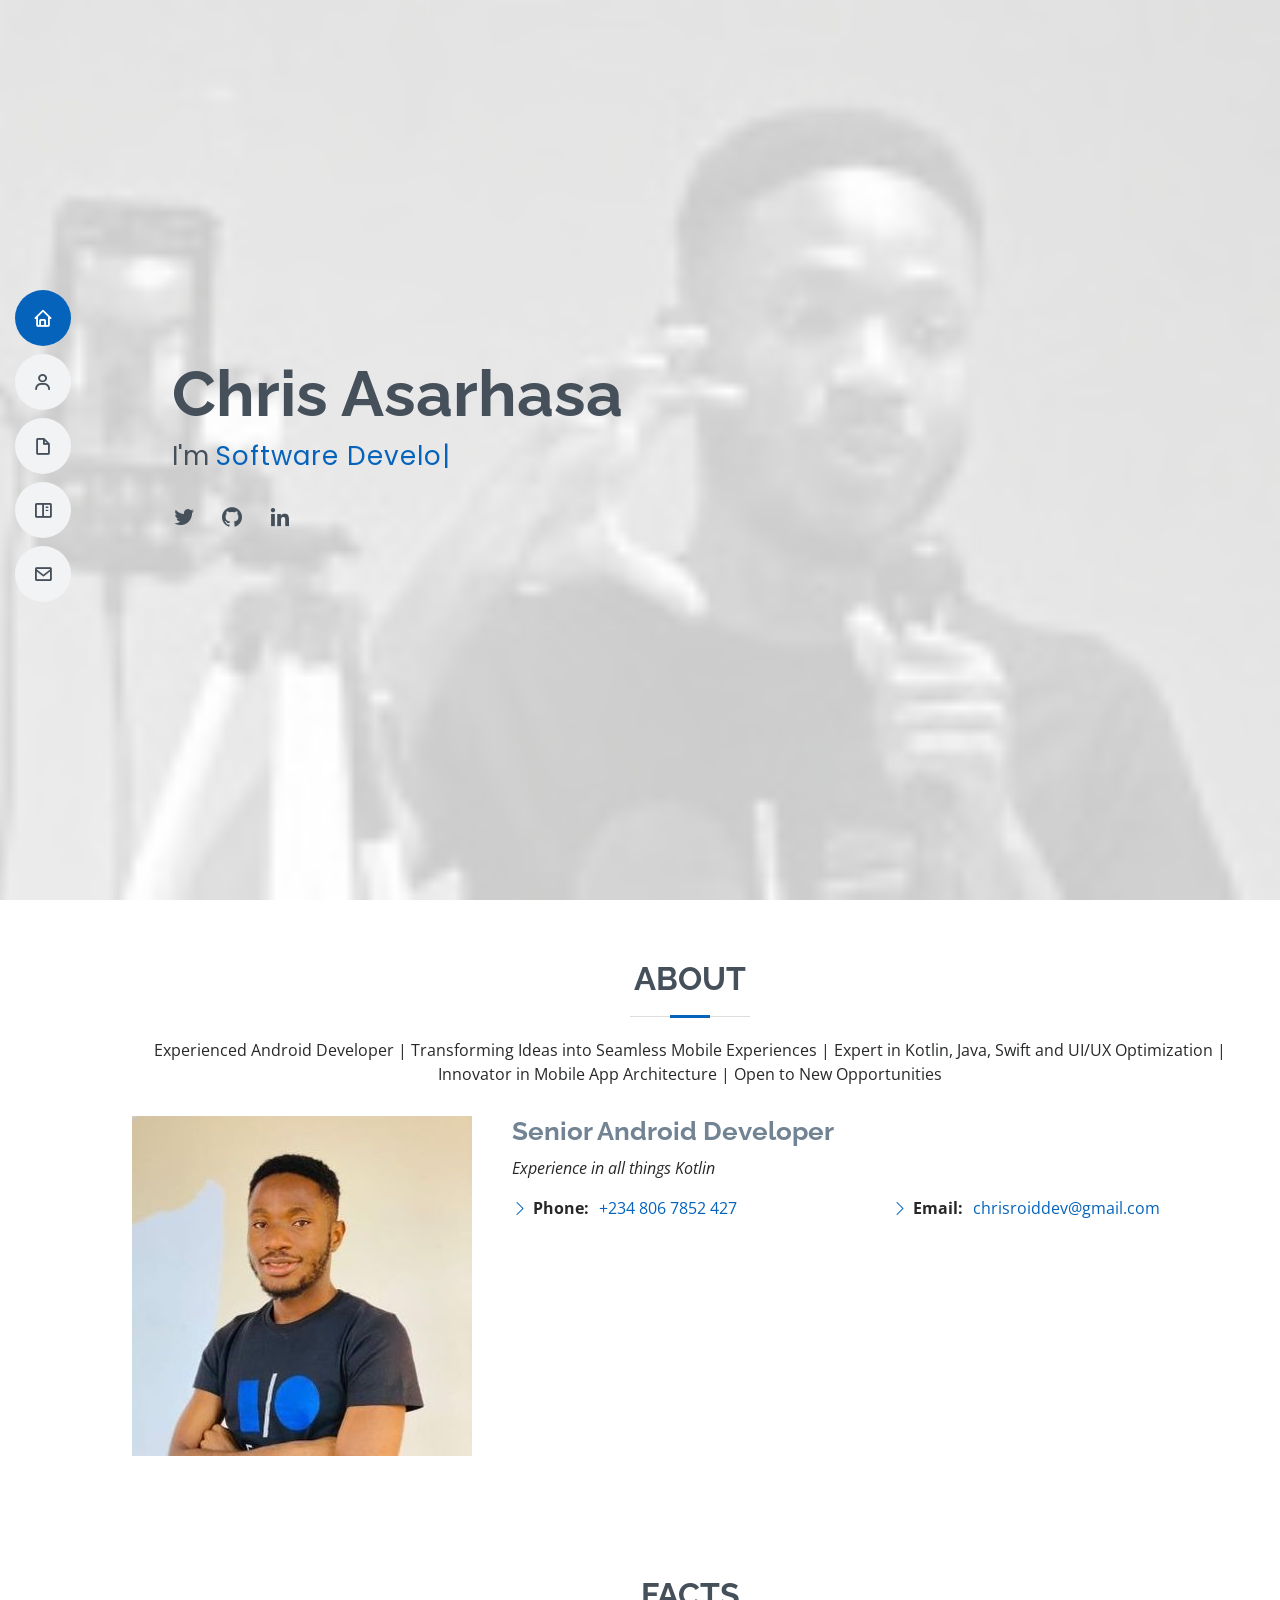
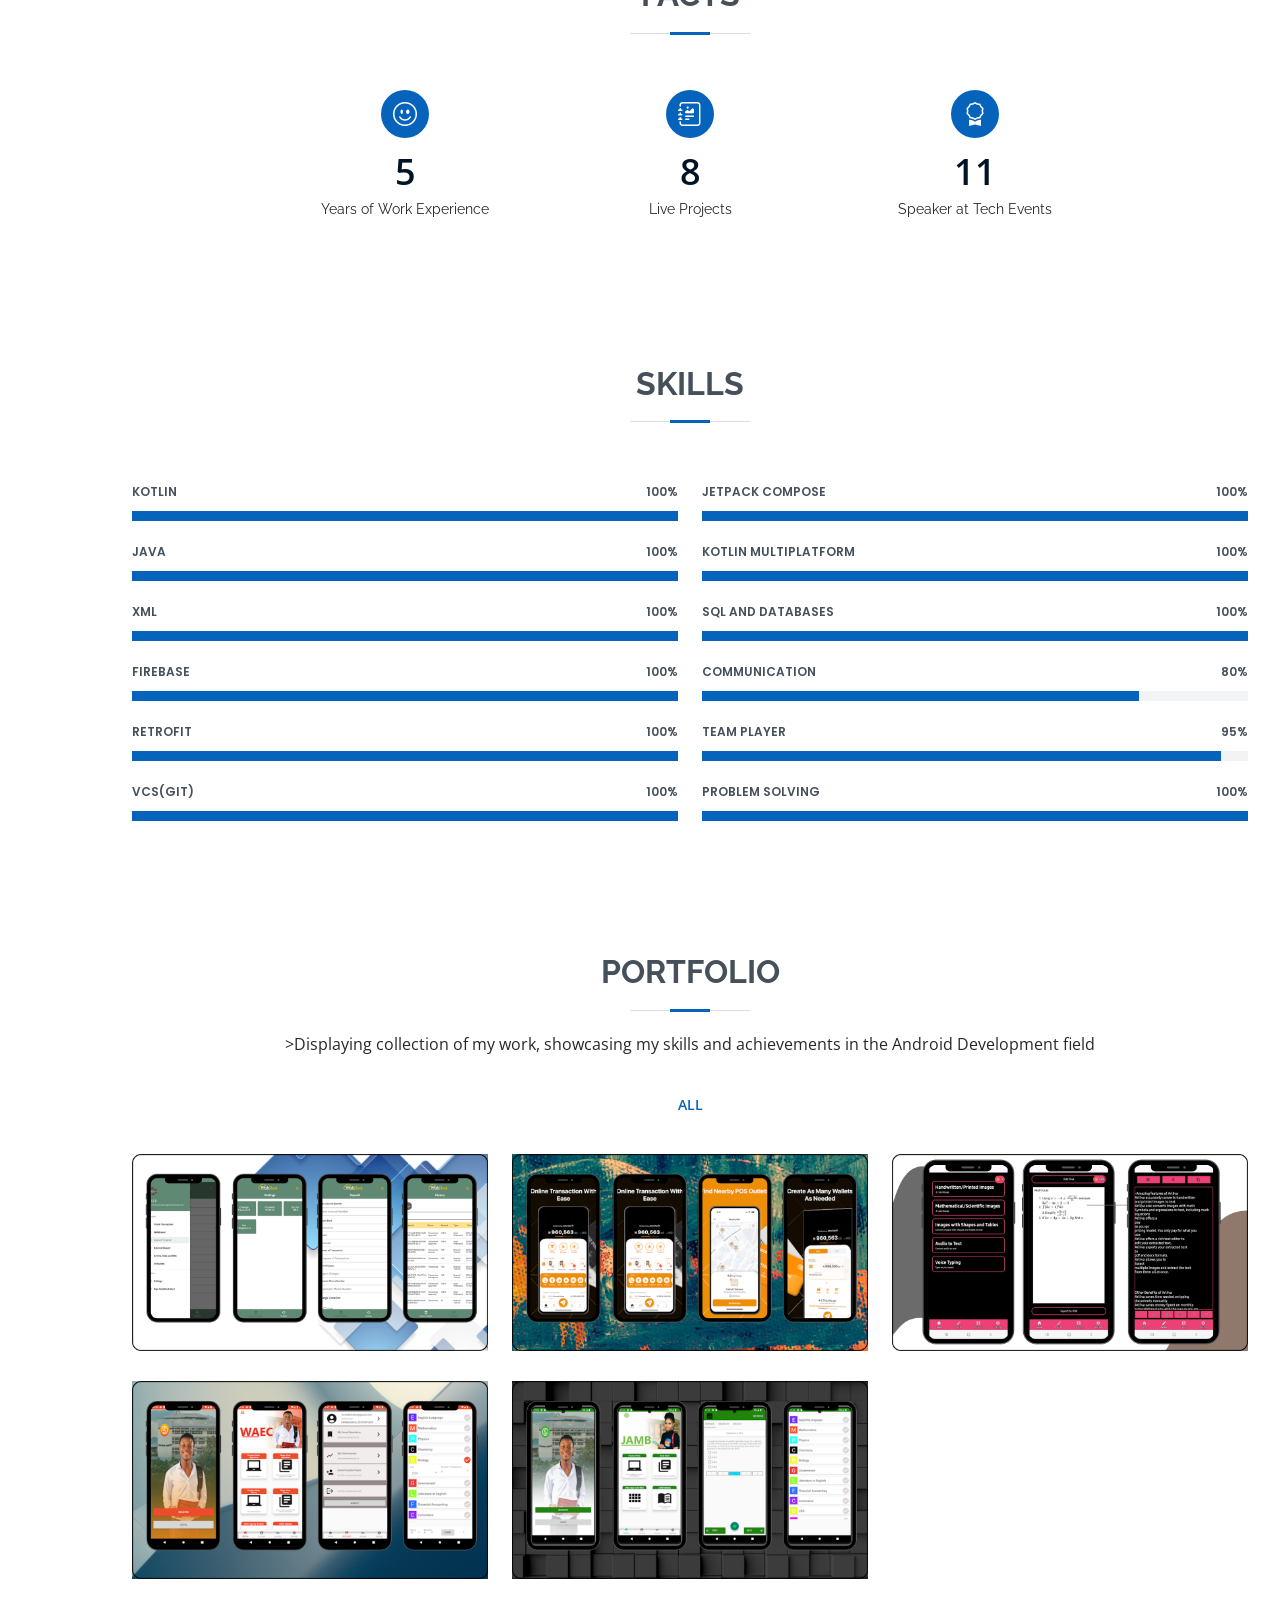
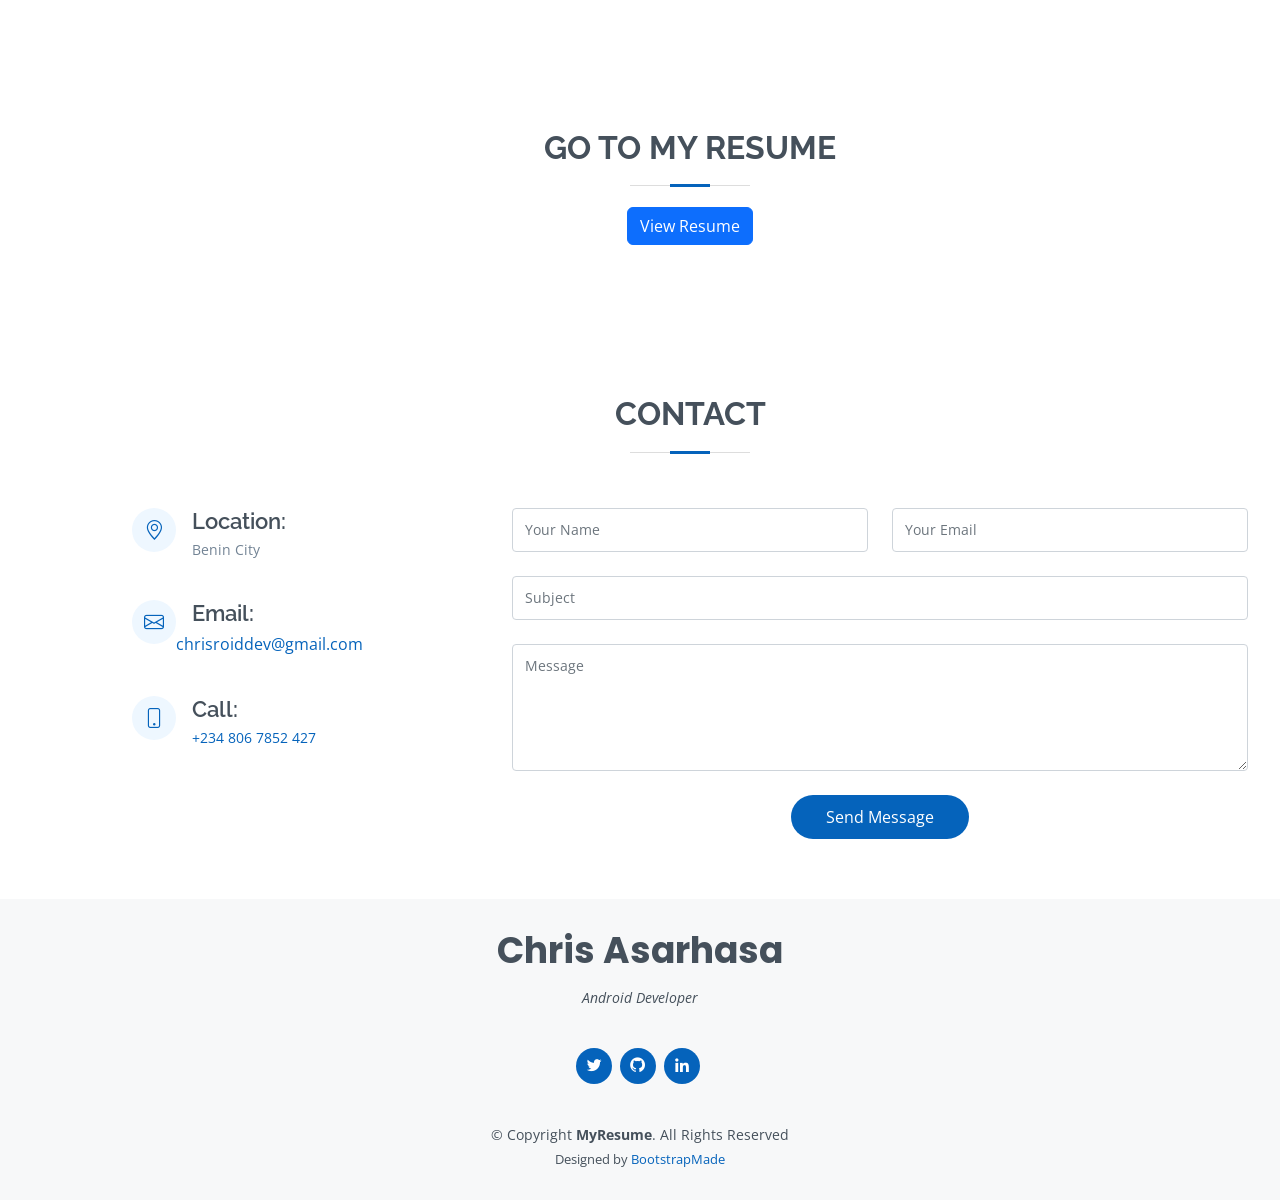
==== index.html @ 40c3d2c3 "more changes" ====
<!DOCTYPE html>
<html lang="en">

<head>
  <meta charset="utf-8">
  <meta content="width=device-width, initial-scale=1.0" name="viewport">

  <title>Chris Asarhasa Portfolio</title>
  <meta content="" name="description">
  <meta content="" name="keywords">

  <!-- Favicons -->
  <link href="assets/img/favicon-32x32.png" rel="icon">
  <link href="assets/img/apple-touch-icon.png" rel="apple-touch-icon">

  <!-- Google Fonts -->
  <link href="https://fonts.googleapis.com/css?family=Open+Sans:300,300i,400,400i,600,600i,700,700i|Raleway:300,300i,400,400i,500,500i,600,600i,700,700i|Poppins:300,300i,400,400i,500,500i,600,600i,700,700i" rel="stylesheet">

  <!-- Vendor CSS Files -->
  <link href="assets/vendor/aos/aos.css" rel="stylesheet">
  <link href="assets/vendor/bootstrap/css/bootstrap.min.css" rel="stylesheet">
  <link href="assets/vendor/bootstrap-icons/bootstrap-icons.css" rel="stylesheet">
  <link href="assets/vendor/boxicons/css/boxicons.min.css" rel="stylesheet">
  <link href="assets/vendor/glightbox/css/glightbox.min.css" rel="stylesheet">
  <link href="assets/vendor/swiper/swiper-bundle.min.css" rel="stylesheet">

  <!-- Template Main CSS File -->
  <link href="assets/css/style.css" rel="stylesheet">

  <!-- =======================================================
  * Template Name: MyResume - v4.10.0
  * Template URL: https://bootstrapmade.com/free-html-bootstrap-template-my-resume/
  * Author: BootstrapMade.com
  * License: https://bootstrapmade.com/license/
  ======================================================== -->
</head>

<body>

  <!-- ======= Mobile nav toggle button ======= -->
  <!-- <button type="button" class="mobile-nav-toggle d-xl-none"><i class="bi bi-list mobile-nav-toggle"></i></button> -->
  <i class="bi bi-list mobile-nav-toggle d-lg-none"></i>
  <!-- ======= Header ======= -->
  <header id="header" class="d-flex flex-column justify-content-center">

    <nav id="navbar" class="navbar nav-menu">
      <ul>
        <li><a href="#hero" class="nav-link scrollto active"><i class="bx bx-home"></i> <span>Home</span></a></li>
        <li><a href="#about" class="nav-link scrollto"><i class="bx bx-user"></i> <span>About</span></a></li>
        <li><a href="#resume" class="nav-link scrollto"><i class="bx bx-file-blank"></i> <span>Resume</span></a></li>
        <li><a href="#portfolio" class="nav-link scrollto"><i class="bx bx-book-content"></i> <span>Portfolio</span></a></li>
        <li><a href="#contact" class="nav-link scrollto"><i class="bx bx-envelope"></i> <span>Contact</span></a></li>
      </ul>
    </nav><!-- .nav-menu -->

  </header><!-- End Header -->

  <!-- ======= Hero Section ======= -->
  <section id="hero" class="d-flex flex-column justify-content-center">
    <div class="container" data-aos="zoom-in" data-aos-delay="100">
      <h1>Chris Asarhasa</h1>
      <p>I'm <span class="typed" data-typed-items="Software Developer, Android Engineer, Android Developer, Software Engineer, Mobile Developer, Mobile Engineer"></span></p>
      <div class="social-links">
        <a href="https://twitter.com/chrisroid" target="_blank" class="twitter"><i class="bx bxl-twitter"></i></a>
        <a href="https://github.com/chrisroid" target="_blank" class="github"><i class="bx bxl-github"></i></a>
        <a href="https://www.linkedin.com/in/christianasarhasa2019" target="_blank" class="linkedin"><i class="bx bxl-linkedin"></i></a>
      </div>
    </div>
  </section><!-- End Hero -->

  <main id="main">

    <!-- ======= About Section ======= -->
    <section id="about" class="about">
      <div class="container" data-aos="fade-up">

        <div class="section-title">
          <h2>About</h2>
          <p>Experienced Android Developer | Transforming Ideas into Seamless Mobile Experiences | Expert in Kotlin, Java, Swift and UI/UX Optimization | Innovator in Mobile App Architecture | Open to New Opportunities</p>
        </div>

        <div class="row">
          <div class="col-lg-4">
            <img src="assets/img/profile-img.jpg" class="img-fluid" alt="">
          </div>
          <div class="col-lg-8 pt-4 pt-lg-0 content">
            <h3>Senior Android Developer</h3>
            <p class="fst-italic">
              Experience in all things Kotlin
            </p>
            <div class="row">
              <div class="col-lg-6">
                <ul>
                  <li><i class="bi bi-chevron-right"></i> <strong>Phone:</strong> <span><a href="tel:+2348067852427">+234 806 7852 427</a></span></li>
                </ul>
              </div>
              <div class="col-lg-6">
                <ul>
                  <li><i class="bi bi-chevron-right"></i> <strong>Email:</strong> <span><a href="mailto:chrisroiddev@gmail.com">chrisroiddev@gmail.com</a></span></li>
                </ul>
              </div>
            </div>
          </div>
        </div>

      </div>
    </section><!-- End About Section -->

    <!-- ======= Facts Section ======= -->
    <section id="facts" class="facts">
      <div class="container" data-aos="fade-up">
        <div class="section-title">
          <h2>Facts</h2>
        </div>
    
        <div class="row justify-content-center">
          <div class="col-lg-3 col-md-6">
            <div class="count-box">
              <i class="bi bi-emoji-smile"></i>
              <span data-purecounter-start="0" data-purecounter-end="5" data-purecounter-duration="1" class="purecounter"></span>
              <p>Years of Work Experience</p>
            </div>
          </div>
    
          <div class="col-lg-3 col-md-6 mt-5 mt-md-0">
            <div class="count-box">
              <i class="bi bi-journal-richtext"></i>
              <span data-purecounter-start="0" data-purecounter-end="9" data-purecounter-duration="1" class="purecounter"></span>
              <p>Live Projects</p>
            </div>
          </div>
    
          <div class="col-lg-3 col-md-6 mt-5 mt-lg-0">
            <div class="count-box">
              <i class="bi bi-award"></i>
              <span data-purecounter-start="0" data-purecounter-end="12" data-purecounter-duration="1" class="purecounter"></span>
              <p>Speaker at Tech Events</p>
            </div>
          </div>
        </div>
      </div>
    </section>
    

    <!-- ======= Skills Section ======= -->
    <section id="skills" class="skills section-bg">
      <div class="container" data-aos="fade-up">

        <div class="section-title">
          <h2>Skills</h2>
        </div>

        <div class="row skills-content">

          <div class="col-lg-6">

            <div class="progress">
              <span class="skill">Kotlin <i class="val">100%</i></span>
              <div class="progress-bar-wrap">
                <div class="progress-bar" role="progressbar" aria-valuenow="100" aria-valuemin="0" aria-valuemax="100"></div>
              </div>
            </div>

            <div class="progress">
              <span class="skill">Java <i class="val">100%</i></span>
              <div class="progress-bar-wrap">
                <div class="progress-bar" role="progressbar" aria-valuenow="100" aria-valuemin="0" aria-valuemax="100"></div>
              </div>
            </div>

            <div class="progress">
              <span class="skill">XML <i class="val">100%</i></span>
              <div class="progress-bar-wrap">
                <div class="progress-bar" role="progressbar" aria-valuenow="100" aria-valuemin="0" aria-valuemax="100"></div>
              </div>
            </div>

          </div>

          <div class="col-lg-6">

            <div class="progress">
              <span class="skill">Jetpack Compose <i class="val">100%</i></span>
              <div class="progress-bar-wrap">
                <div class="progress-bar" role="progressbar" aria-valuenow="100" aria-valuemin="0" aria-valuemax="100"></div>
              </div>
            </div>

            <div class="progress">
              <span class="skill">Kotlin Multiplatform <i class="val">100%</i></span>
              <div class="progress-bar-wrap">
                <div class="progress-bar" role="progressbar" aria-valuenow="100" aria-valuemin="0" aria-valuemax="100"></div>
              </div>
            </div>

            <div class="progress">
              <span class="skill">SQL and Databases <i class="val">100%</i></span>
              <div class="progress-bar-wrap">
                <div class="progress-bar" role="progressbar" aria-valuenow="100" aria-valuemin="0" aria-valuemax="100"></div>
              </div>
            </div>

          </div>

          <div class="col-lg-6">

            <div class="progress">
              <span class="skill">Firebase <i class="val">100%</i></span>
              <div class="progress-bar-wrap">
                <div class="progress-bar" role="progressbar" aria-valuenow="100" aria-valuemin="0" aria-valuemax="100"></div>
              </div>
            </div>

            <div class="progress">
              <span class="skill">Retrofit <i class="val">100%</i></span>
              <div class="progress-bar-wrap">
                <div class="progress-bar" role="progressbar" aria-valuenow="100" aria-valuemin="0" aria-valuemax="100"></div>
              </div>
            </div>

            <div class="progress">
              <span class="skill">VCS(Git)<i class="val">100%</i></span>
              <div class="progress-bar-wrap">
                <div class="progress-bar" role="progressbar" aria-valuenow="100" aria-valuemin="0" aria-valuemax="100"></div>
              </div>
            </div>

          </div>

          <div class="col-lg-6">

            <div class="progress">
              <span class="skill">Communication <i class="val">80%</i></span>
              <div class="progress-bar-wrap">
                <div class="progress-bar" role="progressbar" aria-valuenow="80" aria-valuemin="0" aria-valuemax="100"></div>
              </div>
            </div>

            <div class="progress">
              <span class="skill">Team Player <i class="val">95%</i></span>
              <div class="progress-bar-wrap">
                <div class="progress-bar" role="progressbar" aria-valuenow="95" aria-valuemin="0" aria-valuemax="100"></div>
              </div>
            </div>

            <div class="progress">
              <span class="skill">Problem Solving<i class="val">100%</i></span>
              <div class="progress-bar-wrap">
                <div class="progress-bar" role="progressbar" aria-valuenow="100" aria-valuemin="0" aria-valuemax="100"></div>
              </div>
            </div>

          </div>

        </div>

      </div>
    </section><!-- End Skills Section -->

    <!-- ======= Portfolio Section ======= -->
    <section id="portfolio" class="portfolio section-bg">
      <div class="container" data-aos="fade-up">

        <div class="section-title">
          <h2>Portfolio</h2>
          <p>>Displaying collection of my work, showcasing my skills and achievements in the Android Development field</p>
        </div>

        <div class="row">
          <div class="col-lg-12 d-flex justify-content-center" data-aos="fade-up" data-aos-delay="100">
            <ul id="portfolio-flters">
              <li data-filter="*" class="filter-active">All</li>
          </div>
        </div>

        <div class="row portfolio-container" data-aos="fade-up" data-aos-delay="200">

          <div class="col-lg-4 col-md-6 portfolio-item filter-app">
            <div class="portfolio-wrap">
              <img src="assets/img/portfolio/niishpay.png" class="img-fluid" alt="">
              <div class="portfolio-info">
                <a href="niish-pay.html" class="portfolio-details-lightbox" data-glightbox="type: external" title="Portfolio Details">
                <h4>Niish Pay</h4>
                <div class="portfolio-links">
                  <i class="bx bx-link"></i>
                </div>
              </a>
              </div>
            </div>
          </div>
          
          <div class="col-lg-4 col-md-6 portfolio-item filter-app">
            <div class="portfolio-wrap">
              <img src="assets/img/portfolio/ascompay.png" class="img-fluid" alt="">
              <div class="portfolio-info">
                <h4>Ascom Pay</h4>
                <div class="portfolio-links">
                  <a href="ascom-pay.html" class="portfolio-details-lightbox" data-glightbox="type: external" title="Recipe Diary Details"><i class="bx bx-link"></i></a>
                </div>
              </div>
            </div>
          </div>

          <div class="col-lg-4 col-md-6 portfolio-item filter-app">
            <div class="portfolio-wrap">
              <img src="assets/img/portfolio/arliiva.png" class="img-fluid" alt="">
              <div class="portfolio-info">
                <h4>Arliiva</h4>
                <div class="portfolio-links">
                  <a href="arliiva.html" class="portfolio-details-lightbox" data-glightbox="type: external" title="Arliiva - Image to Text"><i class="bx bx-link"></i></a>
                </div>
              </div>
            </div>
          </div>

          <div class="col-lg-4 col-md-6 portfolio-item filter-app">
            <div class="portfolio-wrap">
              <img src="assets/img/portfolio/waec.png" class="img-fluid" alt="">
              <div class="portfolio-info">
                <h4>Waec Past Questions App</h4>
                <div class="portfolio-links">
                  <a href="waec.html" class="portfolio-details-lightbox" data-glightbox="type: external" title="Music Player Details"><i class="bx bx-link"></i></a>
                </div>
              </div>
            </div>
          </div>

          <div class="col-lg-4 col-md-6 portfolio-item filter-app">
            <div class="portfolio-wrap">
              <img src="assets/img/portfolio/jamb.png" class="img-fluid" alt="">
              <div class="portfolio-info">
                <h4>Jamb Past Questions App</h4>
                <div class="portfolio-links">
                  <a href="jamb.html" class="portfolio-details-lightbox" data-glightbox="type: external" title="Music Player Details"><i class="bx bx-link"></i></a>
                </div>
              </div>
            </div>
          </div>

        </div>

      </div>
    </section><!-- End Portfolio Section -->

        <!-- ======= Resume Section ======= -->
    <section id="resume" class="resume">
      <div class="container" data-aos="fade-up">

        <div class="section-title">
          <h2>GO To My Resume</h2>
          <a href="https://docs.google.com/document/d/1fJHStqVphMJLh0NL9ZAJEpFYcxeUUPPk/edit?usp=sharing&ouid=105181272458191234917&rtpof=true&sd=true" class="btn btn-primary" target="_blank">View Resume</a>
        </div>

      </div>
    </section><!-- End Resume Section -->



    <!-- ======= Contact Section ======= -->
    <section id="contact" class="contact">
      <div class="container" data-aos="fade-up">

        <div class="section-title">
          <h2>Contact</h2>
        </div>

        <div class="row mt-1">

          <div class="col-lg-4">
            <div class="info">
              <div class="address">
                <i class="bi bi-geo-alt"></i>
                <h4>Location:</h4>
                <p>Benin City</p>
              </div>

              <div class="email">
                <i class="bi bi-envelope"></i>
                <h4>Email:</h4>
                <a href="mailto:chrisroiddev@gmail.com">chrisroiddev@gmail.com</a>
              </div>

              <div class="phone">
                <i class="bi bi-phone"></i>
                <h4>Call:</h4>
                <p><a href="tel:+2348067852427">+234 806 7852 427</a></p>
              </div>

            </div>

          </div>

          <div class="col-lg-8 mt-5 mt-lg-0">

            <form action="forms/contact.php" method="post" role="form" class="php-email-form">
              <div class="row">
                <div class="col-md-6 form-group">
                  <input type="text" name="name" class="form-control" id="name" placeholder="Your Name" required>
                </div>
                <div class="col-md-6 form-group mt-3 mt-md-0">
                  <input type="email" class="form-control" name="email" id="email" placeholder="Your Email" required>
                </div>
              </div>
              <div class="form-group mt-3">
                <input type="text" class="form-control" name="subject" id="subject" placeholder="Subject" required>
              </div>
              <div class="form-group mt-3">
                <textarea class="form-control" name="message" rows="5" placeholder="Message" required></textarea>
              </div>
              <div class="my-3">
                <div class="loading">Loading</div>
                <div class="error-message"></div>
                <div class="sent-message">Your message has been sent. Thank you!</div>
              </div>
              <div class="text-center"><button type="submit">Send Message</button></div>
            </form>

          </div>

        </div>

      </div>
    </section><!-- End Contact Section -->

  </main><!-- End #main -->

  <!-- ======= Footer ======= -->
  <footer id="footer">
    <div class="container">
      <h3>Chris Asarhasa</h3>
      <p>Android Developer</p>
      <div class="social-links">
        <a href="https://twitter.com/chrisroid" target="_blank" class="twitter"><i class="bx bxl-twitter"></i></a>
        <a href="https://github.com/chrisroid" target="_blank" class="github"><i class="bx bxl-github"></i></a>
        <a href="https://www.linkedin.com/in/christianasarhasa2019" target="_blank" class="linkedin"><i class="bx bxl-linkedin"></i></a>
      </div>
      <div class="copyright">
        &copy; Copyright <strong><span>MyResume</span></strong>. All Rights Reserved
      </div>
      <div class="credits">
        <!-- All the links in the footer should remain intact. -->
        <!-- You can delete the links only if you purchased the pro version. -->
        <!-- Licensing information: [license-url] -->
        <!-- Purchase the pro version with working PHP/AJAX contact form: https://bootstrapmade.com/free-html-bootstrap-template-my-resume/ -->
        Designed by <a href="https://bootstrapmade.com/">BootstrapMade</a>
      </div>
    </div>
  </footer><!-- End Footer -->

  <div id="preloader"></div>
  <a href="#" class="back-to-top d-flex align-items-center justify-content-center"><i class="bi bi-arrow-up-short"></i></a>

  <!-- Vendor JS Files -->
  <script src="assets/vendor/purecounter/purecounter_vanilla.js"></script>
  <script src="assets/vendor/aos/aos.js"></script>
  <script src="assets/vendor/bootstrap/js/bootstrap.bundle.min.js"></script>
  <script src="assets/vendor/glightbox/js/glightbox.min.js"></script>
  <script src="assets/vendor/isotope-layout/isotope.pkgd.min.js"></script>
  <script src="assets/vendor/swiper/swiper-bundle.min.js"></script>
  <script src="assets/vendor/typed.js/typed.min.js"></script>
  <script src="assets/vendor/waypoints/noframework.waypoints.js"></script>
  <script src="assets/vendor/php-email-form/validate.js"></script>

  <!-- Template Main JS File -->
  <script src="assets/js/main.js"></script>

</body>

</html>
---- assets/css/style.css ----
/**
* Template Name: MyResume - v4.10.0
* Template URL: https://bootstrapmade.com/free-html-bootstrap-template-my-resume/
* Author: BootstrapMade.com
* License: https://bootstrapmade.com/license/
*/

/*--------------------------------------------------------------
# General
--------------------------------------------------------------*/
body {
  font-family: "Open Sans", sans-serif;
  color: #272829;
}

a {
  color: #0563bb;
  text-decoration: none;
}

a:hover {
  color: #067ded;
  text-decoration: none;
}

h1,
h2,
h3,
h4,
h5,
h6 {
  font-family: "Raleway", sans-serif;
}

/*--------------------------------------------------------------
# Back to top button
--------------------------------------------------------------*/
.back-to-top {
  position: fixed;
  visibility: hidden;
  opacity: 0;
  right: 15px;
  bottom: 15px;
  z-index: 996;
  background: #0563bb;
  width: 40px;
  height: 40px;
  border-radius: 50px;
  transition: all 0.4s;
}

.back-to-top i {
  font-size: 28px;
  color: #fff;
  line-height: 0;
}

.back-to-top:hover {
  background: #0678e3;
  color: #fff;
}

.back-to-top.active {
  visibility: visible;
  opacity: 1;
}

/*--------------------------------------------------------------
# Preloader
--------------------------------------------------------------*/
#preloader {
  position: fixed;
  top: 0;
  left: 0;
  right: 0;
  bottom: 0;
  z-index: 9999;
  overflow: hidden;
  background: #fff;
}

#preloader:before {
  content: "";
  position: fixed;
  top: calc(50% - 30px);
  left: calc(50% - 30px);
  border: 6px solid #0563bb;
  border-top-color: #fff;
  border-bottom-color: #fff;
  border-radius: 50%;
  width: 60px;
  height: 60px;
  -webkit-animation: animate-preloader 1s linear infinite;
  animation: animate-preloader 1s linear infinite;
}

@-webkit-keyframes animate-preloader {
  0% {
    transform: rotate(0deg);
  }

  100% {
    transform: rotate(360deg);
  }
}

@keyframes animate-preloader {
  0% {
    transform: rotate(0deg);
  }

  100% {
    transform: rotate(360deg);
  }
}

/*--------------------------------------------------------------
# Disable aos animation delay on mobile devices
--------------------------------------------------------------*/
@media screen and (max-width: 768px) {
  [data-aos-delay] {
    transition-delay: 0 !important;
  }
}

/*--------------------------------------------------------------
# Header
--------------------------------------------------------------*/
#header {
  position: fixed;
  top: 0;
  left: 0;
  bottom: 0;
  z-index: 9997;
  transition: all 0.5s;
  padding: 15px;
  overflow-y: auto;
}

@media (max-width: 991px) {
  #header {
    width: 300px;
    background: #fff;
    border-right: 1px solid #e6e9ec;
    left: -300px;
  }
}

@media (min-width: 991px) {
  #main {
    margin-left: 100px;
  }
}

/*--------------------------------------------------------------
# Navigation Menu
--------------------------------------------------------------*/
/**
* Desktop Navigation 
*/
.nav-menu {
  padding: 0;
  display: block;
}

.nav-menu * {
  margin: 0;
  padding: 0;
  list-style: none;
}

.nav-menu>ul>li {
  position: relative;
  white-space: nowrap;
}

.nav-menu a,
.nav-menu a:focus {
  display: flex;
  align-items: center;
  color: #45505b;
  padding: 10px 18px;
  margin-bottom: 8px;
  transition: 0.3s;
  font-size: 15px;
  border-radius: 50px;
  background: #f2f3f5;
  height: 56px;
  width: 100%;
  overflow: hidden;
  transition: 0.3s;
}

.nav-menu a i,
.nav-menu a:focus i {
  font-size: 20px;
}

.nav-menu a span,
.nav-menu a:focus span {
  padding: 0 5px 0 7px;
  color: #45505b;
}

@media (min-width: 992px) {

  .nav-menu a,
  .nav-menu a:focus {
    width: 56px;
  }

  .nav-menu a span,
  .nav-menu a:focus span {
    display: none;
    color: #fff;
  }
}

.nav-menu a:hover,
.nav-menu .active,
.nav-menu .active:focus,
.nav-menu li:hover>a {
  color: #fff;
  background: #0563bb;
}

.nav-menu a:hover span,
.nav-menu .active span,
.nav-menu .active:focus span,
.nav-menu li:hover>a span {
  color: #fff;
}

.nav-menu a:hover,
.nav-menu li:hover>a {
  width: 100%;
  color: #fff;
}

.nav-menu a:hover span,
.nav-menu li:hover>a span {
  display: block;
}

/**
* Mobile Navigation 
*/
.mobile-nav-toggle {
  position: fixed;
  right: 10px;
  top: 10px;
  z-index: 9998;
  border: 0;
  background: none;
  font-size: 28px;
  transition: all 0.4s;
  outline: none !important;
  line-height: 0;
  cursor: pointer;
  border-radius: 50px;
  padding: 5px;
}

.mobile-nav-toggle i {
  color: #45505b;
}

.mobile-nav-active {
  overflow: hidden;
}

.mobile-nav-active #header {
  left: 0;
}

.mobile-nav-active .mobile-nav-toggle {
  color: #fff;
  background-color: #0563bb;
}

/*--------------------------------------------------------------
# Hero Section
--------------------------------------------------------------*/
#hero {
  width: 100%;
  height: 100vh;
  background: url("../img/hero-bg.jpg") top right no-repeat;
  background-size: cover;
  position: relative;
}

@media (min-width: 992px) {
  #hero {
    padding-left: 160px;
  }
}

#hero:before {
  content: "";
  background: rgba(255, 255, 255, 0.8);
  position: absolute;
  bottom: 0;
  top: 0;
  left: 0;
  right: 0;
}

#hero h1 {
  margin: 0;
  font-size: 64px;
  font-weight: 700;
  line-height: 56px;
  color: #45505b;
}

#hero p {
  color: #45505b;
  margin: 15px 0 0 0;
  font-size: 26px;
  font-family: "Poppins", sans-serif;
}

#hero p span {
  color: #0563bb;
  letter-spacing: 1px;
}

#hero .social-links {
  margin-top: 30px;
}

#hero .social-links a {
  font-size: 24px;
  display: inline-block;
  color: #45505b;
  line-height: 1;
  margin-right: 20px;
  transition: 0.3s;
}

#hero .social-links a:hover {
  color: #0563bb;
}

@media (max-width: 992px) {
  #hero {
    text-align: center;
  }

  #hero h1 {
    font-size: 32px;
    line-height: 36px;
  }

  #hero p {
    margin-top: 10px;
    font-size: 20px;
    line-height: 24px;
  }
}

/*--------------------------------------------------------------
# Sections General
--------------------------------------------------------------*/
section {
  padding: 60px 0;
  overflow: hidden;
}

.section-title {
  text-align: center;
  padding-bottom: 30px;
}

.section-title h2 {
  font-size: 32px;
  font-weight: bold;
  text-transform: uppercase;
  margin-bottom: 20px;
  padding-bottom: 20px;
  position: relative;
  color: #45505b;
}

.section-title h2::before {
  content: "";
  position: absolute;
  display: block;
  width: 120px;
  height: 1px;
  background: #ddd;
  bottom: 1px;
  left: calc(50% - 60px);
}

.section-title h2::after {
  content: "";
  position: absolute;
  display: block;
  width: 40px;
  height: 3px;
  background: #0563bb;
  bottom: 0;
  left: calc(50% - 20px);
}

.section-title p {
  margin-bottom: 0;
}

/*--------------------------------------------------------------
# About
--------------------------------------------------------------*/
.about .content h3 {
  font-weight: 700;
  font-size: 26px;
  color: #728394;
}

.about .content ul {
  list-style: none;
  padding: 0;
}

.about .content ul li {
  margin-bottom: 20px;
  display: flex;
  align-items: center;
}

.about .content ul strong {
  margin-right: 10px;
}

.about .content ul i {
  font-size: 16px;
  margin-right: 5px;
  color: #0563bb;
  line-height: 0;
}

.about .content p:last-child {
  margin-bottom: 0;
}

/*--------------------------------------------------------------
# Facts
--------------------------------------------------------------*/
.facts .count-box {
  padding: 30px 30px 25px 30px;
  margin-top: 30px;
  width: 100%;
  position: relative;
  text-align: center;
  background: #fff;
}

.facts .count-box i {
  position: absolute;
  top: -25px;
  left: 50%;
  transform: translateX(-50%);
  font-size: 24px;
  background: #0563bb;
  color: #fff;
  border-radius: 50px;
  display: inline-flex;
  align-items: center;
  justify-content: center;
  width: 48px;
  height: 48px;
}

.facts .count-box span {
  font-size: 36px;
  display: block;
  font-weight: 600;
  color: #011426;
}

.facts .count-box p {
  padding: 0;
  margin: 0;
  font-family: "Raleway", sans-serif;
  font-size: 14px;
}

/*--------------------------------------------------------------
# Akills
--------------------------------------------------------------*/
.skills .progress {
  height: 60px;
  display: block;
  background: none;
  border-radius: 0;
}

.skills .progress .skill {
  padding: 10px 0;
  margin: 0;
  text-transform: uppercase;
  display: block;
  font-weight: 600;
  font-family: "Poppins", sans-serif;
  color: #45505b;
}

.skills .progress .skill .val {
  float: right;
  font-style: normal;
}

.skills .progress-bar-wrap {
  background: #f2f3f5;
}

.skills .progress-bar {
  width: 1px;
  height: 10px;
  transition: 0.9s;
  background-color: #0563bb;
}

/*--------------------------------------------------------------
# Resume
--------------------------------------------------------------*/
.resume .resume-title {
  font-size: 26px;
  font-weight: 700;
  margin-top: 20px;
  margin-bottom: 20px;
  color: #45505b;
}

.resume .resume-item {
  padding: 0 0 20px 20px;
  margin-top: -2px;
  border-left: 2px solid #0563bb;
  position: relative;
}

.resume .resume-item h4 {
  line-height: 18px;
  font-size: 18px;
  font-weight: 600;
  text-transform: uppercase;
  font-family: "Poppins", sans-serif;
  color: #0563bb;
  margin-bottom: 10px;
}

.resume .resume-item h5 {
  font-size: 16px;
  background: #f7f8f9;
  padding: 5px 15px;
  display: inline-block;
  font-weight: 600;
  margin-bottom: 10px;
}

.resume .resume-item ul {
  padding-left: 20px;
}

.resume .resume-item ul li {
  padding-bottom: 10px;
}

.resume .resume-item:last-child {
  padding-bottom: 0;
}

.resume .resume-item::before {
  content: "";
  position: absolute;
  width: 16px;
  height: 16px;
  border-radius: 50px;
  left: -9px;
  top: 0;
  background: #fff;
  border: 2px solid #0563bb;
}

/*--------------------------------------------------------------
# Portfolio
--------------------------------------------------------------*/
.portfolio .portfolio-item {
  margin-bottom: 30px;
}

.portfolio #portfolio-flters {
  padding: 0;
  margin: 0 auto 25px auto;
  list-style: none;
  text-align: center;
  background: #fff;
  border-radius: 50px;
  padding: 2px 15px;
}

.portfolio #portfolio-flters li {
  cursor: pointer;
  display: inline-block;
  padding: 10px 15px;
  font-size: 14px;
  font-weight: 600;
  line-height: 1;
  text-transform: uppercase;
  color: #272829;
  margin-bottom: 5px;
  transition: all 0.3s ease-in-out;
}

.portfolio #portfolio-flters li:hover,
.portfolio #portfolio-flters li.filter-active {
  color: #0563bb;
}

.portfolio #portfolio-flters li:last-child {
  margin-right: 0;
}

.portfolio .portfolio-wrap {
  transition: 0.3s;
  position: relative;
  overflow: hidden;
  z-index: 1;
  background: rgba(69, 80, 91, 0.8);
}

.portfolio .portfolio-wrap::before {
  content: "";
  background: rgba(255, 255, 255, 0.7);
  position: absolute;
  left: 30px;
  right: 30px;
  top: 30px;
  bottom: 30px;
  transition: all ease-in-out 0.3s;
  z-index: 2;
  opacity: 0;
}

.portfolio .portfolio-wrap .portfolio-info {
  opacity: 0;
  position: absolute;
  top: 0;
  left: 0;
  right: 0;
  bottom: 0;
  text-align: center;
  z-index: 3;
  transition: all ease-in-out 0.3s;
  display: flex;
  flex-direction: column;
  justify-content: center;
  align-items: center;
}

.portfolio .portfolio-wrap .portfolio-info::before {
  display: block;
  content: "";
  width: 48px;
  height: 48px;
  position: absolute;
  top: 35px;
  left: 35px;
  border-top: 3px solid #d7dce1;
  border-left: 3px solid #d7dce1;
  transition: all 0.5s ease 0s;
  z-index: 9994;
}

.portfolio .portfolio-wrap .portfolio-info::after {
  display: block;
  content: "";
  width: 48px;
  height: 48px;
  position: absolute;
  bottom: 35px;
  right: 35px;
  border-bottom: 3px solid #d7dce1;
  border-right: 3px solid #d7dce1;
  transition: all 0.5s ease 0s;
  z-index: 9994;
}

.portfolio .portfolio-wrap .portfolio-info h4 {
  font-size: 20px;
  color: #45505b;
  font-weight: 600;
}

.portfolio .portfolio-wrap .portfolio-info p {
  color: #45505b;
  font-size: 14px;
  text-transform: uppercase;
  padding: 0;
  margin: 0;
}

.portfolio .portfolio-wrap .portfolio-links {
  text-align: center;
  z-index: 4;
}

.portfolio .portfolio-wrap .portfolio-links a {
  color: #45505b;
  margin: 0 2px;
  font-size: 28px;
  display: inline-block;
  transition: 0.3s;
}

.portfolio .portfolio-wrap .portfolio-links a:hover {
  color: #148af9;
}

.portfolio .portfolio-wrap:hover::before {
  top: 0;
  left: 0;
  right: 0;
  bottom: 0;
  opacity: 1;
}

.portfolio .portfolio-wrap:hover .portfolio-info {
  opacity: 1;
}

.portfolio .portfolio-wrap:hover .portfolio-info::before {
  top: 15px;
  left: 15px;
}

.portfolio .portfolio-wrap:hover .portfolio-info::after {
  bottom: 15px;
  right: 15px;
}

/*--------------------------------------------------------------
# Portfolio Details
--------------------------------------------------------------*/
.portfolio-details {
  padding-top: 40px;
}

.portfolio-details .portfolio-details-slider img {
  width: 100%;
}

.portfolio-details .portfolio-details-slider .swiper-pagination {
  margin-top: 20px;
  position: relative;
}

.portfolio-details .portfolio-details-slider .swiper-pagination .swiper-pagination-bullet {
  width: 12px;
  height: 12px;
  background-color: #fff;
  opacity: 1;
  border: 1px solid #0563bb;
}

.portfolio-details .portfolio-details-slider .swiper-pagination .swiper-pagination-bullet-active {
  background-color: #0563bb;
}

.portfolio-details .portfolio-info {
  padding: 30px;
  box-shadow: 0px 0 30px rgba(69, 80, 91, 0.08);
}

.portfolio-details .portfolio-info h3 {
  font-size: 22px;
  font-weight: 700;
  margin-bottom: 20px;
  padding-bottom: 20px;
  border-bottom: 1px solid #eee;
}

.portfolio-details .portfolio-info ul {
  list-style: none;
  padding: 0;
  font-size: 15px;
}

.portfolio-details .portfolio-info ul li+li {
  margin-top: 10px;
}

.portfolio-details .portfolio-description {
  padding-top: 30px;
}

.portfolio-details .portfolio-description h2 {
  font-size: 26px;
  font-weight: 700;
  margin-bottom: 20px;
}

.portfolio-details .portfolio-description p {
  padding: 0;
}

/*--------------------------------------------------------------
# Services
--------------------------------------------------------------*/
.services .icon-box {
  text-align: center;
  padding: 70px 20px 80px 20px;
  transition: all ease-in-out 0.3s;
  background: #fff;
  box-shadow: 0px 5px 90px 0px rgba(110, 123, 131, 0.05);
}

.services .icon-box .icon {
  margin: 0 auto;
  width: 100px;
  height: 100px;
  display: flex;
  align-items: center;
  justify-content: center;
  transition: ease-in-out 0.3s;
  position: relative;
}

.services .icon-box .icon i {
  font-size: 36px;
  transition: 0.5s;
  position: relative;
}

.services .icon-box .icon svg {
  position: absolute;
  top: 0;
  left: 0;
}

.services .icon-box .icon svg path {
  transition: 0.5s;
  fill: #f5f5f5;
}

.services .icon-box h4 {
  font-weight: 600;
  margin: 10px 0 15px 0;
  font-size: 22px;
}

.services .icon-box h4 a {
  color: #45505b;
  transition: ease-in-out 0.3s;
}

.services .icon-box p {
  line-height: 24px;
  font-size: 14px;
  margin-bottom: 0;
}

.services .icon-box:hover {
  border-color: #fff;
  box-shadow: 0px 0 35px 0 rgba(0, 0, 0, 0.08);
}

.services .iconbox-blue i {
  color: #47aeff;
}

.services .iconbox-blue:hover .icon i {
  color: #fff;
}

.services .iconbox-blue:hover .icon path {
  fill: #47aeff;
}

.services .iconbox-orange i {
  color: #ffa76e;
}

.services .iconbox-orange:hover .icon i {
  color: #fff;
}

.services .iconbox-orange:hover .icon path {
  fill: #ffa76e;
}

.services .iconbox-pink i {
  color: #e80368;
}

.services .iconbox-pink:hover .icon i {
  color: #fff;
}

.services .iconbox-pink:hover .icon path {
  fill: #e80368;
}

.services .iconbox-yellow i {
  color: #ffbb2c;
}

.services .iconbox-yellow:hover .icon i {
  color: #fff;
}

.services .iconbox-yellow:hover .icon path {
  fill: #ffbb2c;
}

.services .iconbox-red i {
  color: #ff5828;
}

.services .iconbox-red:hover .icon i {
  color: #fff;
}

.services .iconbox-red:hover .icon path {
  fill: #ff5828;
}

.services .iconbox-teal i {
  color: #11dbcf;
}

.services .iconbox-teal:hover .icon i {
  color: #fff;
}

.services .iconbox-teal:hover .icon path {
  fill: #11dbcf;
}

/*--------------------------------------------------------------
# Testimonials
--------------------------------------------------------------*/
.testimonials .section-header {
  margin-bottom: 40px;
}

.testimonials .testimonials-carousel,
.testimonials .testimonials-slider {
  overflow: hidden;
}

.testimonials .testimonial-item {
  text-align: center;
}

.testimonials .testimonial-item .testimonial-img {
  width: 120px;
  border-radius: 50%;
  border: 4px solid #fff;
  margin: 0 auto;
}

.testimonials .testimonial-item h3 {
  font-size: 20px;
  font-weight: bold;
  margin: 10px 0 5px 0;
  color: #111;
}

.testimonials .testimonial-item h4 {
  font-size: 14px;
  color: #999;
  margin: 0 0 15px 0;
}

.testimonials .testimonial-item .quote-icon-left,
.testimonials .testimonial-item .quote-icon-right {
  color: #90c8fc;
  font-size: 26px;
}

.testimonials .testimonial-item .quote-icon-left {
  display: inline-block;
  left: -5px;
  position: relative;
}

.testimonials .testimonial-item .quote-icon-right {
  display: inline-block;
  right: -5px;
  position: relative;
  top: 10px;
}

.testimonials .testimonial-item p {
  font-style: italic;
  margin: 0 auto 15px auto;
}

.testimonials .swiper-pagination {
  margin-top: 20px;
  position: relative;
}

.testimonials .swiper-pagination .swiper-pagination-bullet {
  width: 12px;
  height: 12px;
  background-color: #fff;
  opacity: 1;
  border: 1px solid #0563bb;
}

.testimonials .swiper-pagination .swiper-pagination-bullet-active {
  background-color: #0563bb;
}

@media (min-width: 992px) {
  .testimonials .testimonial-item p {
    width: 80%;
  }
}

/*--------------------------------------------------------------
# Contact
--------------------------------------------------------------*/
.contact .info {
  width: 100%;
  background: #fff;
}

.contact .info i {
  font-size: 20px;
  color: #0563bb;
  float: left;
  width: 44px;
  height: 44px;
  background: #eef7ff;
  display: flex;
  justify-content: center;
  align-items: center;
  border-radius: 50px;
  transition: all 0.3s ease-in-out;
}

.contact .info h4 {
  padding: 0 0 0 60px;
  font-size: 22px;
  font-weight: 600;
  margin-bottom: 5px;
  color: #45505b;
}

.contact .info p {
  padding: 0 0 0 60px;
  margin-bottom: 0;
  font-size: 14px;
  color: #728394;
}

.contact .info .email,
.contact .info .phone {
  margin-top: 40px;
}

.contact .info .email:hover i,
.contact .info .address:hover i,
.contact .info .phone:hover i {
  background: #0563bb;
  color: #fff;
}

.contact .php-email-form {
  width: 100%;
  background: #fff;
}

.contact .php-email-form .form-group {
  padding-bottom: 8px;
}

.contact .php-email-form .error-message {
  display: none;
  color: #fff;
  background: #ed3c0d;
  text-align: left;
  padding: 15px;
  font-weight: 600;
}

.contact .php-email-form .error-message br+br {
  margin-top: 25px;
}

.contact .php-email-form .sent-message {
  display: none;
  color: #fff;
  background: #18d26e;
  text-align: center;
  padding: 15px;
  font-weight: 600;
}

.contact .php-email-form .loading {
  display: none;
  background: #fff;
  text-align: center;
  padding: 15px;
}

.contact .php-email-form .loading:before {
  content: "";
  display: inline-block;
  border-radius: 50%;
  width: 24px;
  height: 24px;
  margin: 0 10px -6px 0;
  border: 3px solid #18d26e;
  border-top-color: #eee;
  -webkit-animation: animate-loading 1s linear infinite;
  animation: animate-loading 1s linear infinite;
}

.contact .php-email-form input,
.contact .php-email-form textarea {
  border-radius: 4px;
  box-shadow: none;
  font-size: 14px;
}

.contact .php-email-form input {
  height: 44px;
}

.contact .php-email-form textarea {
  padding: 10px 12px;
}

.contact .php-email-form button[type=submit] {
  background: #0563bb;
  border: 0;
  padding: 10px 35px;
  color: #fff;
  transition: 0.4s;
  border-radius: 50px;
}

.contact .php-email-form button[type=submit]:hover {
  background: #0678e3;
}

@-webkit-keyframes animate-loading {
  0% {
    transform: rotate(0deg);
  }

  100% {
    transform: rotate(360deg);
  }
}

@keyframes animate-loading {
  0% {
    transform: rotate(0deg);
  }

  100% {
    transform: rotate(360deg);
  }
}

/*--------------------------------------------------------------
# Footer
--------------------------------------------------------------*/
#footer {
  background: #f7f8f9;
  color: #45505b;
  font-size: 14px;
  text-align: center;
  padding: 30px 0;
}

#footer h3 {
  font-size: 36px;
  font-weight: 700;
  position: relative;
  font-family: "Poppins", sans-serif;
  padding: 0;
  margin: 0 0 15px 0;
}

#footer p {
  font-size: 15;
  font-style: italic;
  padding: 0;
  margin: 0 0 40px 0;
}

#footer .social-links {
  margin: 0 0 40px 0;
}

#footer .social-links a {
  font-size: 18px;
  display: inline-block;
  background: #0563bb;
  color: #fff;
  line-height: 1;
  padding: 8px 0;
  margin-right: 4px;
  border-radius: 50%;
  text-align: center;
  width: 36px;
  height: 36px;
  transition: 0.3s;
}

#footer .social-links a:hover {
  background: #0678e3;
  color: #fff;
  text-decoration: none;
}

#footer .copyright {
  margin: 0 0 5px 0;
}

#footer .credits {
  font-size: 13px;
}
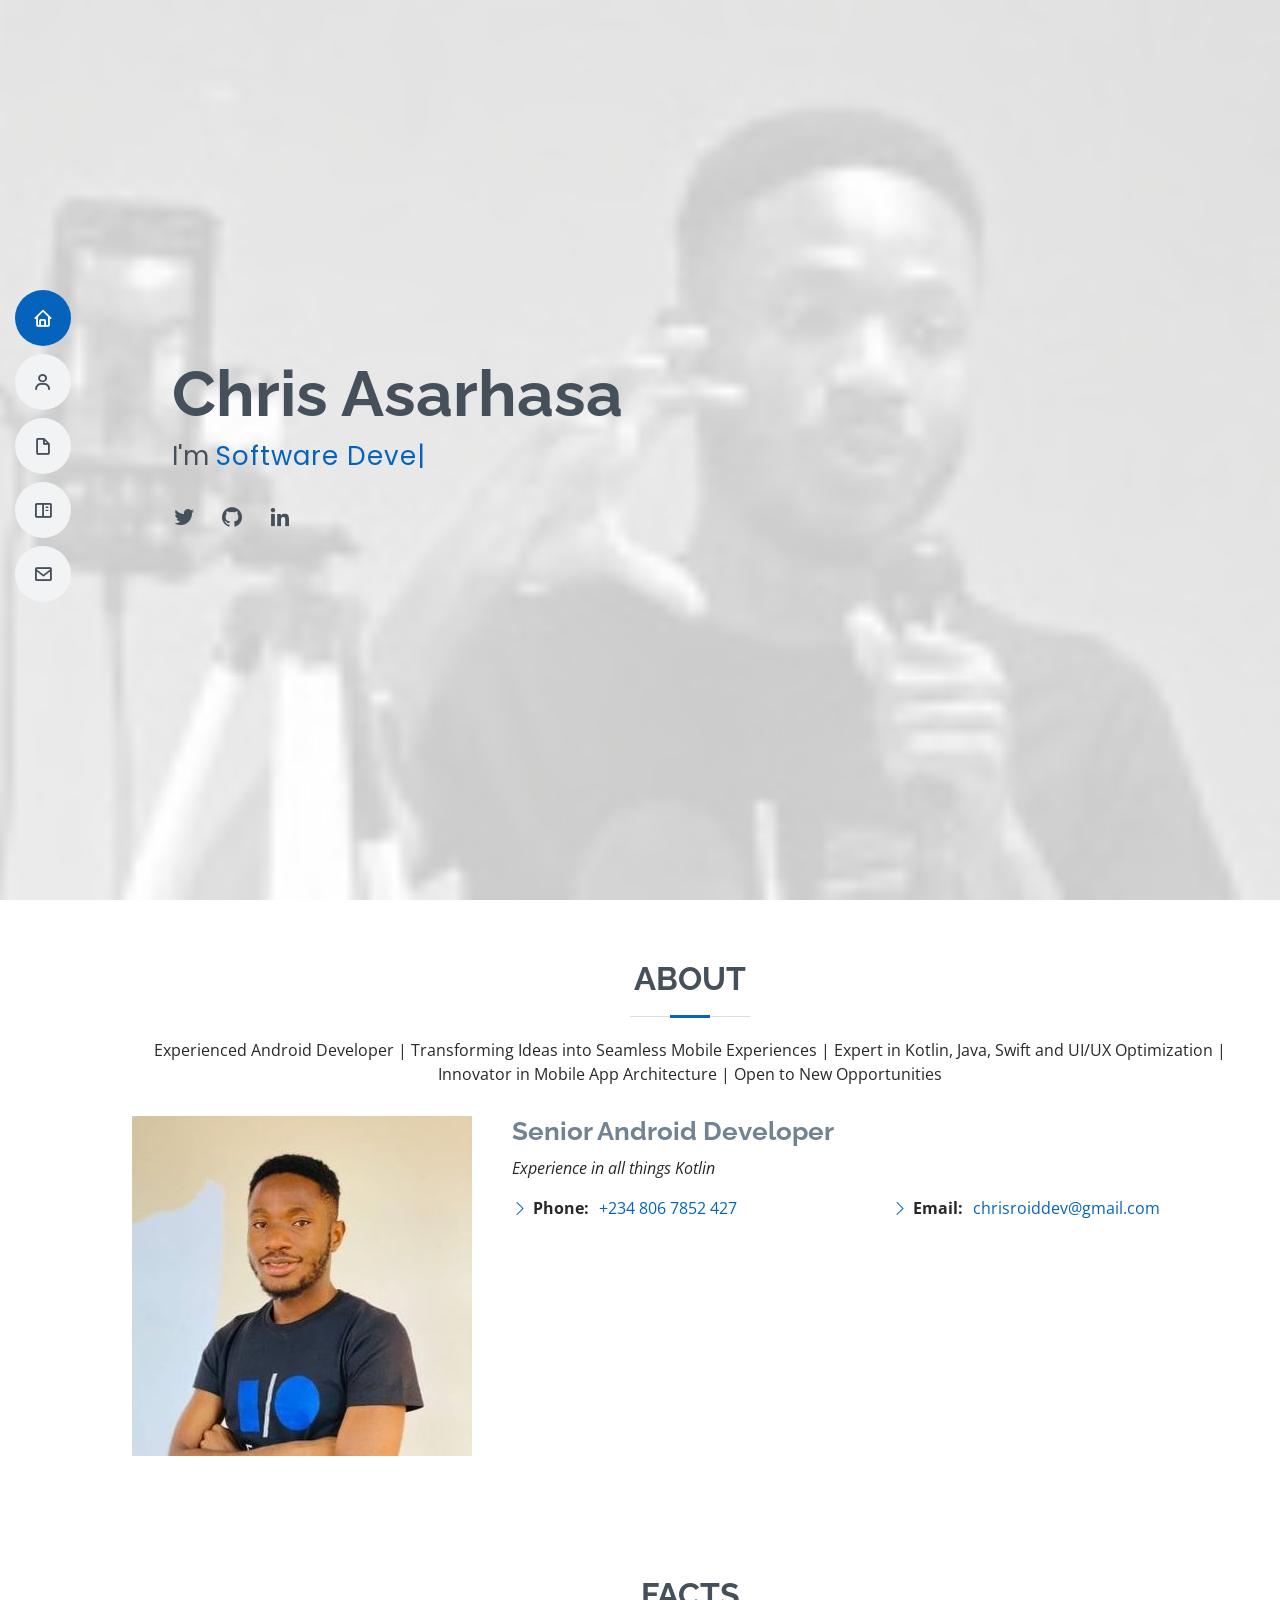
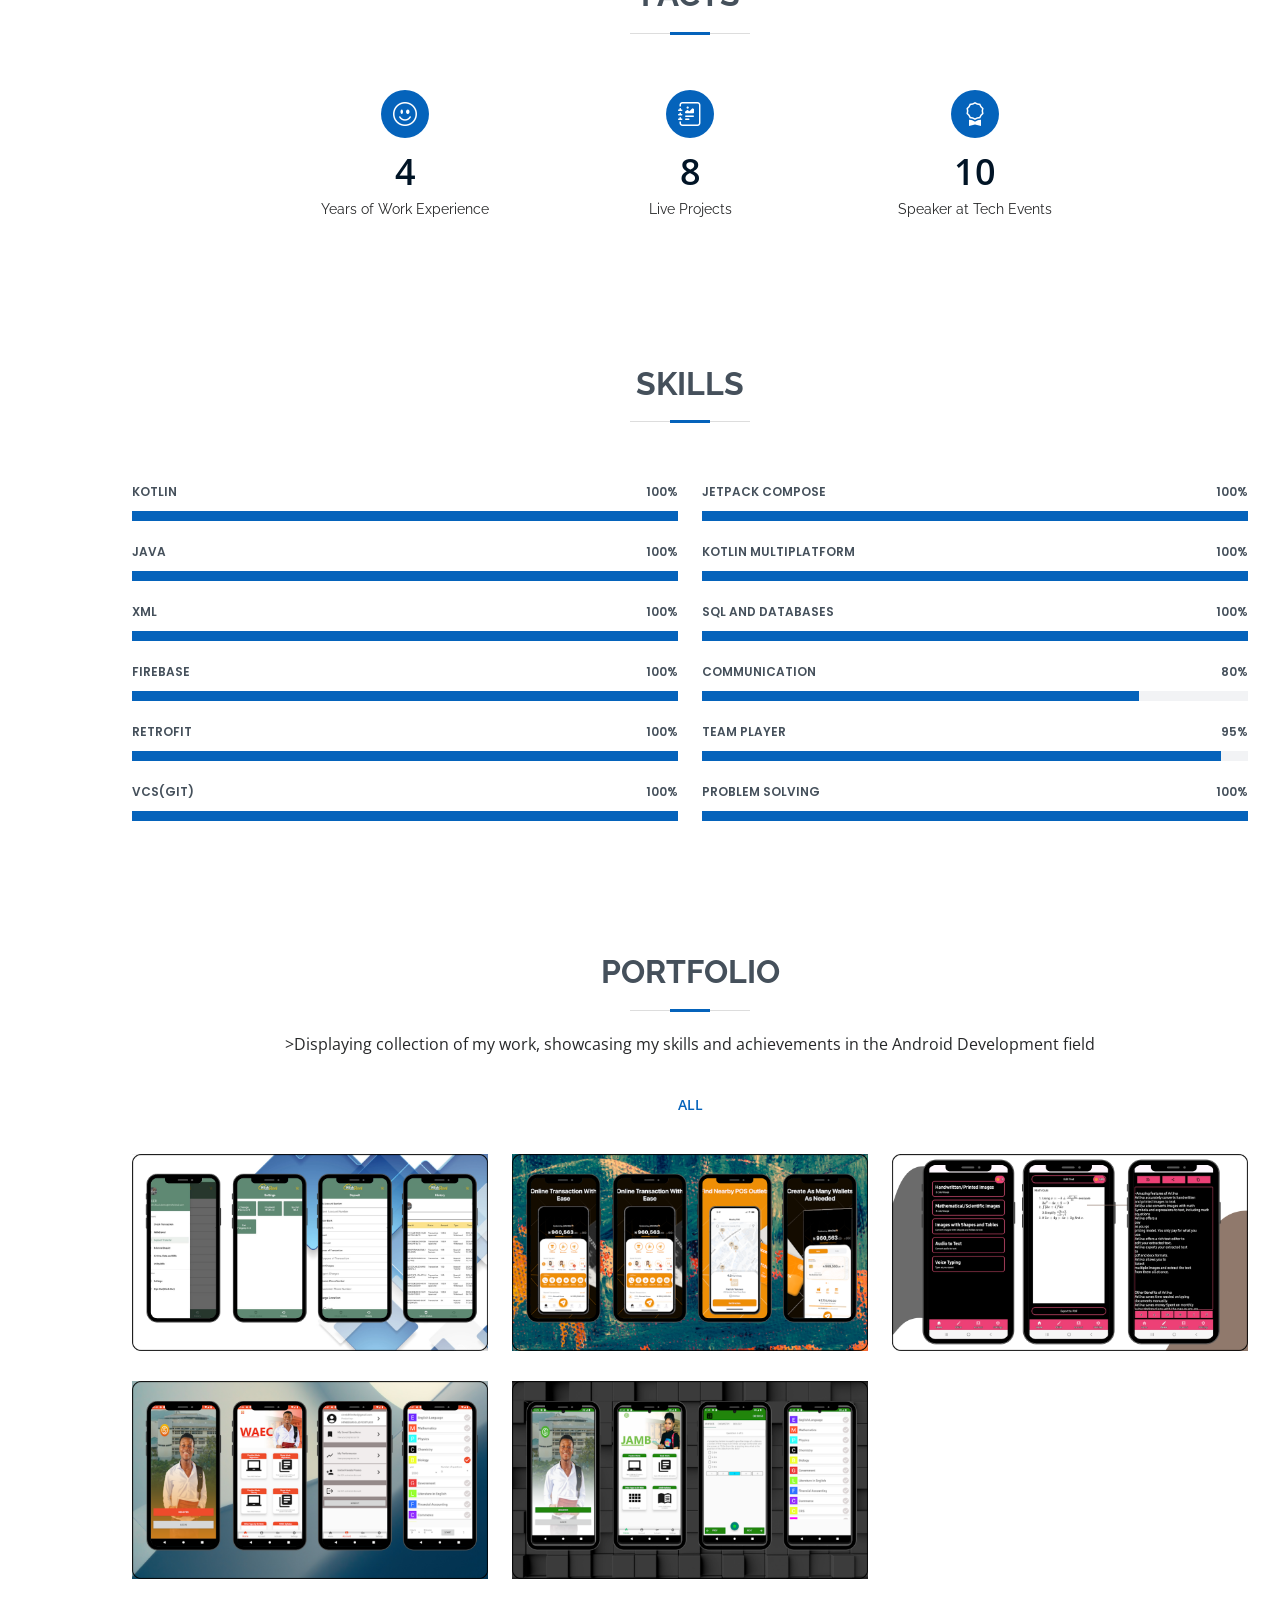
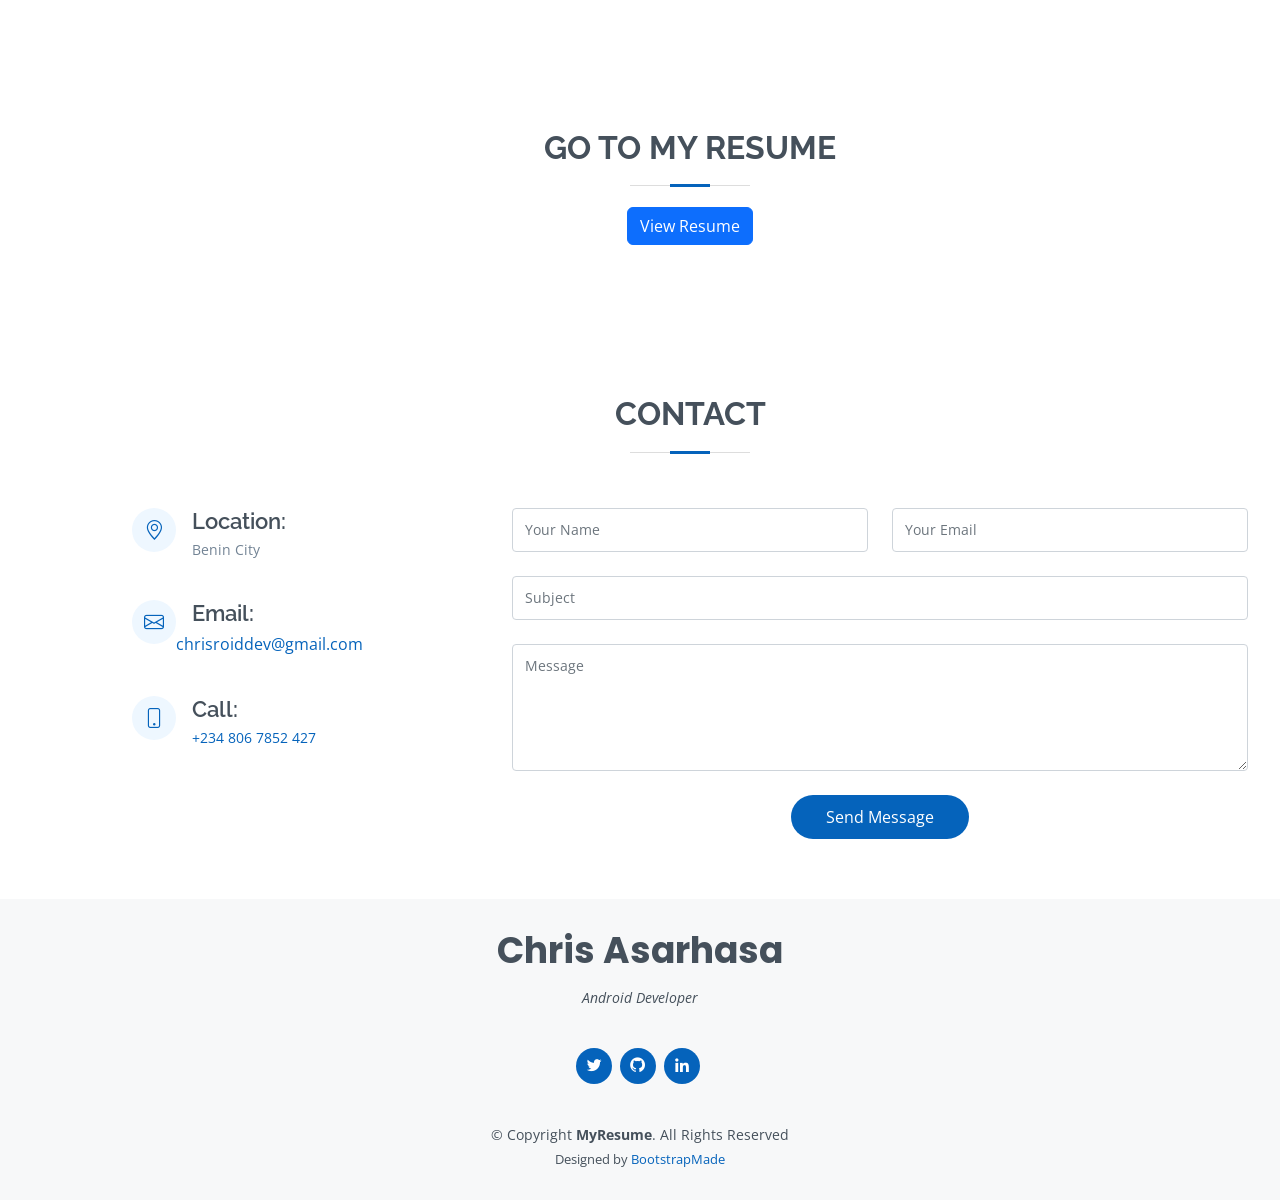
==== commit 286945e0: "more ch" ====
--- a/index.html
+++ b/index.html
@@ -293,10 +293,12 @@
             <div class="portfolio-wrap">
               <img src="assets/img/portfolio/ascompay.png" class="img-fluid" alt="">
               <div class="portfolio-info">
+                <a href="ascom-pay.html" class="portfolio-details-lightbox" data-glightbox="type: external" title="Recipe Diary Details">
                 <h4>Ascom Pay</h4>
                 <div class="portfolio-links">
-                  <a href="ascom-pay.html" class="portfolio-details-lightbox" data-glightbox="type: external" title="Recipe Diary Details"><i class="bx bx-link"></i></a>
-                </div>
+                  <i class="bx bx-link"></i>
+                </div>
+              </a>
               </div>
             </div>
           </div>
@@ -305,10 +307,12 @@
             <div class="portfolio-wrap">
               <img src="assets/img/portfolio/arliiva.png" class="img-fluid" alt="">
               <div class="portfolio-info">
+                <a href="arliiva.html" class="portfolio-details-lightbox" data-glightbox="type: external" title="Arliiva - Image to Text">
                 <h4>Arliiva</h4>
                 <div class="portfolio-links">
-                  <a href="arliiva.html" class="portfolio-details-lightbox" data-glightbox="type: external" title="Arliiva - Image to Text"><i class="bx bx-link"></i></a>
-                </div>
+                  <i class="bx bx-link"></i>
+                </div>
+                </a>
               </div>
             </div>
           </div>
@@ -317,10 +321,12 @@
             <div class="portfolio-wrap">
               <img src="assets/img/portfolio/waec.png" class="img-fluid" alt="">
               <div class="portfolio-info">
+                <a href="waec.html" class="portfolio-details-lightbox" data-glightbox="type: external" title="Music Player Details">
                 <h4>Waec Past Questions App</h4>
                 <div class="portfolio-links">
-                  <a href="waec.html" class="portfolio-details-lightbox" data-glightbox="type: external" title="Music Player Details"><i class="bx bx-link"></i></a>
-                </div>
+                  <i class="bx bx-link"></i>
+                </div>
+              </a>
               </div>
             </div>
           </div>
@@ -329,10 +335,12 @@
             <div class="portfolio-wrap">
               <img src="assets/img/portfolio/jamb.png" class="img-fluid" alt="">
               <div class="portfolio-info">
+                <a href="jamb.html" class="portfolio-details-lightbox" data-glightbox="type: external" title="Music Player Details"></a>
                 <h4>Jamb Past Questions App</h4>
                 <div class="portfolio-links">
-                  <a href="jamb.html" class="portfolio-details-lightbox" data-glightbox="type: external" title="Music Player Details"><i class="bx bx-link"></i></a>
-                </div>
+                  <i class="bx bx-link"></i>
+                </div>
+              </a>
               </div>
             </div>
           </div>
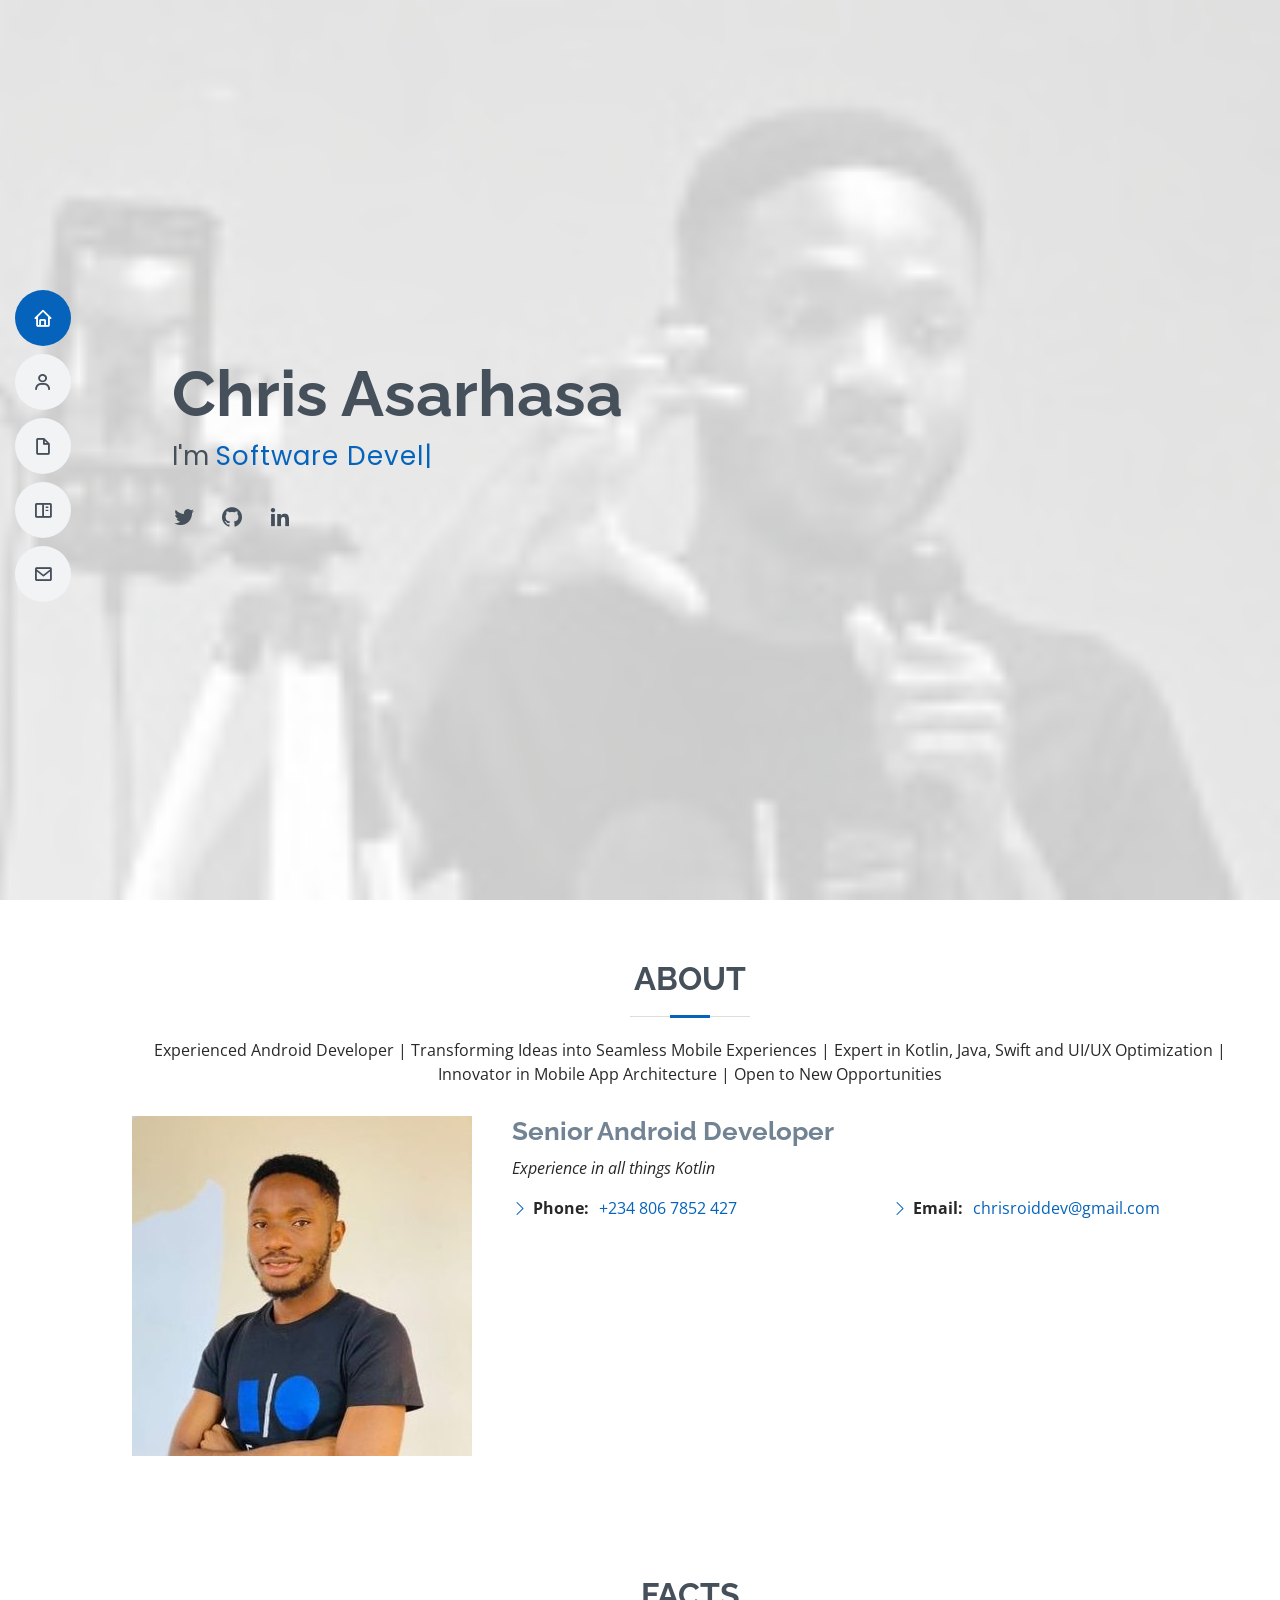
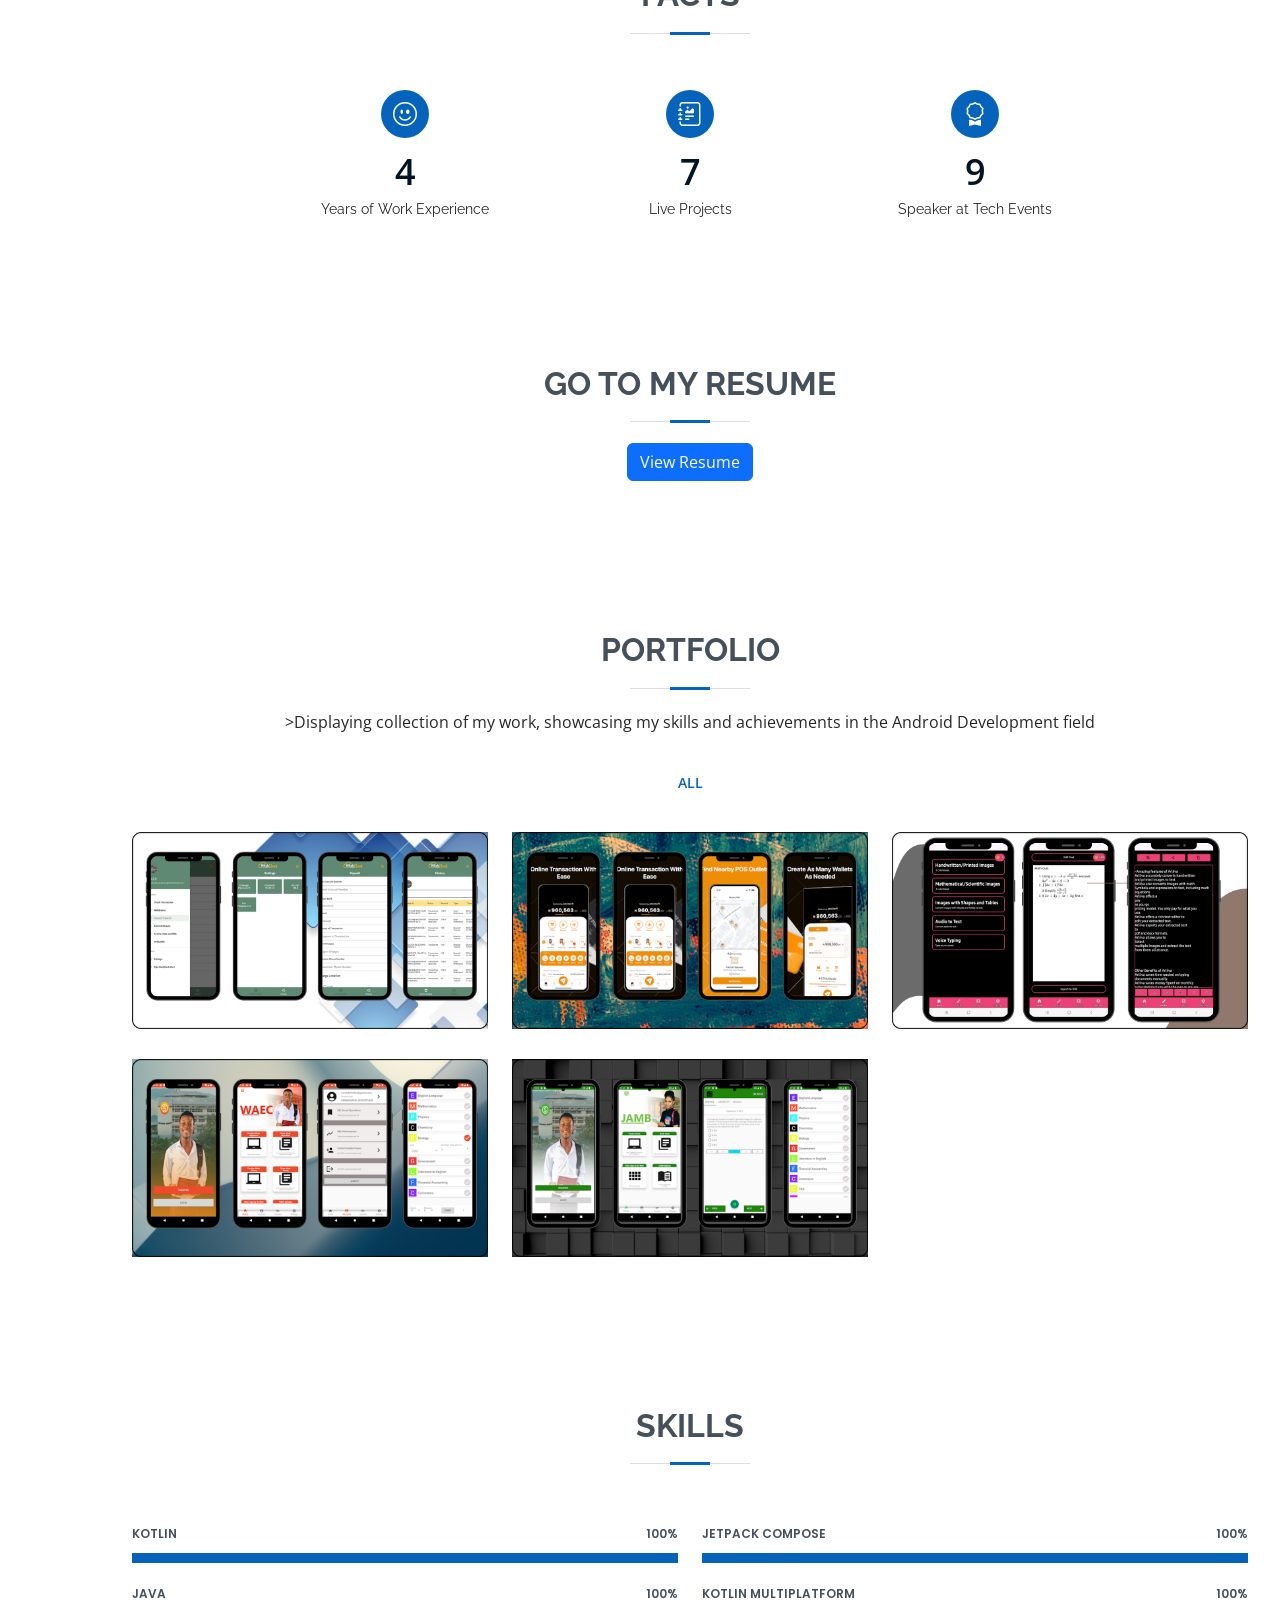
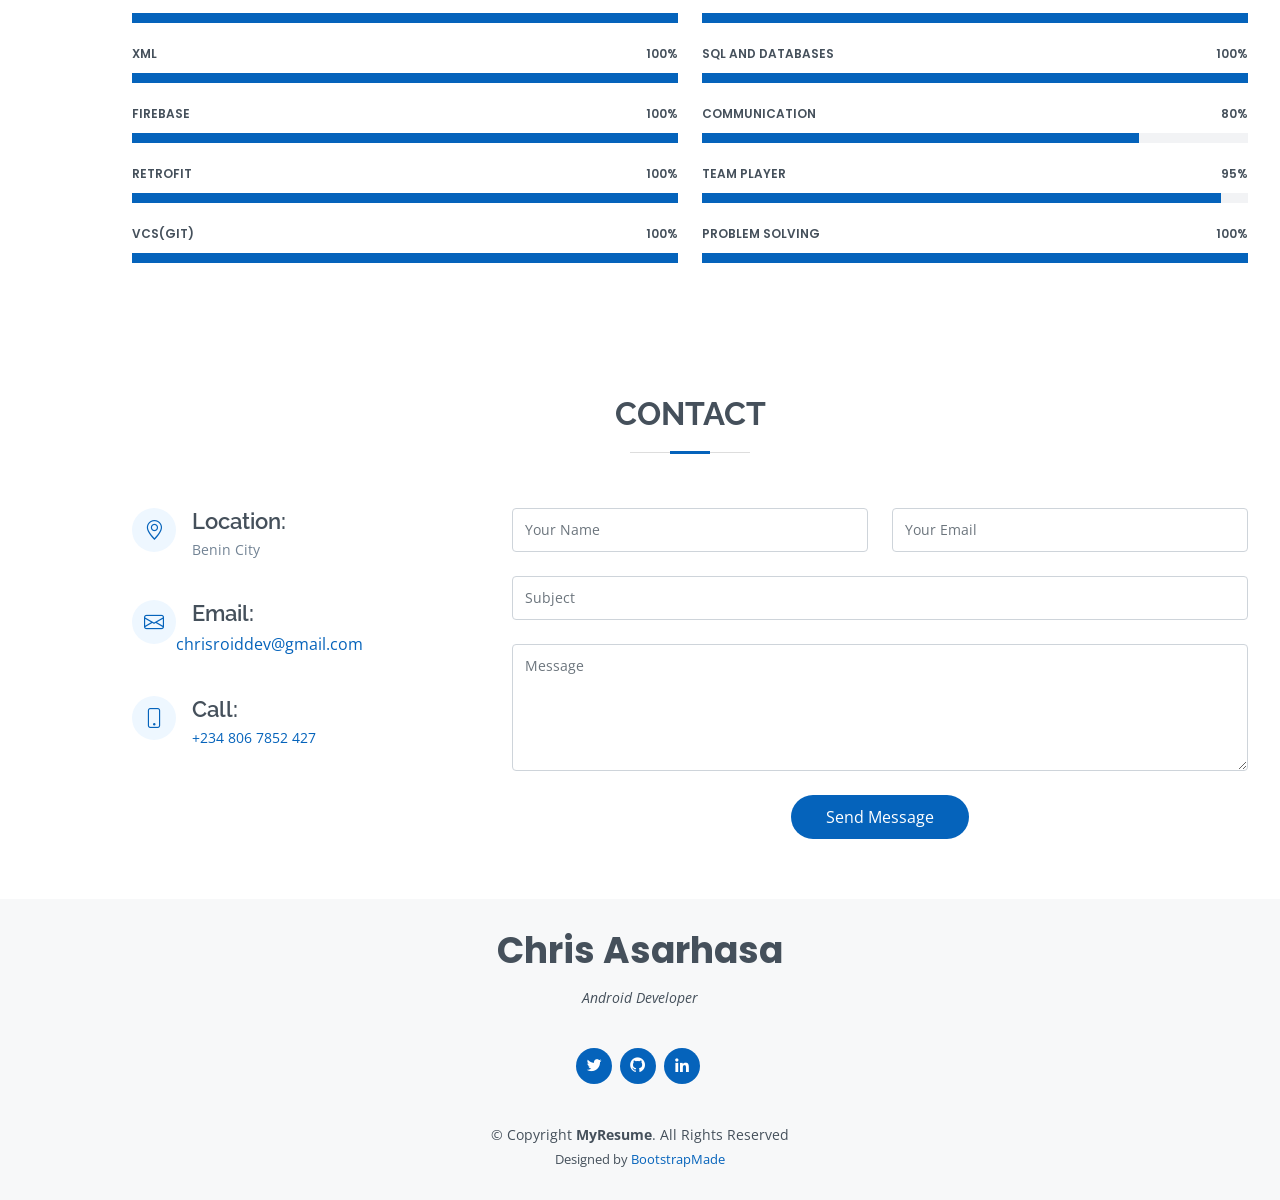
==== commit 318a9f04: "more changes" ====
--- a/index.html
+++ b/index.html
@@ -140,122 +140,19 @@
         </div>
       </div>
     </section>
-    
-
-    <!-- ======= Skills Section ======= -->
-    <section id="skills" class="skills section-bg">
-      <div class="container" data-aos="fade-up">
-
-        <div class="section-title">
-          <h2>Skills</h2>
-        </div>
-
-        <div class="row skills-content">
-
-          <div class="col-lg-6">
-
-            <div class="progress">
-              <span class="skill">Kotlin <i class="val">100%</i></span>
-              <div class="progress-bar-wrap">
-                <div class="progress-bar" role="progressbar" aria-valuenow="100" aria-valuemin="0" aria-valuemax="100"></div>
-              </div>
-            </div>
-
-            <div class="progress">
-              <span class="skill">Java <i class="val">100%</i></span>
-              <div class="progress-bar-wrap">
-                <div class="progress-bar" role="progressbar" aria-valuenow="100" aria-valuemin="0" aria-valuemax="100"></div>
-              </div>
-            </div>
-
-            <div class="progress">
-              <span class="skill">XML <i class="val">100%</i></span>
-              <div class="progress-bar-wrap">
-                <div class="progress-bar" role="progressbar" aria-valuenow="100" aria-valuemin="0" aria-valuemax="100"></div>
-              </div>
-            </div>
-
-          </div>
-
-          <div class="col-lg-6">
-
-            <div class="progress">
-              <span class="skill">Jetpack Compose <i class="val">100%</i></span>
-              <div class="progress-bar-wrap">
-                <div class="progress-bar" role="progressbar" aria-valuenow="100" aria-valuemin="0" aria-valuemax="100"></div>
-              </div>
-            </div>
-
-            <div class="progress">
-              <span class="skill">Kotlin Multiplatform <i class="val">100%</i></span>
-              <div class="progress-bar-wrap">
-                <div class="progress-bar" role="progressbar" aria-valuenow="100" aria-valuemin="0" aria-valuemax="100"></div>
-              </div>
-            </div>
-
-            <div class="progress">
-              <span class="skill">SQL and Databases <i class="val">100%</i></span>
-              <div class="progress-bar-wrap">
-                <div class="progress-bar" role="progressbar" aria-valuenow="100" aria-valuemin="0" aria-valuemax="100"></div>
-              </div>
-            </div>
-
-          </div>
-
-          <div class="col-lg-6">
-
-            <div class="progress">
-              <span class="skill">Firebase <i class="val">100%</i></span>
-              <div class="progress-bar-wrap">
-                <div class="progress-bar" role="progressbar" aria-valuenow="100" aria-valuemin="0" aria-valuemax="100"></div>
-              </div>
-            </div>
-
-            <div class="progress">
-              <span class="skill">Retrofit <i class="val">100%</i></span>
-              <div class="progress-bar-wrap">
-                <div class="progress-bar" role="progressbar" aria-valuenow="100" aria-valuemin="0" aria-valuemax="100"></div>
-              </div>
-            </div>
-
-            <div class="progress">
-              <span class="skill">VCS(Git)<i class="val">100%</i></span>
-              <div class="progress-bar-wrap">
-                <div class="progress-bar" role="progressbar" aria-valuenow="100" aria-valuemin="0" aria-valuemax="100"></div>
-              </div>
-            </div>
-
-          </div>
-
-          <div class="col-lg-6">
-
-            <div class="progress">
-              <span class="skill">Communication <i class="val">80%</i></span>
-              <div class="progress-bar-wrap">
-                <div class="progress-bar" role="progressbar" aria-valuenow="80" aria-valuemin="0" aria-valuemax="100"></div>
-              </div>
-            </div>
-
-            <div class="progress">
-              <span class="skill">Team Player <i class="val">95%</i></span>
-              <div class="progress-bar-wrap">
-                <div class="progress-bar" role="progressbar" aria-valuenow="95" aria-valuemin="0" aria-valuemax="100"></div>
-              </div>
-            </div>
-
-            <div class="progress">
-              <span class="skill">Problem Solving<i class="val">100%</i></span>
-              <div class="progress-bar-wrap">
-                <div class="progress-bar" role="progressbar" aria-valuenow="100" aria-valuemin="0" aria-valuemax="100"></div>
-              </div>
-            </div>
-
-          </div>
-
-        </div>
-
-      </div>
-    </section><!-- End Skills Section -->
+
+         <!-- ======= Resume Section ======= -->
+         <section id="resume" class="resume">
+          <div class="container" data-aos="fade-up">
+    
+            <div class="section-title">
+              <h2>GO To My Resume</h2>
+              <a href="https://docs.google.com/document/d/1fJHStqVphMJLh0NL9ZAJEpFYcxeUUPPk/edit?usp=sharing&ouid=105181272458191234917&rtpof=true&sd=true" class="btn btn-primary" target="_blank">View Resume</a>
+            </div>
+    
+          </div>
+        </section><!-- End Resume Section -->
+    
 
     <!-- ======= Portfolio Section ======= -->
     <section id="portfolio" class="portfolio section-bg">
@@ -350,17 +247,120 @@
       </div>
     </section><!-- End Portfolio Section -->
 
-        <!-- ======= Resume Section ======= -->
-    <section id="resume" class="resume">
-      <div class="container" data-aos="fade-up">
-
-        <div class="section-title">
-          <h2>GO To My Resume</h2>
-          <a href="https://docs.google.com/document/d/1fJHStqVphMJLh0NL9ZAJEpFYcxeUUPPk/edit?usp=sharing&ouid=105181272458191234917&rtpof=true&sd=true" class="btn btn-primary" target="_blank">View Resume</a>
-        </div>
-
-      </div>
-    </section><!-- End Resume Section -->
+        <!-- ======= Skills Section ======= -->
+        <section id="skills" class="skills section-bg">
+          <div class="container" data-aos="fade-up">
+    
+            <div class="section-title">
+              <h2>Skills</h2>
+            </div>
+    
+            <div class="row skills-content">
+    
+              <div class="col-lg-6">
+    
+                <div class="progress">
+                  <span class="skill">Kotlin <i class="val">100%</i></span>
+                  <div class="progress-bar-wrap">
+                    <div class="progress-bar" role="progressbar" aria-valuenow="100" aria-valuemin="0" aria-valuemax="100"></div>
+                  </div>
+                </div>
+    
+                <div class="progress">
+                  <span class="skill">Java <i class="val">100%</i></span>
+                  <div class="progress-bar-wrap">
+                    <div class="progress-bar" role="progressbar" aria-valuenow="100" aria-valuemin="0" aria-valuemax="100"></div>
+                  </div>
+                </div>
+    
+                <div class="progress">
+                  <span class="skill">XML <i class="val">100%</i></span>
+                  <div class="progress-bar-wrap">
+                    <div class="progress-bar" role="progressbar" aria-valuenow="100" aria-valuemin="0" aria-valuemax="100"></div>
+                  </div>
+                </div>
+    
+              </div>
+    
+              <div class="col-lg-6">
+    
+                <div class="progress">
+                  <span class="skill">Jetpack Compose <i class="val">100%</i></span>
+                  <div class="progress-bar-wrap">
+                    <div class="progress-bar" role="progressbar" aria-valuenow="100" aria-valuemin="0" aria-valuemax="100"></div>
+                  </div>
+                </div>
+    
+                <div class="progress">
+                  <span class="skill">Kotlin Multiplatform <i class="val">100%</i></span>
+                  <div class="progress-bar-wrap">
+                    <div class="progress-bar" role="progressbar" aria-valuenow="100" aria-valuemin="0" aria-valuemax="100"></div>
+                  </div>
+                </div>
+    
+                <div class="progress">
+                  <span class="skill">SQL and Databases <i class="val">100%</i></span>
+                  <div class="progress-bar-wrap">
+                    <div class="progress-bar" role="progressbar" aria-valuenow="100" aria-valuemin="0" aria-valuemax="100"></div>
+                  </div>
+                </div>
+    
+              </div>
+    
+              <div class="col-lg-6">
+    
+                <div class="progress">
+                  <span class="skill">Firebase <i class="val">100%</i></span>
+                  <div class="progress-bar-wrap">
+                    <div class="progress-bar" role="progressbar" aria-valuenow="100" aria-valuemin="0" aria-valuemax="100"></div>
+                  </div>
+                </div>
+    
+                <div class="progress">
+                  <span class="skill">Retrofit <i class="val">100%</i></span>
+                  <div class="progress-bar-wrap">
+                    <div class="progress-bar" role="progressbar" aria-valuenow="100" aria-valuemin="0" aria-valuemax="100"></div>
+                  </div>
+                </div>
+    
+                <div class="progress">
+                  <span class="skill">VCS(Git)<i class="val">100%</i></span>
+                  <div class="progress-bar-wrap">
+                    <div class="progress-bar" role="progressbar" aria-valuenow="100" aria-valuemin="0" aria-valuemax="100"></div>
+                  </div>
+                </div>
+    
+              </div>
+    
+              <div class="col-lg-6">
+    
+                <div class="progress">
+                  <span class="skill">Communication <i class="val">80%</i></span>
+                  <div class="progress-bar-wrap">
+                    <div class="progress-bar" role="progressbar" aria-valuenow="80" aria-valuemin="0" aria-valuemax="100"></div>
+                  </div>
+                </div>
+    
+                <div class="progress">
+                  <span class="skill">Team Player <i class="val">95%</i></span>
+                  <div class="progress-bar-wrap">
+                    <div class="progress-bar" role="progressbar" aria-valuenow="95" aria-valuemin="0" aria-valuemax="100"></div>
+                  </div>
+                </div>
+    
+                <div class="progress">
+                  <span class="skill">Problem Solving<i class="val">100%</i></span>
+                  <div class="progress-bar-wrap">
+                    <div class="progress-bar" role="progressbar" aria-valuenow="100" aria-valuemin="0" aria-valuemax="100"></div>
+                  </div>
+                </div>
+    
+              </div>
+    
+            </div>
+    
+          </div>
+        </section><!-- End Skills Section -->
 
 
 
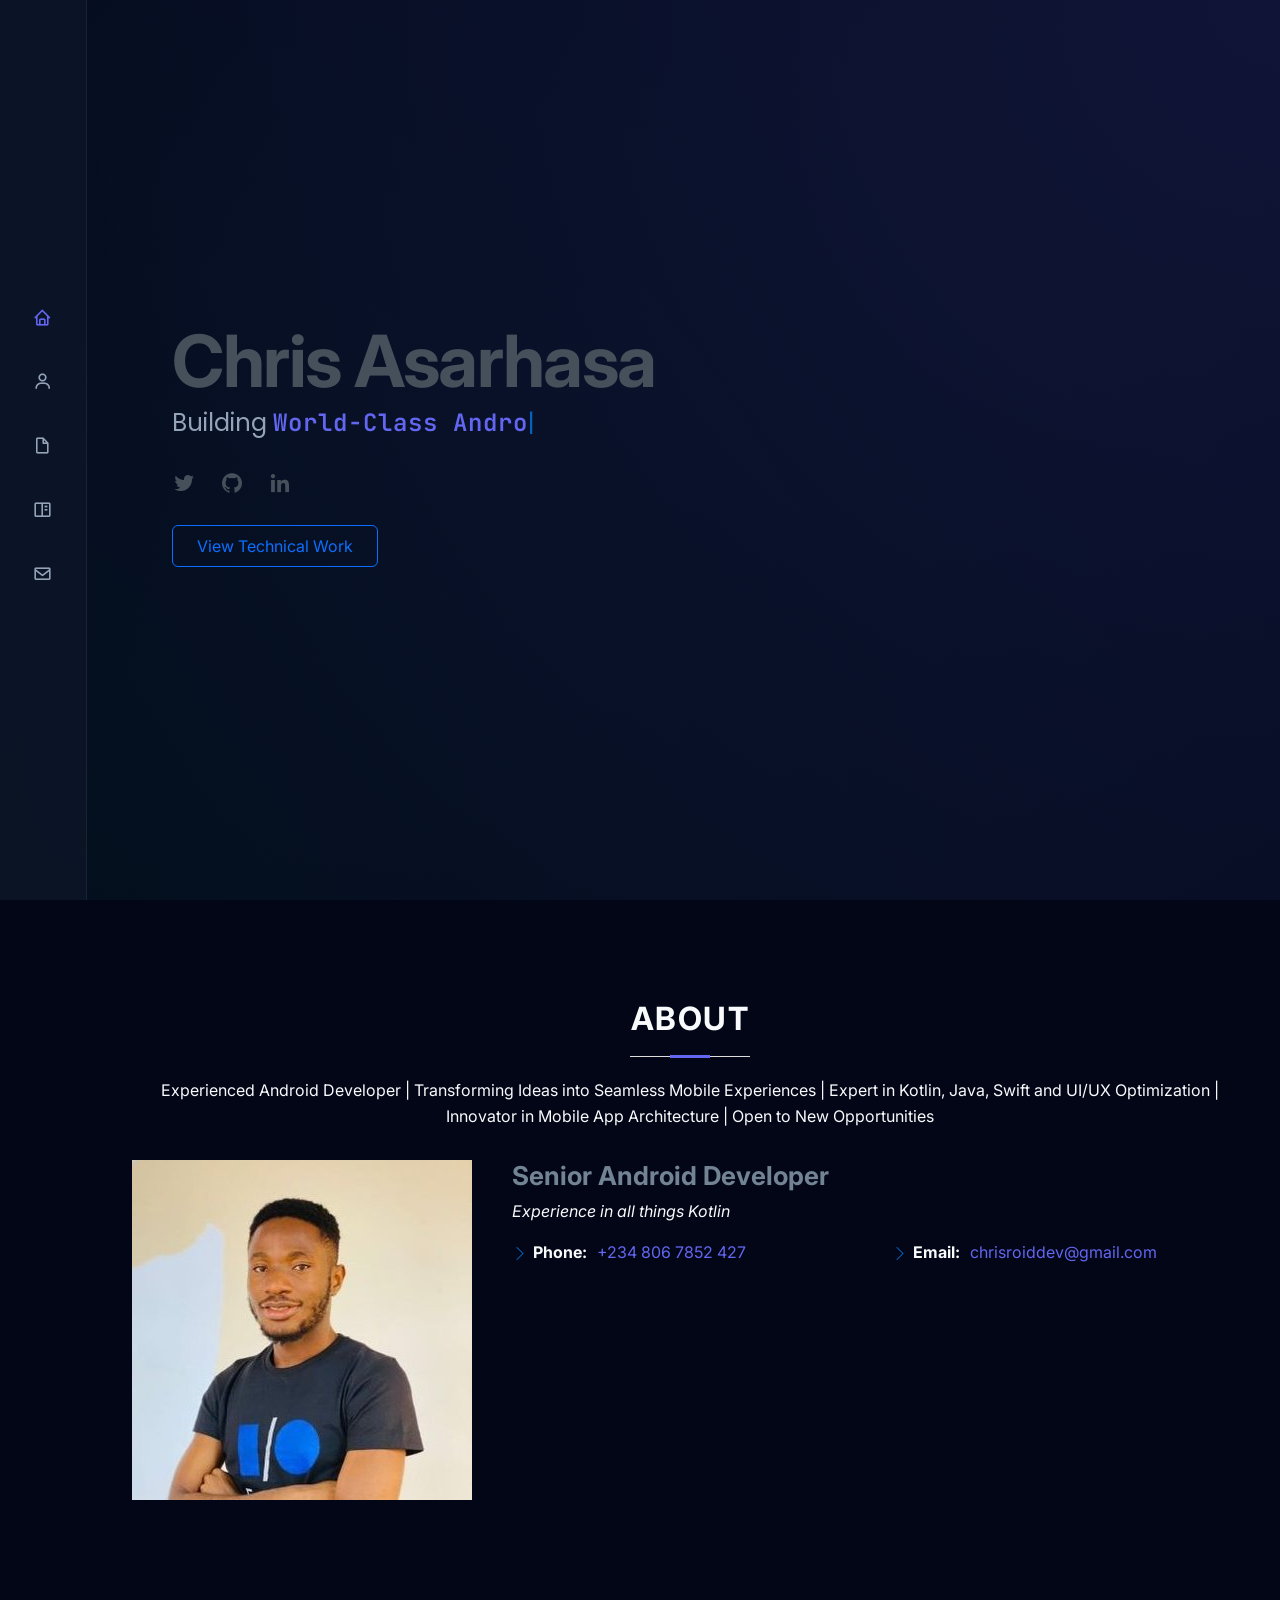
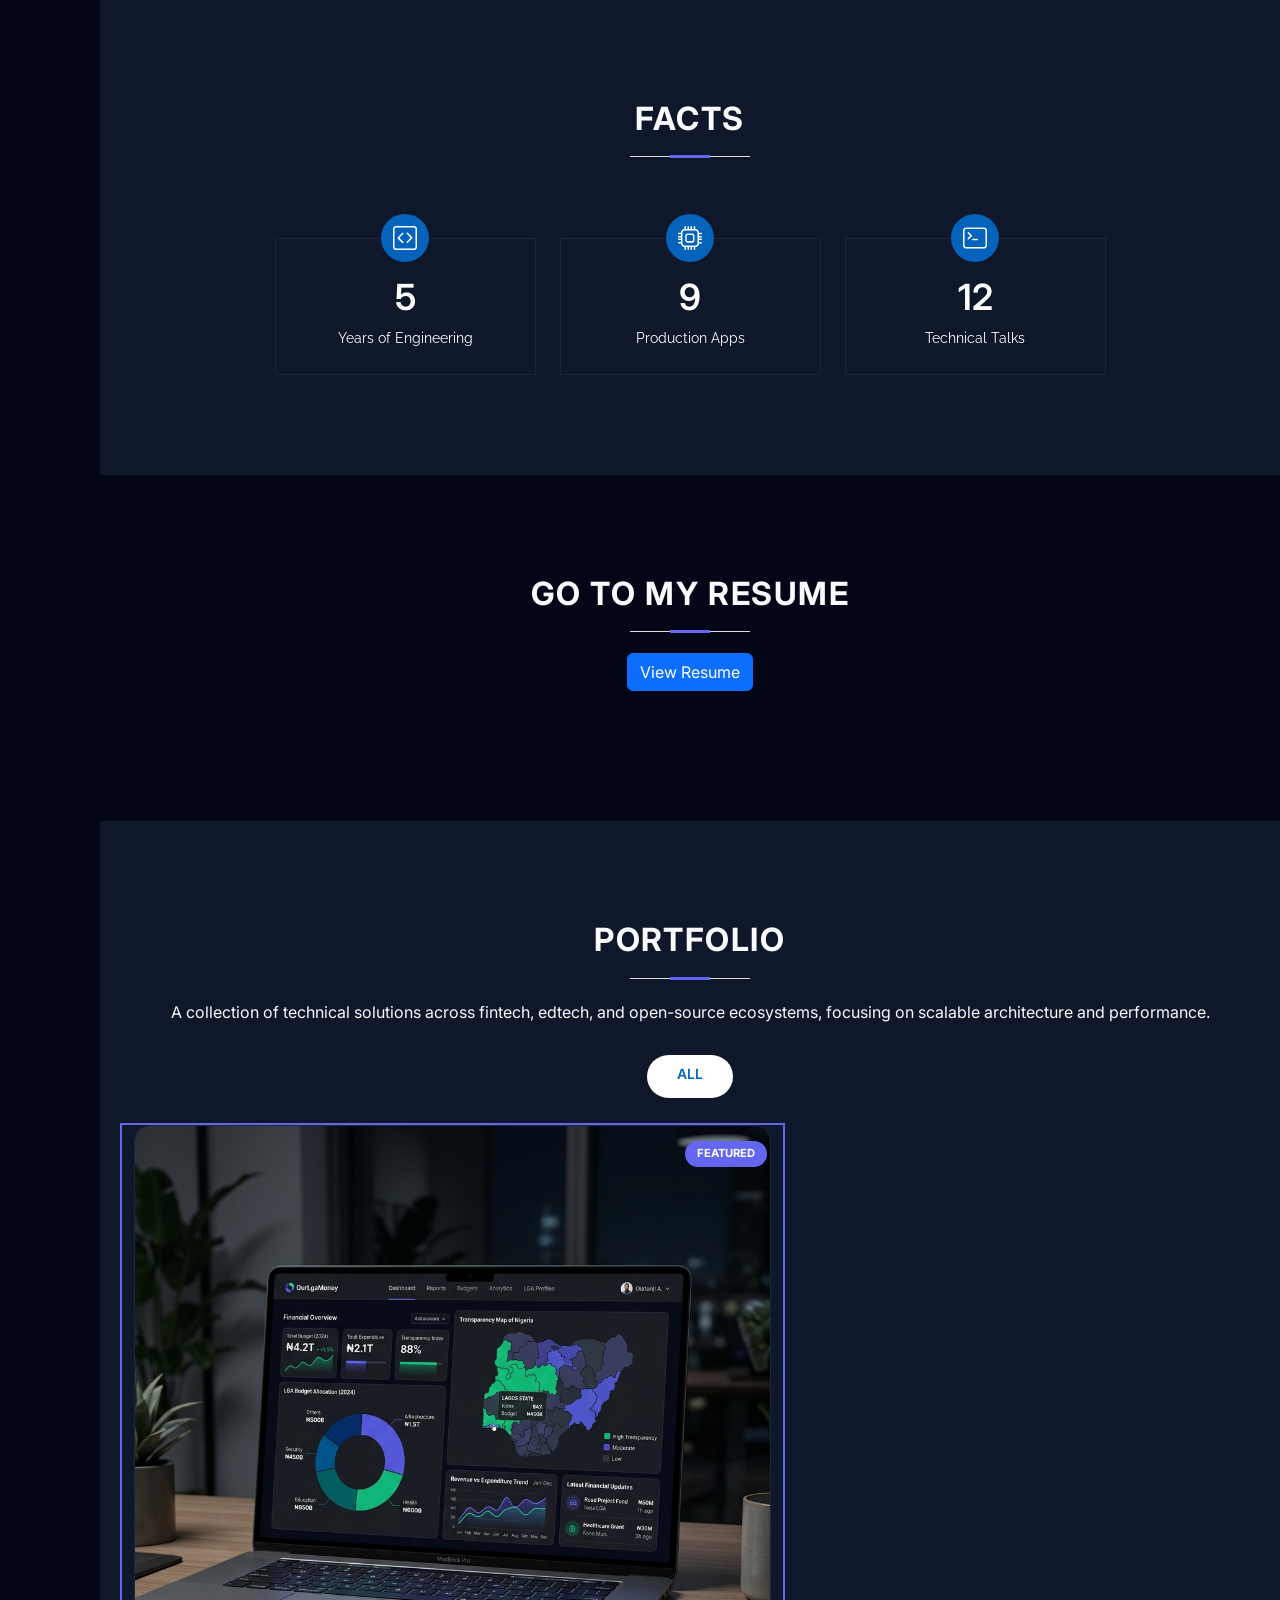
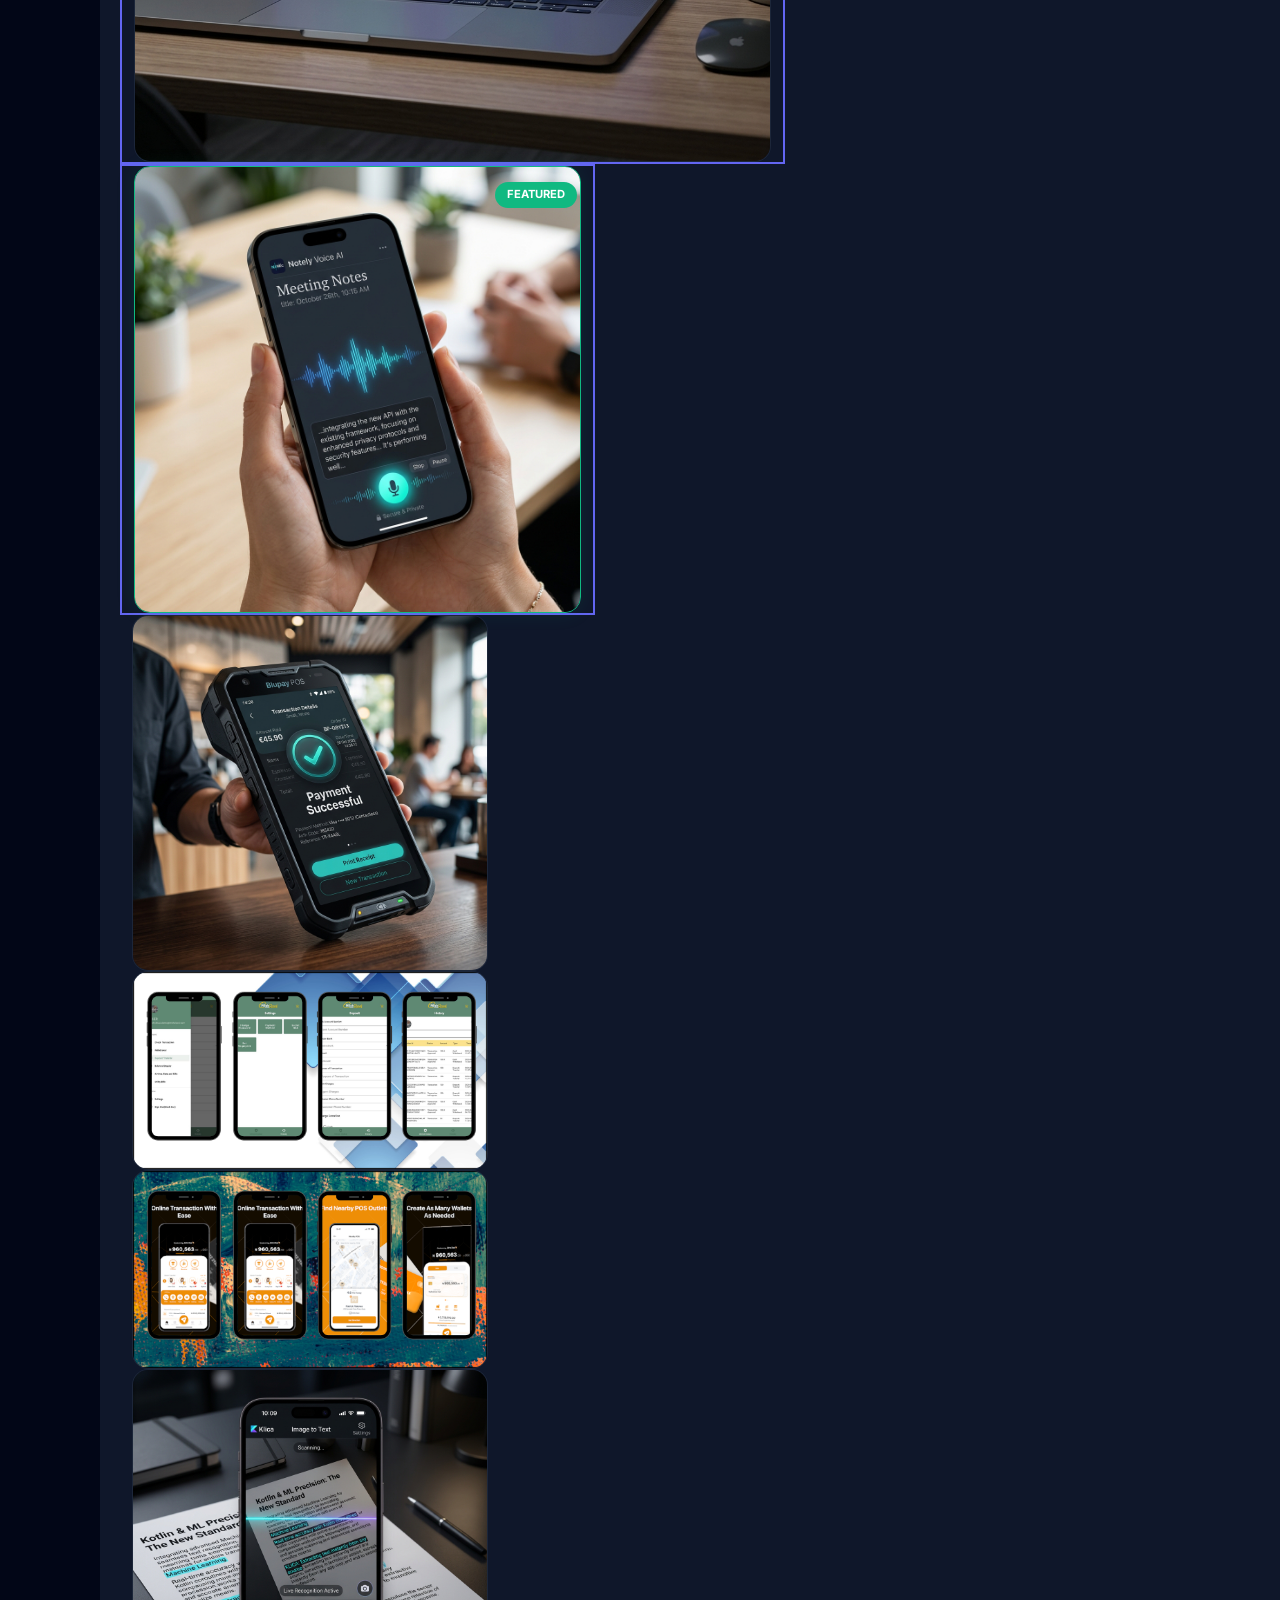
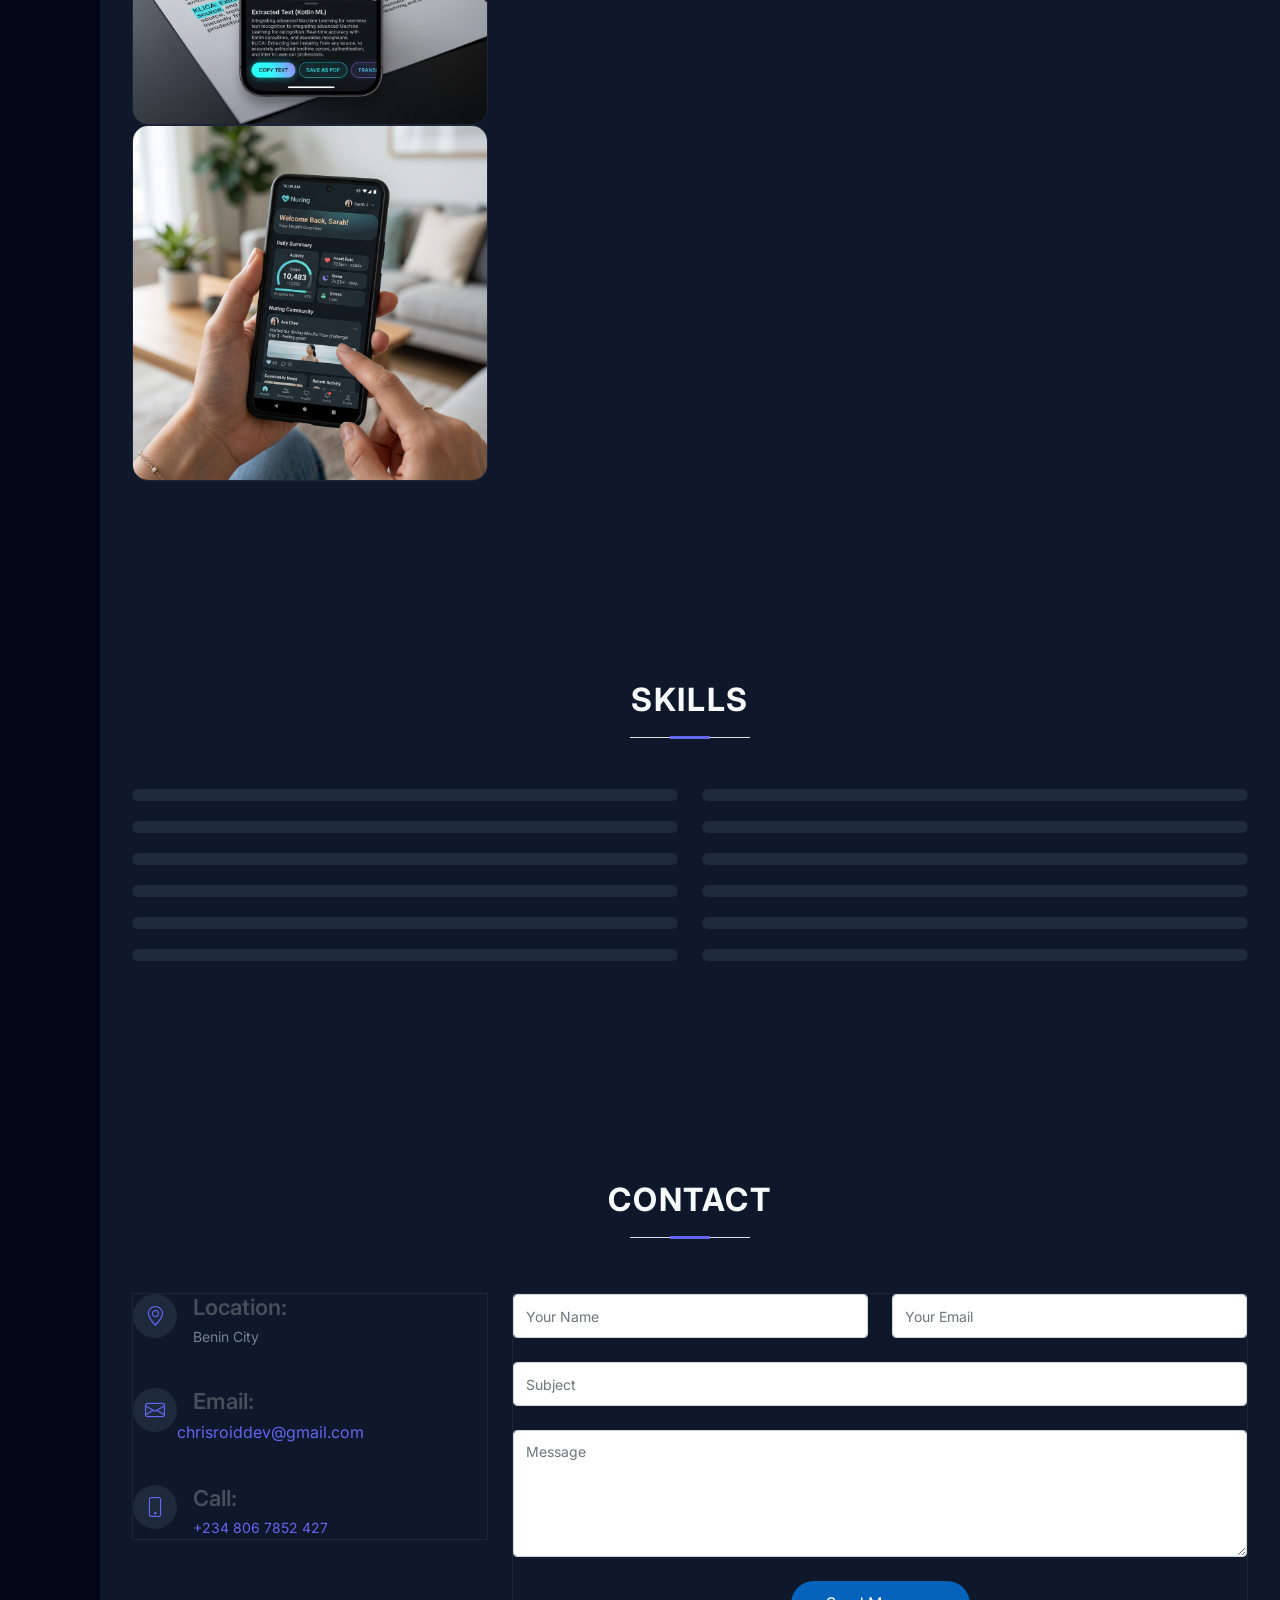
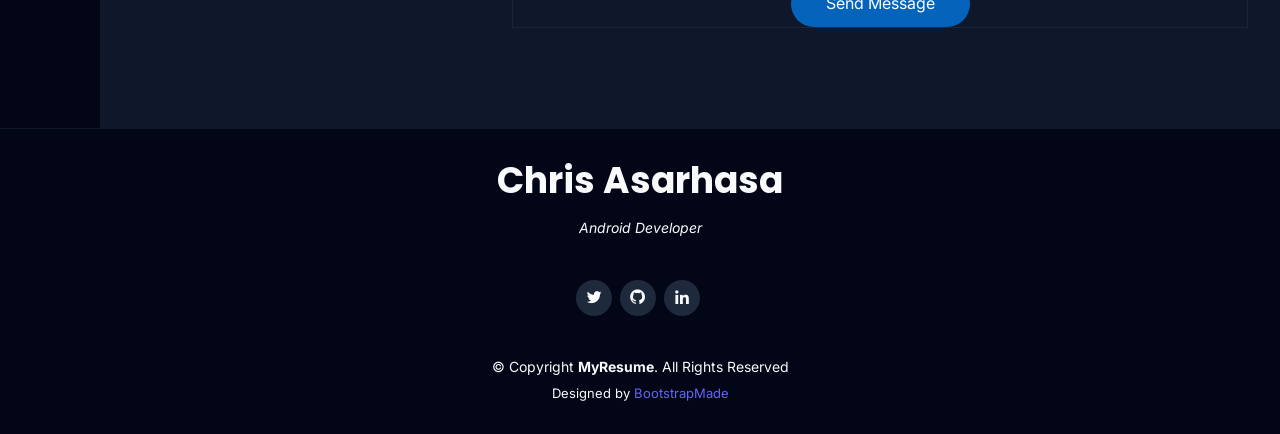
==== commit 3efaa8c6: "feat: complete "Elite Engineer" rebranding and portfolio overhaul - Implemented "Elite" dark theme d" ====
--- a/index.html
+++ b/index.html
@@ -26,6 +26,7 @@
 
   <!-- Template Main CSS File -->
   <link href="assets/css/style.css" rel="stylesheet">
+  <link href="assets/css/elite.css" rel="stylesheet">
 
   <!-- =======================================================
   * Template Name: MyResume - v4.10.0
@@ -33,6 +34,25 @@
   * Author: BootstrapMade.com
   * License: https://bootstrapmade.com/license/
   ======================================================== -->
+  <style>
+    /* Critical Dark Theme Overrides - Nuclear Option */
+    body, section, .section-bg, .portfolio, .about, .resume, .services, .testimonials, #facts, #contact, #footer, footer {
+      background-color: #020617 !important;
+      color: #f8fafc !important;
+    }
+    section:nth-child(even), .section-bg, #facts, #contact, .facts .count-box, .contact .info, .contact .php-email-form {
+      background-color: #0f172a !important;
+    }
+    .facts .count-box, .contact .info, .contact .php-email-form {
+      border: 1px solid rgba(148, 163, 184, 0.1) !important;
+    }
+    #facts .count-box p, .facts .count-box p, .skills .skill {
+      color: #ffffff !important; /* Set to white for high contrast */
+    }
+    #footer, footer {
+      border-top: 1px solid rgba(148, 163, 184, 0.1) !important;
+    }
+  </style>
 </head>
 
 <body>
@@ -59,11 +79,14 @@
   <section id="hero" class="d-flex flex-column justify-content-center">
     <div class="container" data-aos="zoom-in" data-aos-delay="100">
       <h1>Chris Asarhasa</h1>
-      <p>I'm <span class="typed" data-typed-items="Software Developer, Android Engineer, Android Developer, Software Engineer, Mobile Developer, Mobile Engineer"></span></p>
+      <p>Building <span class="typed" data-typed-items="World-Class Android Apps, Scalable Mobile Architecture, High-Performance Kotlin Apps, Data-Driven Solutions, Open-Source Tools"></span></p>
       <div class="social-links">
         <a href="https://twitter.com/chrisroid" target="_blank" class="twitter"><i class="bx bxl-twitter"></i></a>
         <a href="https://github.com/chrisroid" target="_blank" class="github"><i class="bx bxl-github"></i></a>
         <a href="https://www.linkedin.com/in/christianasarhasa2019" target="_blank" class="linkedin"><i class="bx bxl-linkedin"></i></a>
+      </div>
+      <div class="mt-4">
+        <a href="#portfolio" class="btn btn-outline-primary px-4 py-2">View Technical Work</a>
       </div>
     </div>
   </section><!-- End Hero -->
@@ -116,25 +139,25 @@
         <div class="row justify-content-center">
           <div class="col-lg-3 col-md-6">
             <div class="count-box">
-              <i class="bi bi-emoji-smile"></i>
-              <span data-purecounter-start="0" data-purecounter-end="5" data-purecounter-duration="1" class="purecounter"></span>
-              <p>Years of Work Experience</p>
+              <i class="bi bi-code-square"></i>
+              <span data-purecounter-start="0" data-purecounter-end="5" data-purecounter-duration="1" class="purecounter" style="color: #ffffff !important;"></span>
+              <p style="color: #ffffff !important;">Years of Engineering</p>
             </div>
           </div>
     
           <div class="col-lg-3 col-md-6 mt-5 mt-md-0">
             <div class="count-box">
-              <i class="bi bi-journal-richtext"></i>
-              <span data-purecounter-start="0" data-purecounter-end="9" data-purecounter-duration="1" class="purecounter"></span>
-              <p>Live Projects</p>
+              <i class="bi bi-cpu"></i>
+              <span data-purecounter-start="0" data-purecounter-end="9" data-purecounter-duration="1" class="purecounter" style="color: #ffffff !important;"></span>
+              <p style="color: #ffffff !important;">Production Apps</p>
             </div>
           </div>
     
           <div class="col-lg-3 col-md-6 mt-5 mt-lg-0">
             <div class="count-box">
-              <i class="bi bi-award"></i>
-              <span data-purecounter-start="0" data-purecounter-end="12" data-purecounter-duration="1" class="purecounter"></span>
-              <p>Speaker at Tech Events</p>
+              <i class="bi bi-terminal"></i>
+              <span data-purecounter-start="0" data-purecounter-end="12" data-purecounter-duration="1" class="purecounter" style="color: #ffffff !important;"></span>
+              <p style="color: #ffffff !important;">Technical Talks</p>
             </div>
           </div>
         </div>
@@ -160,7 +183,7 @@
 
         <div class="section-title">
           <h2>Portfolio</h2>
-          <p>>Displaying collection of my work, showcasing my skills and achievements in the Android Development field</p>
+          <p>A collection of technical solutions across fintech, edtech, and open-source ecosystems, focusing on scalable architecture and performance.</p>
         </div>
 
         <div class="row">
@@ -172,14 +195,54 @@
 
         <div class="row portfolio-container" data-aos="fade-up" data-aos-delay="200">
 
+          <div class="col-lg-7 col-md-12 portfolio-item filter-app featured-project">
+            <div class="portfolio-wrap">
+              <img src="assets/img/portfolio/ourlgamoney.png" class="img-fluid" alt="OurLgaMoney Dashboard">
+              <div class="portfolio-info">
+                <h4>OurLgaMoney.com</h4>
+                <p>Next.js | Supabase | Python | Pandas</p>
+                <div class="portfolio-links">
+                  <a href="https://ourlgamoney.com" target="_blank" title="Live Site"><i class="bx bx-link-external"></i></a>
+                </div>
+              </div>
+            </div>
+          </div>
+
+          <div class="col-lg-5 col-md-12 portfolio-item filter-app featured-project notely-card">
+            <div class="portfolio-wrap">
+              <img src="assets/img/portfolio/notely.png" class="img-fluid" alt="Notely Voice AI">
+              <div class="portfolio-info">
+                <h4>Notely Voice AI</h4>
+                <p>Kotlin Multiplatform | On-Device ML</p>
+                <div class="portfolio-links">
+                  <a href="https://notelyvoice.ai" target="_blank" title="Website"><i class="bx bx-link-external"></i></a>
+                </div>
+              </div>
+            </div>
+          </div>
+
+          <div class="col-lg-4 col-md-6 portfolio-item filter-app">
+            <div class="portfolio-wrap">
+              <img src="assets/img/portfolio/blupay.png" class="img-fluid" alt="Blupay POS">
+              <div class="portfolio-info">
+                <h4>Blupay POS</h4>
+                <p>Flutter | POS SDK | Fintech</p>
+                <div class="portfolio-links">
+                  <a href="https://play.google.com/store/apps/details?id=com.blupenguin.blupay" target="_blank" title="Play Store"><i class="bx bx-link-external"></i></a>
+                </div>
+              </div>
+            </div>
+          </div>
+
           <div class="col-lg-4 col-md-6 portfolio-item filter-app">
             <div class="portfolio-wrap">
               <img src="assets/img/portfolio/niishpay.png" class="img-fluid" alt="">
               <div class="portfolio-info">
                 <a href="niish-pay.html" class="portfolio-details-lightbox" data-glightbox="type: external" title="Portfolio Details">
                 <h4>Niish Pay</h4>
-                <div class="portfolio-links">
-                  <i class="bx bx-link"></i>
+                <p>Kotlin | Fintech | Wallet SDK</p>
+                <div class="portfolio-links">
+                  <a href="niish-pay.html" class="portfolio-details-lightbox" data-glightbox="type: external" title="Portfolio Details"><i class="bx bx-link"></i></a>
                 </div>
               </a>
               </div>
@@ -192,8 +255,9 @@
               <div class="portfolio-info">
                 <a href="ascom-pay.html" class="portfolio-details-lightbox" data-glightbox="type: external" title="Recipe Diary Details">
                 <h4>Ascom Pay</h4>
-                <div class="portfolio-links">
-                  <i class="bx bx-link"></i>
+                <p>React Native | Payment Gateway</p>
+                <div class="portfolio-links">
+                  <a href="ascom-pay.html" class="portfolio-details-lightbox" data-glightbox="type: external" title="Ascom Pay Details"><i class="bx bx-link"></i></a>
                 </div>
               </a>
               </div>
@@ -202,45 +266,30 @@
 
           <div class="col-lg-4 col-md-6 portfolio-item filter-app">
             <div class="portfolio-wrap">
-              <img src="assets/img/portfolio/arliiva.png" class="img-fluid" alt="">
-              <div class="portfolio-info">
-                <a href="arliiva.html" class="portfolio-details-lightbox" data-glightbox="type: external" title="Arliiva - Image to Text">
-                <h4>Arliiva</h4>
-                <div class="portfolio-links">
-                  <i class="bx bx-link"></i>
-                </div>
-                </a>
+              <img src="assets/img/portfolio/klica_ocr.png" class="img-fluid" alt="Klica Image to Text">
+              <div class="portfolio-info">
+                <h4>Klica Image to Text</h4>
+                <p>Kotlin | OCR | AI Scanner</p>
+                <div class="portfolio-links">
+                  <a href="https://klica.ng/apps/" target="_blank" title="Website"><i class="bx bx-link-external"></i></a>
+                </div>
               </div>
             </div>
           </div>
 
           <div class="col-lg-4 col-md-6 portfolio-item filter-app">
             <div class="portfolio-wrap">
-              <img src="assets/img/portfolio/waec.png" class="img-fluid" alt="">
-              <div class="portfolio-info">
-                <a href="waec.html" class="portfolio-details-lightbox" data-glightbox="type: external" title="Music Player Details">
-                <h4>Waec Past Questions App</h4>
-                <div class="portfolio-links">
-                  <i class="bx bx-link"></i>
-                </div>
-              </a>
-              </div>
-            </div>
-          </div>
-
-          <div class="col-lg-4 col-md-6 portfolio-item filter-app">
-            <div class="portfolio-wrap">
-              <img src="assets/img/portfolio/jamb.png" class="img-fluid" alt="">
-              <div class="portfolio-info">
-                <a href="jamb.html" class="portfolio-details-lightbox" data-glightbox="type: external" title="Music Player Details"></a>
-                <h4>Jamb Past Questions App</h4>
-                <div class="portfolio-links">
-                  <i class="bx bx-link"></i>
-                </div>
-              </a>
-              </div>
-            </div>
-          </div>
+              <img src="assets/img/portfolio/nuring.png" class="img-fluid" alt="Nuring App">
+              <div class="portfolio-info">
+                <h4>Nuring</h4>
+                <p>React Native | HealthTech | Community</p>
+                <div class="portfolio-links">
+                  <a href="https://play.google.com/store/apps/details?id=com.nuring.app" target="_blank" title="Play Store"><i class="bx bx-link-external"></i></a>
+                </div>
+              </div>
+            </div>
+          </div>
+
 
         </div>
 
@@ -262,21 +311,21 @@
                 <div class="progress">
                   <span class="skill">Kotlin <i class="val">100%</i></span>
                   <div class="progress-bar-wrap">
-                    <div class="progress-bar" role="progressbar" aria-valuenow="100" aria-valuemin="0" aria-valuemax="100"></div>
+                    <div class="progress-bar" role="progressbar" aria-valuenow="100" aria-valuemin="0" aria-valuemax="100" style="width: 100%;"></div>
                   </div>
                 </div>
     
                 <div class="progress">
                   <span class="skill">Java <i class="val">100%</i></span>
                   <div class="progress-bar-wrap">
-                    <div class="progress-bar" role="progressbar" aria-valuenow="100" aria-valuemin="0" aria-valuemax="100"></div>
+                    <div class="progress-bar" role="progressbar" aria-valuenow="100" aria-valuemin="0" aria-valuemax="100" style="width: 100%;"></div>
                   </div>
                 </div>
     
                 <div class="progress">
                   <span class="skill">XML <i class="val">100%</i></span>
                   <div class="progress-bar-wrap">
-                    <div class="progress-bar" role="progressbar" aria-valuenow="100" aria-valuemin="0" aria-valuemax="100"></div>
+                    <div class="progress-bar" role="progressbar" aria-valuenow="100" aria-valuemin="0" aria-valuemax="100" style="width: 100%;"></div>
                   </div>
                 </div>
     
@@ -287,21 +336,21 @@
                 <div class="progress">
                   <span class="skill">Jetpack Compose <i class="val">100%</i></span>
                   <div class="progress-bar-wrap">
-                    <div class="progress-bar" role="progressbar" aria-valuenow="100" aria-valuemin="0" aria-valuemax="100"></div>
+                    <div class="progress-bar" role="progressbar" aria-valuenow="100" aria-valuemin="0" aria-valuemax="100" style="width: 100%;"></div>
                   </div>
                 </div>
     
                 <div class="progress">
                   <span class="skill">Kotlin Multiplatform <i class="val">100%</i></span>
                   <div class="progress-bar-wrap">
-                    <div class="progress-bar" role="progressbar" aria-valuenow="100" aria-valuemin="0" aria-valuemax="100"></div>
+                    <div class="progress-bar" role="progressbar" aria-valuenow="100" aria-valuemin="0" aria-valuemax="100" style="width: 100%;"></div>
                   </div>
                 </div>
     
                 <div class="progress">
                   <span class="skill">SQL and Databases <i class="val">100%</i></span>
                   <div class="progress-bar-wrap">
-                    <div class="progress-bar" role="progressbar" aria-valuenow="100" aria-valuemin="0" aria-valuemax="100"></div>
+                    <div class="progress-bar" role="progressbar" aria-valuenow="100" aria-valuemin="0" aria-valuemax="100" style="width: 100%;"></div>
                   </div>
                 </div>
     
@@ -312,21 +361,21 @@
                 <div class="progress">
                   <span class="skill">Firebase <i class="val">100%</i></span>
                   <div class="progress-bar-wrap">
-                    <div class="progress-bar" role="progressbar" aria-valuenow="100" aria-valuemin="0" aria-valuemax="100"></div>
+                    <div class="progress-bar" role="progressbar" aria-valuenow="100" aria-valuemin="0" aria-valuemax="100" style="width: 100%;"></div>
                   </div>
                 </div>
     
                 <div class="progress">
                   <span class="skill">Retrofit <i class="val">100%</i></span>
                   <div class="progress-bar-wrap">
-                    <div class="progress-bar" role="progressbar" aria-valuenow="100" aria-valuemin="0" aria-valuemax="100"></div>
+                    <div class="progress-bar" role="progressbar" aria-valuenow="100" aria-valuemin="0" aria-valuemax="100" style="width: 100%;"></div>
                   </div>
                 </div>
     
                 <div class="progress">
                   <span class="skill">VCS(Git)<i class="val">100%</i></span>
                   <div class="progress-bar-wrap">
-                    <div class="progress-bar" role="progressbar" aria-valuenow="100" aria-valuemin="0" aria-valuemax="100"></div>
+                    <div class="progress-bar" role="progressbar" aria-valuenow="100" aria-valuemin="0" aria-valuemax="100" style="width: 100%;"></div>
                   </div>
                 </div>
     
--- a/assets/css/elite.css
+++ b/assets/css/elite.css
@@ -0,0 +1,296 @@
+@import url('https://fonts.googleapis.com/css2?family=Inter:wght@300;400;600;700&family=JetBrains+Mono:wght@400;700&display=swap');
+
+:root {
+  --bg-main: #020617;
+  --bg-secondary: #0f172a;
+  --bg-accent: #1e293b;
+  --accent-primary: #6366f1;
+  --accent-secondary: #10b981;
+  --text-primary: #f8fafc;
+  --text-secondary: #94a3b8;
+  --text-muted: #64748b;
+  --glass-bg: rgba(15, 23, 42, 0.7);
+  --glass-border: rgba(148, 163, 184, 0.1);
+  --glow-indigo: rgba(99, 102, 241, 0.15);
+}
+
+/* Base Styles */
+body {
+  background-color: var(--bg-main);
+  color: var(--text-primary);
+  font-family: 'Inter', -apple-system, BlinkMacSystemFont, sans-serif;
+  line-height: 1.6;
+  overflow-x: hidden;
+}
+
+h1, h2, h3, h4, h5, h6 {
+  font-family: 'Inter', sans-serif;
+  font-weight: 700;
+  color: var(--text-primary);
+}
+
+a {
+  color: var(--accent-primary);
+  transition: all 0.3s ease;
+}
+
+a:hover {
+  color: var(--accent-secondary);
+}
+
+/* Hero Section Transformation */
+#hero {
+  background: radial-gradient(circle at top right, var(--glow-indigo), transparent),
+              radial-gradient(circle at bottom left, rgba(16, 185, 129, 0.05), transparent);
+  height: 100vh;
+  display: flex;
+  align-items: center;
+  position: relative;
+  overflow: hidden;
+}
+
+#hero:before {
+  display: none; /* Remove template overlay */
+}
+
+#hero h1 {
+  font-size: clamp(2.5rem, 8vw, 4.5rem);
+  letter-spacing: -0.02em;
+  margin-bottom: 0.5rem;
+}
+
+#hero p {
+  font-size: 1.5rem;
+  color: var(--text-secondary);
+}
+
+#hero .typed {
+  color: var(--accent-primary);
+  font-family: 'JetBrains Mono', monospace;
+  font-weight: 600;
+}
+
+/* Sidebar / Nav Refactor */
+#header {
+  background: var(--glass-bg);
+  backdrop-filter: blur(12px);
+  border-right: 1px solid var(--glass-border);
+}
+
+.nav-menu a {
+  background: transparent !important;
+  color: var(--text-secondary) !important;
+}
+
+.nav-menu a i {
+  font-size: 1.2rem;
+}
+
+.nav-menu a:hover, .nav-menu .active {
+  color: var(--accent-primary) !important;
+}
+
+.nav-menu .active i {
+  color: var(--accent-primary);
+}
+
+/* Sections General */
+section {
+  padding: 100px 0;
+}
+
+.section-bg {
+  background-color: var(--bg-secondary);
+}
+
+.section-title h2 {
+  color: var(--text-primary);
+  letter-spacing: 0.05em;
+}
+
+.section-title h2::after {
+  background: var(--accent-primary) !important;
+}
+
+/* Bento Grid Portfolio */
+.portfolio-container {
+  display: grid;
+  grid-template-columns: repeat(auto-fill, minmax(300px, 1fr));
+  gap: 1.5rem;
+}
+
+.portfolio-item {
+  margin-bottom: 0 !important;
+}
+
+.portfolio-wrap {
+  border-radius: 16px;
+  border: 1px solid var(--glass-border);
+  background: var(--bg-secondary) !important;
+  overflow: hidden;
+  transition: all 0.4s cubic-bezier(0.4, 0, 0.2, 1);
+}
+
+.portfolio-wrap:hover {
+  transform: translateY(-8px);
+  border-color: var(--accent-primary);
+  box-shadow: 0 20px 40px rgba(0, 0, 0, 0.4);
+}
+
+.portfolio-info {
+  background: linear-gradient(to top, rgba(2, 6, 23, 0.9), transparent) !important;
+  padding: 2rem !important;
+}
+
+.portfolio-info h4 {
+  color: var(--text-primary) !important;
+  font-size: 1.25rem !important;
+}
+
+.portfolio-info p {
+  color: var(--text-secondary) !important;
+  font-family: 'JetBrains Mono', monospace;
+  font-size: 0.85rem !important;
+}
+
+/* Featured Project Styling */
+.featured-project {
+  grid-column: span 2;
+  border: 2px solid var(--accent-primary);
+  position: relative;
+}
+
+@media (max-width: 768px) {
+  .featured-project {
+    grid-column: span 1;
+  }
+}
+
+.featured-project::after {
+  content: 'FEATURED';
+  position: absolute;
+  top: 1rem;
+  right: 1rem;
+  background: var(--accent-primary);
+  color: white;
+  padding: 4px 12px;
+  border-radius: 20px;
+  font-size: 0.7rem;
+  font-weight: 700;
+  z-index: 10;
+}
+
+.notely-card::after {
+  background: var(--accent-secondary) !important;
+}
+
+.notely-card .portfolio-wrap {
+  border-color: var(--accent-secondary) !important;
+  box-shadow: 0 0 20px rgba(16, 185, 129, 0.1);
+}
+
+/* Progress Bars (Skills) */
+.skills .progress {
+  background: var(--bg-accent) !important;
+  border-radius: 8px !important;
+  height: 12px !important;
+  margin-bottom: 20px;
+}
+
+.skills .progress-bar {
+  background: linear-gradient(90deg, var(--accent-primary), var(--accent-secondary)) !important;
+}
+
+.skills .skill {
+  color: var(--text-secondary) !important;
+}
+
+/* Resume Styling */
+.resume .resume-item {
+  border-left-color: var(--accent-primary) !important;
+}
+
+.resume .resume-item::before {
+  background: var(--bg-main) !important;
+  border-color: var(--accent-primary) !important;
+}
+
+.resume .resume-item h4 {
+  color: var(--accent-primary) !important;
+}
+
+.resume .resume-item h5 {
+  background: var(--bg-accent) !important;
+  color: var(--text-primary) !important;
+}
+
+/* Facts Section Fixes */
+#facts, .facts, #facts .count-box, .facts .count-box {
+  background-color: #0f172a !important;
+  background: #0f172a !important;
+  color: #f8fafc !important;
+}
+
+#facts .count-box, .facts .count-box {
+  border: 1px solid rgba(148, 163, 184, 0.1) !important;
+  box-shadow: none !important;
+}
+
+#facts .count-box span, .facts .count-box span {
+  color: #f8fafc !important;
+}
+
+#facts .count-box p, .facts .count-box p {
+  color: #ffffff !important;
+}
+
+/* Contact Section Fixes */
+#contact, .contact,
+#contact .info, .contact .info, 
+#contact .php-email-form, .contact .php-email-form,
+#contact .info .address, .contact .info .address,
+#contact .info .email, .contact .info .email,
+#contact .info .phone, .contact .info .phone {
+  background-color: #0f172a !important;
+  background: #0f172a !important;
+  color: #f8fafc !important;
+}
+
+#contact .info i, .contact .info i {
+  background-color: #1e293b !important;
+  color: #6366f1 !important;
+}
+
+#contact .info i:hover, .contact .info i:hover {
+  background-color: #6366f1 !important;
+  color: #ffffff !important;
+}
+
+/* Footer Section Fixes */
+#footer, footer, section#footer {
+  background-color: #020617 !important;
+  background: #020617 !important;
+  border-top: 1px solid rgba(148, 163, 184, 0.1) !important;
+}
+
+#footer h3, #footer p, #footer .social-links a i,
+footer h3, footer p, footer .social-links a i {
+  color: #f8fafc !important;
+}
+
+#footer .social-links a, footer .social-links a {
+  background-color: #1e293b !important;
+}
+
+#footer .social-links a:hover, footer .social-links a:hover {
+  background-color: #6366f1 !important;
+}
+
+/* General Section Background Reset */
+section, .section-bg, .portfolio, .about, .resume, .services, .testimonials {
+  background-color: var(--bg-main) !important;
+}
+
+section:nth-child(even), .section-bg {
+  background-color: var(--bg-secondary) !important;
+}
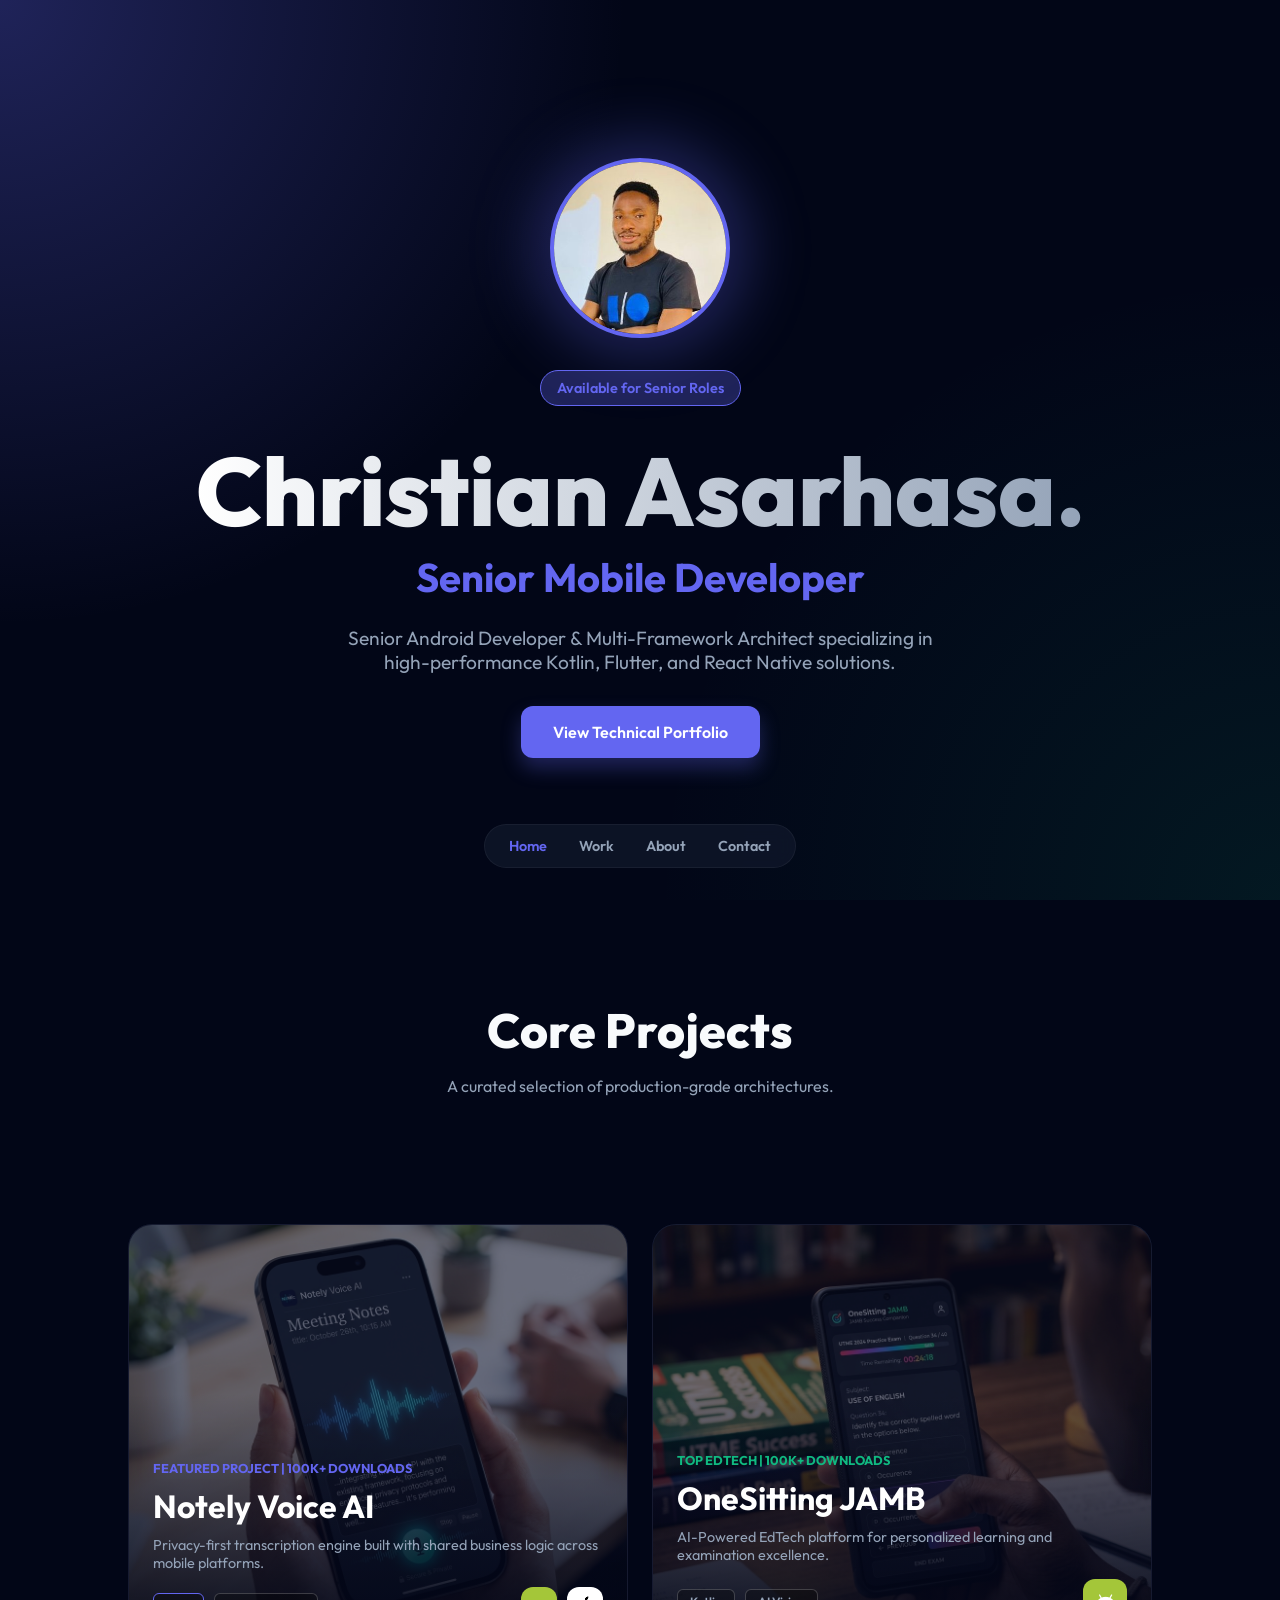
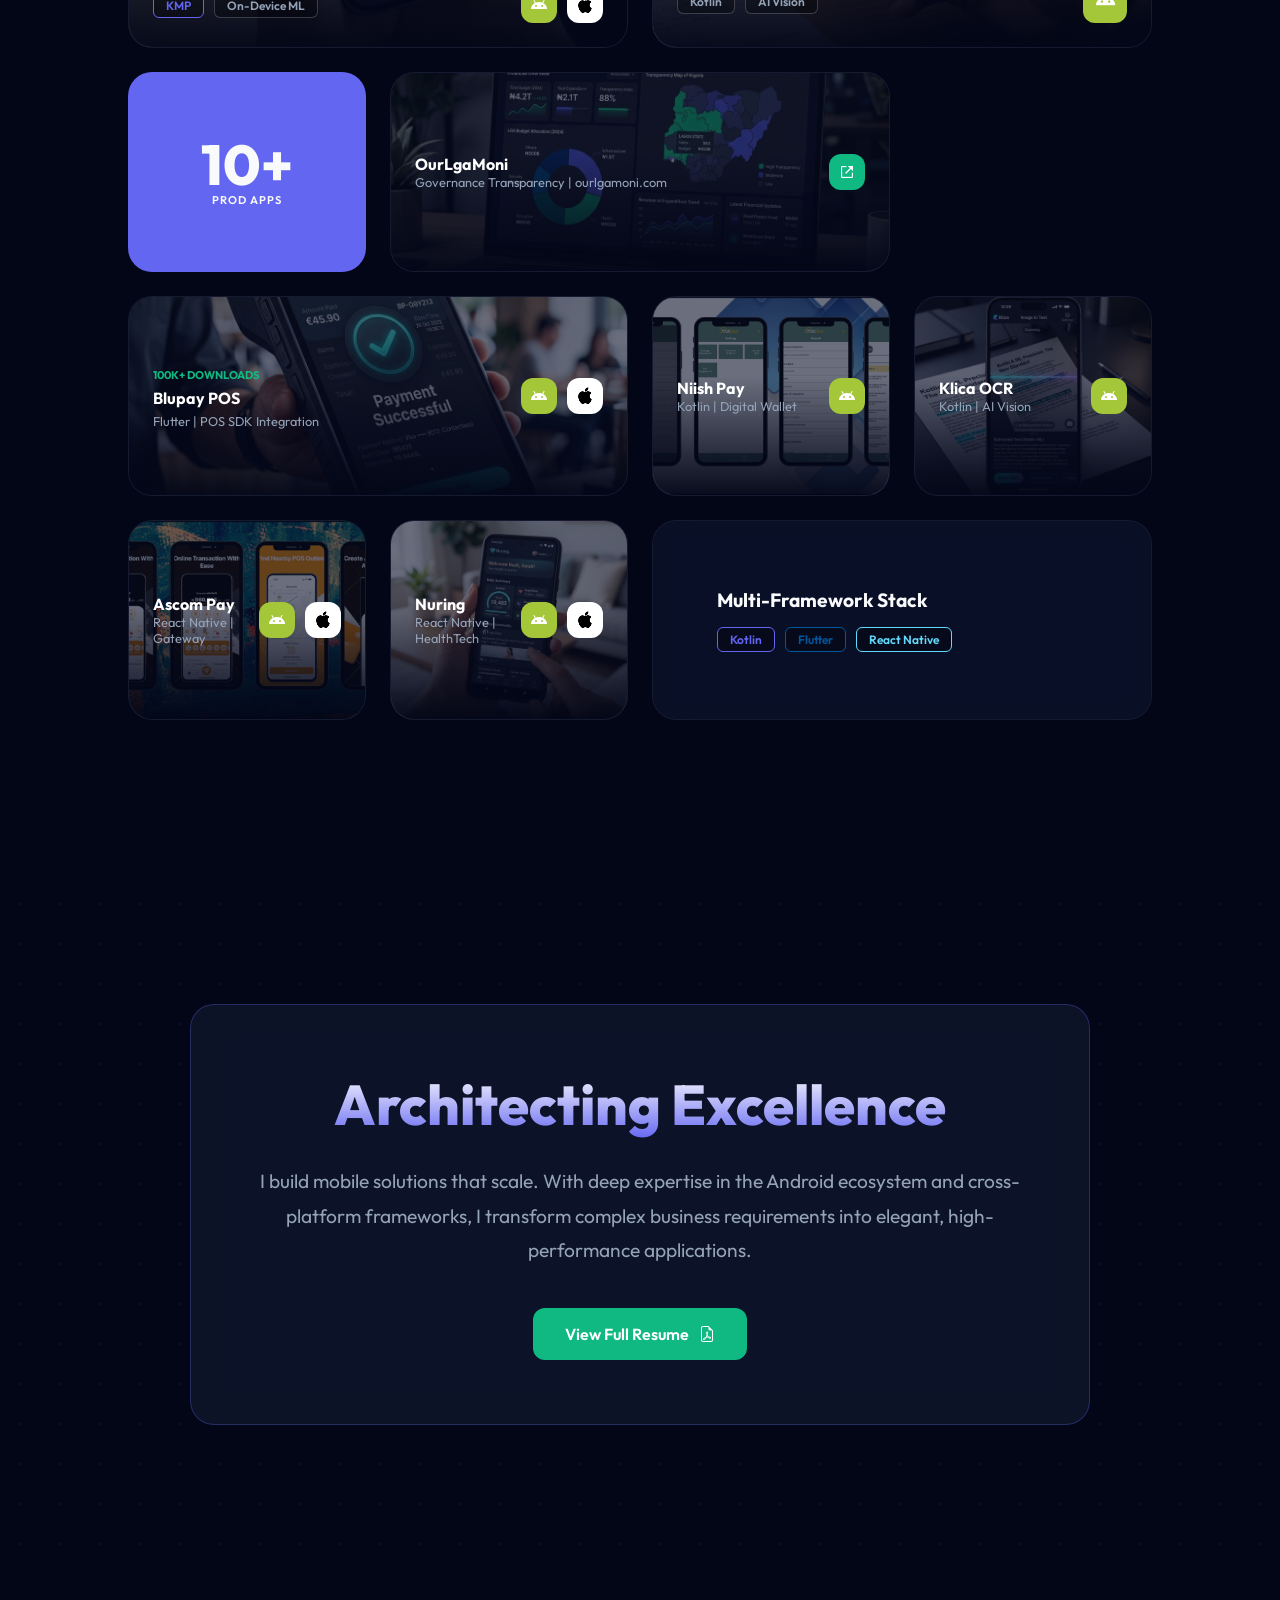
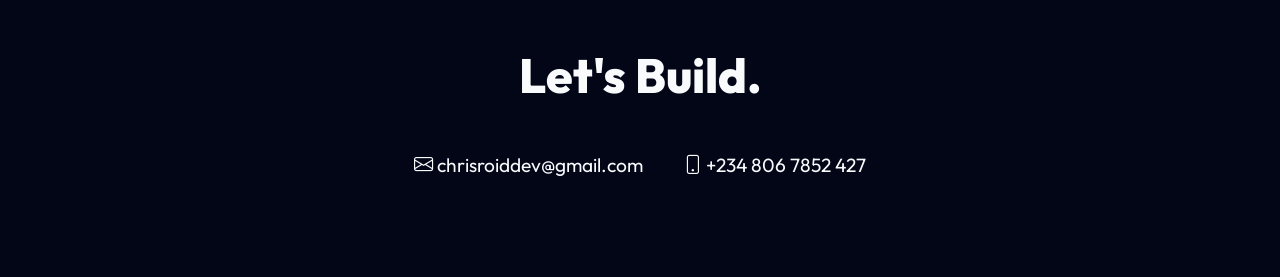
==== commit 51e48920: "feat: complete "Next-Gen" architectural overhaul and portfolio rebrand - Implemented high-end Glassm" ====
--- a/index.html
+++ b/index.html
@@ -5,521 +5,259 @@
   <meta charset="utf-8">
   <meta content="width=device-width, initial-scale=1.0" name="viewport">
 
-  <title>Chris Asarhasa Portfolio</title>
-  <meta content="" name="description">
-  <meta content="" name="keywords">
+  <title>Christian Asarhasa | Senior Mobile Developer</title>
+  <meta content="Senior Android Developer and Multi-Framework Architect" name="description">
 
   <!-- Favicons -->
   <link href="assets/img/favicon-32x32.png" rel="icon">
   <link href="assets/img/apple-touch-icon.png" rel="apple-touch-icon">
 
-  <!-- Google Fonts -->
-  <link href="https://fonts.googleapis.com/css?family=Open+Sans:300,300i,400,400i,600,600i,700,700i|Raleway:300,300i,400,400i,500,500i,600,600i,700,700i|Poppins:300,300i,400,400i,500,500i,600,600i,700,700i" rel="stylesheet">
-
   <!-- Vendor CSS Files -->
   <link href="assets/vendor/aos/aos.css" rel="stylesheet">
-  <link href="assets/vendor/bootstrap/css/bootstrap.min.css" rel="stylesheet">
   <link href="assets/vendor/bootstrap-icons/bootstrap-icons.css" rel="stylesheet">
   <link href="assets/vendor/boxicons/css/boxicons.min.css" rel="stylesheet">
-  <link href="assets/vendor/glightbox/css/glightbox.min.css" rel="stylesheet">
-  <link href="assets/vendor/swiper/swiper-bundle.min.css" rel="stylesheet">
-
-  <!-- Template Main CSS File -->
-  <link href="assets/css/style.css" rel="stylesheet">
-  <link href="assets/css/elite.css" rel="stylesheet">
-
-  <!-- =======================================================
-  * Template Name: MyResume - v4.10.0
-  * Template URL: https://bootstrapmade.com/free-html-bootstrap-template-my-resume/
-  * Author: BootstrapMade.com
-  * License: https://bootstrapmade.com/license/
-  ======================================================== -->
-  <style>
-    /* Critical Dark Theme Overrides - Nuclear Option */
-    body, section, .section-bg, .portfolio, .about, .resume, .services, .testimonials, #facts, #contact, #footer, footer {
-      background-color: #020617 !important;
-      color: #f8fafc !important;
-    }
-    section:nth-child(even), .section-bg, #facts, #contact, .facts .count-box, .contact .info, .contact .php-email-form {
-      background-color: #0f172a !important;
-    }
-    .facts .count-box, .contact .info, .contact .php-email-form {
-      border: 1px solid rgba(148, 163, 184, 0.1) !important;
-    }
-    #facts .count-box p, .facts .count-box p, .skills .skill {
-      color: #ffffff !important; /* Set to white for high contrast */
-    }
-    #footer, footer {
-      border-top: 1px solid rgba(148, 163, 184, 0.1) !important;
-    }
-  </style>
+
+  <!-- Design Systems -->
+  <link href="assets/css/nextgen.css" rel="stylesheet">
 </head>
 
 <body>
 
-  <!-- ======= Mobile nav toggle button ======= -->
-  <!-- <button type="button" class="mobile-nav-toggle d-xl-none"><i class="bi bi-list mobile-nav-toggle"></i></button> -->
-  <i class="bi bi-list mobile-nav-toggle d-lg-none"></i>
-  <!-- ======= Header ======= -->
-  <header id="header" class="d-flex flex-column justify-content-center">
-
-    <nav id="navbar" class="navbar nav-menu">
-      <ul>
-        <li><a href="#hero" class="nav-link scrollto active"><i class="bx bx-home"></i> <span>Home</span></a></li>
-        <li><a href="#about" class="nav-link scrollto"><i class="bx bx-user"></i> <span>About</span></a></li>
-        <li><a href="#resume" class="nav-link scrollto"><i class="bx bx-file-blank"></i> <span>Resume</span></a></li>
-        <li><a href="#portfolio" class="nav-link scrollto"><i class="bx bx-book-content"></i> <span>Portfolio</span></a></li>
-        <li><a href="#contact" class="nav-link scrollto"><i class="bx bx-envelope"></i> <span>Contact</span></a></li>
-      </ul>
-    </nav><!-- .nav-menu -->
-
-  </header><!-- End Header -->
-
-  <!-- ======= Hero Section ======= -->
-  <section id="hero" class="d-flex flex-column justify-content-center">
-    <div class="container" data-aos="zoom-in" data-aos-delay="100">
-      <h1>Chris Asarhasa</h1>
-      <p>Building <span class="typed" data-typed-items="World-Class Android Apps, Scalable Mobile Architecture, High-Performance Kotlin Apps, Data-Driven Solutions, Open-Source Tools"></span></p>
-      <div class="social-links">
-        <a href="https://twitter.com/chrisroid" target="_blank" class="twitter"><i class="bx bxl-twitter"></i></a>
-        <a href="https://github.com/chrisroid" target="_blank" class="github"><i class="bx bxl-github"></i></a>
-        <a href="https://www.linkedin.com/in/christianasarhasa2019" target="_blank" class="linkedin"><i class="bx bxl-linkedin"></i></a>
-      </div>
-      <div class="mt-4">
-        <a href="#portfolio" class="btn btn-outline-primary px-4 py-2">View Technical Work</a>
-      </div>
-    </div>
-  </section><!-- End Hero -->
+  <nav class="floating-nav">
+    <a href="#hero" class="active">Home</a>
+    <a href="#work">Work</a>
+    <a href="#about">About</a>
+    <a href="#contact">Contact</a>
+  </nav>
 
   <main id="main">
 
-    <!-- ======= About Section ======= -->
-    <section id="about" class="about">
-      <div class="container" data-aos="fade-up">
-
-        <div class="section-title">
-          <h2>About</h2>
-          <p>Experienced Android Developer | Transforming Ideas into Seamless Mobile Experiences | Expert in Kotlin, Java, Swift and UI/UX Optimization | Innovator in Mobile App Architecture | Open to New Opportunities</p>
+    <!-- Hero Section -->
+    <section id="hero" class="hero-container">
+      <div class="hero-image-container" data-aos="zoom-in">
+        <img src="assets/img/profile-img.jpg" alt="Christian Asarhasa" class="hero-profile-img">
+        <div class="hero-glow"></div>
+      </div>
+      <div class="hero-badge" data-aos="fade-down" data-aos-delay="200">Available for Senior Roles</div>
+      <h1 class="hero-title" data-aos="zoom-out" data-aos-delay="400" style="margin-bottom: 0.5rem;">
+        Christian Asarhasa.
+      </h1>
+      <h2 style="color: var(--accent-primary); font-size: clamp(1.5rem, 4vw, 2.5rem); font-weight: 700; margin-bottom: 1.5rem;" data-aos="fade-up" data-aos-delay="500">
+        Senior Mobile Developer
+      </h2>
+      <p class="hero-subtitle" style="color: var(--text-dim); font-size: 1.2rem; max-width: 600px; margin-bottom: 3rem;" data-aos="fade-up" data-aos-delay="400">
+        Senior Android Developer & Multi-Framework Architect specializing in high-performance Kotlin, Flutter, and React Native solutions.
+      </p>
+      <div data-aos="fade-up" data-aos-delay="600">
+        <a href="#work" class="btn-primary" style="background: var(--accent-primary); color: white; padding: 16px 32px; border-radius: 12px; text-decoration: none; font-weight: 600; box-shadow: 0 10px 20px var(--accent-glow);">View Technical Portfolio</a>
+      </div>
+    </section>
+
+    <!-- Work Section (Bento Grid) -->
+    <section id="work" style="padding: 100px 0;">
+      <div class="container">
+        <div style="text-align: center; margin-bottom: 4rem;">
+          <h2 style="font-size: 3rem; font-weight: 800; margin-bottom: 1rem;">Core Projects</h2>
+          <p style="color: var(--text-dim);">A curated selection of production-grade architectures.</p>
         </div>
 
-        <div class="row">
-          <div class="col-lg-4">
-            <img src="assets/img/profile-img.jpg" class="img-fluid" alt="">
-          </div>
-          <div class="col-lg-8 pt-4 pt-lg-0 content">
-            <h3>Senior Android Developer</h3>
-            <p class="fst-italic">
-              Experience in all things Kotlin
-            </p>
-            <div class="row">
-              <div class="col-lg-6">
-                <ul>
-                  <li><i class="bi bi-chevron-right"></i> <strong>Phone:</strong> <span><a href="tel:+2348067852427">+234 806 7852 427</a></span></li>
-                </ul>
-              </div>
-              <div class="col-lg-6">
-                <ul>
-                  <li><i class="bi bi-chevron-right"></i> <strong>Email:</strong> <span><a href="mailto:chrisroiddev@gmail.com">chrisroiddev@gmail.com</a></span></li>
-                </ul>
-              </div>
-            </div>
-          </div>
+        <div class="bento-grid">
+          
+          <!-- 1. Notely Voice AI (Featured) -->
+          <div class="bento-item large glass-card" data-aos="fade-up">
+             <img src="assets/img/portfolio/notely.png" class="bento-img" alt="Notely">
+             <div class="bento-overlay">
+                <span style="color: var(--accent-primary); font-size: 0.8rem; font-weight: 700; text-transform: uppercase;">Featured Project | 100k+ Downloads</span>
+                <h3 style="font-size: 2rem; margin: 10px 0;">Notely Voice AI</h3>
+                <p style="color: var(--text-dim);">Privacy-first transcription engine built with shared business logic across mobile platforms.</p>
+                <div style="display: flex; justify-content: space-between; align-items: center; margin-top: 15px;">
+                  <div style="display: flex; gap: 10px;">
+                    <span class="tech-tag" style="border-color: var(--accent-primary); color: var(--accent-primary);">KMP</span>
+                    <span class="tech-tag">On-Device ML</span>
+                  </div>
+                  <div style="display: flex; gap: 10px;">
+                    <a href="https://play.google.com/store/apps/details?id=com.notelyvoice.app" target="_blank" class="project-link" style="background: #a4c639; width: 36px; height: 36px; font-size: 1rem;"><i class="bi bi-android"></i></a>
+                    <a href="https://apps.apple.com/us/app/notely-voice-ai-voice-to-text/id6745835691" target="_blank" class="project-link" style="background: #ffffff; color: #000; width: 36px; height: 36px; font-size: 1rem;"><i class="bi bi-apple"></i></a>
+                  </div>
+                </div>
+            </div>
+          </div>
+
+          <!-- 2. OneSitting JAMB -->
+          <div class="bento-item large glass-card" data-aos="fade-up" data-aos-delay="100">
+            <img src="assets/img/portfolio/onesitting.png" class="bento-img" alt="OneSitting">
+            <div class="bento-overlay">
+                <span style="color: var(--accent-secondary); font-size: 0.8rem; font-weight: 700; text-transform: uppercase;">Top EdTech | 100k+ Downloads</span>
+                <h3 style="font-size: 2rem; margin: 10px 0;">OneSitting JAMB</h3>
+                <p style="color: var(--text-dim);">AI-Powered EdTech platform for personalized learning and examination excellence.</p>
+                <div style="display: flex; justify-content: space-between; align-items: center; margin-top: 15px;">
+                  <div style="display: flex; gap: 10px;">
+                    <span class="tech-tag">Kotlin</span>
+                    <span class="tech-tag">AI Vision</span>
+                  </div>
+                  <a href="https://play.google.com/store/apps/details?id=com.onesitting.jambcbtapp" target="_blank" class="project-link" style="background: #a4c639;"><i class="bi bi-android"></i></a>
+                </div>
+            </div>
+          </div>
+
+          <!-- Stats Card -->
+          <div class="bento-item glass-card" data-aos="fade-up" data-aos-delay="200" style="background: var(--accent-primary); border: none; display: flex; align-items: center; justify-content: center;">
+            <div style="text-align: center;">
+              <h4 style="font-size: 3.5rem; font-weight: 800; line-height: 1;">10+</h4>
+              <p style="font-weight: 600; text-transform: uppercase; font-size: 0.7rem; letter-spacing: 1px;">Prod Apps</p>
+            </div>
+          </div>
+
+          <!-- 4. OurLgaMoney -->
+          <div class="bento-item wide glass-card" data-aos="fade-up" data-aos-delay="300">
+            <img src="assets/img/portfolio/ourlgamoney.png" class="bento-img" alt="OurLgaMoney">
+            <div class="bento-overlay small">
+              <div style="display: flex; justify-content: space-between; align-items: center; width: 100%;">
+                <div>
+                  <h4 style="margin: 0;">OurLgaMoni</h4>
+                  <p style="color: var(--text-dim); margin: 0; font-size: 0.8rem;">Governance Transparency | ourlgamoni.com</p>
+                </div>
+                <a href="https://ourlgamoni.com" target="_blank" class="project-link small"><i class="bx bx-link-external"></i></a>
+              </div>
+            </div>
+          </div>
+
+          <!-- Blupay POS -->
+          <div class="bento-item wide glass-card" data-aos="fade-up" data-aos-delay="400">
+            <img src="assets/img/portfolio/blupay.png" class="bento-img" alt="Blupay">
+            <div class="bento-overlay small">
+              <div style="display: flex; justify-content: space-between; align-items: center; width: 100%;">
+                <div>
+                  <span style="color: var(--accent-secondary); font-size: 0.7rem; font-weight: 700; text-transform: uppercase;">100k+ Downloads</span>
+                  <h4 style="margin: 5px 0;">Blupay POS</h4>
+                  <p style="color: var(--text-dim); margin: 0; font-size: 0.8rem;">Flutter | POS SDK Integration</p>
+                </div>
+                <div style="display: flex; gap: 10px;">
+                  <a href="https://play.google.com/store/apps/details?id=com.blupenguin.blupay" target="_blank" class="project-link small" style="background: #a4c639;"><i class="bi bi-android"></i></a>
+                  <a href="https://apps.apple.com/us/app/blupayment/id1573938529" target="_blank" class="project-link small" style="background: #ffffff; color: #000;"><i class="bi bi-apple"></i></a>
+                </div>
+              </div>
+            </div>
+          </div>
+
+          <!-- Niish Pay -->
+          <div class="bento-item glass-card utility-card" data-aos="fade-up" data-aos-delay="500">
+            <img src="assets/img/portfolio/niishpay.png" class="bento-img" alt="Niish Pay">
+            <div class="bento-overlay small">
+              <div style="display: flex; justify-content: space-between; align-items: center; width: 100%;">
+                <div>
+                  <h4 style="margin: 0;">Niish Pay</h4>
+                  <p style="color: var(--text-dim); margin: 0; font-size: 0.8rem;">Kotlin | Digital Wallet</p>
+                </div>
+                <a href="https://play.google.com/store/apps/details?id=com.niishcloud.merchant.app" target="_blank" class="project-link small" style="background: #a4c639;"><i class="bi bi-android"></i></a>
+              </div>
+            </div>
+          </div>
+
+          <!-- Klica OCR -->
+          <div class="bento-item glass-card utility-card" data-aos="fade-up" data-aos-delay="600">
+            <img src="assets/img/portfolio/klica_ocr.png" class="bento-img" alt="Klica OCR">
+            <div class="bento-overlay small">
+              <div style="display: flex; justify-content: space-between; align-items: center; width: 100%;">
+                <div>
+                  <h4 style="margin: 0;">Klica OCR</h4>
+                  <p style="color: var(--text-dim); margin: 0; font-size: 0.8rem;">Kotlin | AI Vision</p>
+                </div>
+                <a href="https://play.google.com/store/apps/details?id=com.klica.aitexteditor" target="_blank" class="project-link small" style="background: #a4c639;"><i class="bi bi-android"></i></a>
+              </div>
+            </div>
+          </div>
+
+          <!-- Ascom Pay -->
+          <div class="bento-item glass-card utility-card" data-aos="fade-up" data-aos-delay="700">
+            <img src="assets/img/portfolio/ascompay.png" class="bento-img" alt="Ascom Pay">
+            <div class="bento-overlay small">
+              <div style="display: flex; justify-content: space-between; align-items: center; width: 100%;">
+                <div>
+                  <h4 style="margin: 0;">Ascom Pay</h4>
+                  <p style="color: var(--text-dim); margin: 0; font-size: 0.8rem;">React Native | Gateway</p>
+                </div>
+                <div style="display: flex; gap: 10px;">
+                  <a href="https://play.google.com/store/apps/details?id=com.ascompay_mobile" target="_blank" class="project-link small" style="background: #a4c639;"><i class="bi bi-android"></i></a>
+                  <a href="https://apps.apple.com/us/app/ascom-pay/id6541750547" target="_blank" class="project-link small" style="background: #ffffff; color: #000;"><i class="bi bi-apple"></i></a>
+                </div>
+              </div>
+            </div>
+          </div>
+
+          <!-- Nuring -->
+          <div class="bento-item glass-card utility-card" data-aos="fade-up" data-aos-delay="800">
+            <img src="assets/img/portfolio/nuring.png" class="bento-img" alt="Nuring">
+            <div class="bento-overlay small">
+              <div style="display: flex; justify-content: space-between; align-items: center; width: 100%;">
+                <div>
+                  <h4 style="margin: 0;">Nuring</h4>
+                  <p style="color: var(--text-dim); margin: 0; font-size: 0.8rem;">React Native | HealthTech</p>
+                </div>
+                <div style="display: flex; gap: 10px;">
+                  <a href="https://play.google.com/store/apps/details?id=com.nuring.app" target="_blank" class="project-link small" style="background: #a4c639;"><i class="bi bi-android"></i></a>
+                  <a href="https://apps.apple.com/us/app/nuring/id6744298934" target="_blank" class="project-link small" style="background: #ffffff; color: #000;"><i class="bi bi-apple"></i></a>
+                </div>
+              </div>
+            </div>
+          </div>
+
+          <!-- Stack Mastery -->
+          <div class="bento-item wide glass-card utility-card" data-aos="fade-up" data-aos-delay="900">
+             <div style="padding: 2rem; display: flex; flex-direction: column; justify-content: center; height: 100%;">
+               <h4 style="margin-bottom: 15px; font-size: 1.2rem;">Multi-Framework Stack</h4>
+               <div style="display: flex; gap: 10px; flex-wrap: wrap;">
+                 <span class="tech-tag" style="border-color: var(--accent-primary); color: var(--accent-primary);">Kotlin</span>
+                 <span class="tech-tag" style="border-color: #02569B; color: #02569B;">Flutter</span>
+                 <span class="tech-tag" style="border-color: #61dafb; color: #61dafb;">React Native</span>
+               </div>
+             </div>
+          </div>
+
         </div>
-
-      </div>
-    </section><!-- End About Section -->
-
-    <!-- ======= Facts Section ======= -->
-    <section id="facts" class="facts">
-      <div class="container" data-aos="fade-up">
-        <div class="section-title">
-          <h2>Facts</h2>
+      </div>
+    </section>
+
+    <!-- About Section -->
+    <section id="about" style="padding: 120px 0; position: relative; overflow: hidden; display: flex; justify-content: center; align-items: center;">
+      <div class="container" style="max-width: 900px; margin: 0 auto; width: 100%;" data-aos="fade-up">
+        <div class="glass-card" style="padding: 4rem; text-align: center; background: rgba(15, 23, 42, 0.8); border: 1px solid var(--accent-glow);">
+          <h2 style="font-size: clamp(2rem, 5vw, 3.5rem); font-weight: 800; margin-bottom: 1.5rem; background: linear-gradient(to bottom, #fff, var(--accent-primary)); -webkit-background-clip: text; -webkit-text-fill-color: transparent;">Architecting Excellence</h2>
+          <p style="color: var(--text-dim); line-height: 1.8; font-size: 1.2rem; margin-bottom: 2.5rem;">
+            I build mobile solutions that scale. With deep expertise in the Android ecosystem and cross-platform frameworks, I transform complex business requirements into elegant, high-performance applications.
+          </p>
+          <div style="display: flex; justify-content: center;">
+            <a href="https://docs.google.com/document/d/1fJHStqVphMJLh0NL9ZAJEpFYcxeUUPPk/edit?usp=sharing" target="_blank" class="project-link" style="width: auto; height: auto; padding: 16px 32px; border-radius: 12px; font-weight: 600; font-size: 1rem; gap: 10px;">
+              View Full Resume <i class="bi bi-file-earmark-pdf"></i>
+            </a>
+          </div>
         </div>
-    
-        <div class="row justify-content-center">
-          <div class="col-lg-3 col-md-6">
-            <div class="count-box">
-              <i class="bi bi-code-square"></i>
-              <span data-purecounter-start="0" data-purecounter-end="5" data-purecounter-duration="1" class="purecounter" style="color: #ffffff !important;"></span>
-              <p style="color: #ffffff !important;">Years of Engineering</p>
-            </div>
-          </div>
-    
-          <div class="col-lg-3 col-md-6 mt-5 mt-md-0">
-            <div class="count-box">
-              <i class="bi bi-cpu"></i>
-              <span data-purecounter-start="0" data-purecounter-end="9" data-purecounter-duration="1" class="purecounter" style="color: #ffffff !important;"></span>
-              <p style="color: #ffffff !important;">Production Apps</p>
-            </div>
-          </div>
-    
-          <div class="col-lg-3 col-md-6 mt-5 mt-lg-0">
-            <div class="count-box">
-              <i class="bi bi-terminal"></i>
-              <span data-purecounter-start="0" data-purecounter-end="12" data-purecounter-duration="1" class="purecounter" style="color: #ffffff !important;"></span>
-              <p style="color: #ffffff !important;">Technical Talks</p>
-            </div>
-          </div>
-        </div>
-      </div>
-    </section>
-
-         <!-- ======= Resume Section ======= -->
-         <section id="resume" class="resume">
-          <div class="container" data-aos="fade-up">
-    
-            <div class="section-title">
-              <h2>GO To My Resume</h2>
-              <a href="https://docs.google.com/document/d/1fJHStqVphMJLh0NL9ZAJEpFYcxeUUPPk/edit?usp=sharing&ouid=105181272458191234917&rtpof=true&sd=true" class="btn btn-primary" target="_blank">View Resume</a>
-            </div>
-    
-          </div>
-        </section><!-- End Resume Section -->
-    
-
-    <!-- ======= Portfolio Section ======= -->
-    <section id="portfolio" class="portfolio section-bg">
-      <div class="container" data-aos="fade-up">
-
-        <div class="section-title">
-          <h2>Portfolio</h2>
-          <p>A collection of technical solutions across fintech, edtech, and open-source ecosystems, focusing on scalable architecture and performance.</p>
-        </div>
-
-        <div class="row">
-          <div class="col-lg-12 d-flex justify-content-center" data-aos="fade-up" data-aos-delay="100">
-            <ul id="portfolio-flters">
-              <li data-filter="*" class="filter-active">All</li>
-          </div>
-        </div>
-
-        <div class="row portfolio-container" data-aos="fade-up" data-aos-delay="200">
-
-          <div class="col-lg-7 col-md-12 portfolio-item filter-app featured-project">
-            <div class="portfolio-wrap">
-              <img src="assets/img/portfolio/ourlgamoney.png" class="img-fluid" alt="OurLgaMoney Dashboard">
-              <div class="portfolio-info">
-                <h4>OurLgaMoney.com</h4>
-                <p>Next.js | Supabase | Python | Pandas</p>
-                <div class="portfolio-links">
-                  <a href="https://ourlgamoney.com" target="_blank" title="Live Site"><i class="bx bx-link-external"></i></a>
-                </div>
-              </div>
-            </div>
-          </div>
-
-          <div class="col-lg-5 col-md-12 portfolio-item filter-app featured-project notely-card">
-            <div class="portfolio-wrap">
-              <img src="assets/img/portfolio/notely.png" class="img-fluid" alt="Notely Voice AI">
-              <div class="portfolio-info">
-                <h4>Notely Voice AI</h4>
-                <p>Kotlin Multiplatform | On-Device ML</p>
-                <div class="portfolio-links">
-                  <a href="https://notelyvoice.ai" target="_blank" title="Website"><i class="bx bx-link-external"></i></a>
-                </div>
-              </div>
-            </div>
-          </div>
-
-          <div class="col-lg-4 col-md-6 portfolio-item filter-app">
-            <div class="portfolio-wrap">
-              <img src="assets/img/portfolio/blupay.png" class="img-fluid" alt="Blupay POS">
-              <div class="portfolio-info">
-                <h4>Blupay POS</h4>
-                <p>Flutter | POS SDK | Fintech</p>
-                <div class="portfolio-links">
-                  <a href="https://play.google.com/store/apps/details?id=com.blupenguin.blupay" target="_blank" title="Play Store"><i class="bx bx-link-external"></i></a>
-                </div>
-              </div>
-            </div>
-          </div>
-
-          <div class="col-lg-4 col-md-6 portfolio-item filter-app">
-            <div class="portfolio-wrap">
-              <img src="assets/img/portfolio/niishpay.png" class="img-fluid" alt="">
-              <div class="portfolio-info">
-                <a href="niish-pay.html" class="portfolio-details-lightbox" data-glightbox="type: external" title="Portfolio Details">
-                <h4>Niish Pay</h4>
-                <p>Kotlin | Fintech | Wallet SDK</p>
-                <div class="portfolio-links">
-                  <a href="niish-pay.html" class="portfolio-details-lightbox" data-glightbox="type: external" title="Portfolio Details"><i class="bx bx-link"></i></a>
-                </div>
-              </a>
-              </div>
-            </div>
-          </div>
-          
-          <div class="col-lg-4 col-md-6 portfolio-item filter-app">
-            <div class="portfolio-wrap">
-              <img src="assets/img/portfolio/ascompay.png" class="img-fluid" alt="">
-              <div class="portfolio-info">
-                <a href="ascom-pay.html" class="portfolio-details-lightbox" data-glightbox="type: external" title="Recipe Diary Details">
-                <h4>Ascom Pay</h4>
-                <p>React Native | Payment Gateway</p>
-                <div class="portfolio-links">
-                  <a href="ascom-pay.html" class="portfolio-details-lightbox" data-glightbox="type: external" title="Ascom Pay Details"><i class="bx bx-link"></i></a>
-                </div>
-              </a>
-              </div>
-            </div>
-          </div>
-
-          <div class="col-lg-4 col-md-6 portfolio-item filter-app">
-            <div class="portfolio-wrap">
-              <img src="assets/img/portfolio/klica_ocr.png" class="img-fluid" alt="Klica Image to Text">
-              <div class="portfolio-info">
-                <h4>Klica Image to Text</h4>
-                <p>Kotlin | OCR | AI Scanner</p>
-                <div class="portfolio-links">
-                  <a href="https://klica.ng/apps/" target="_blank" title="Website"><i class="bx bx-link-external"></i></a>
-                </div>
-              </div>
-            </div>
-          </div>
-
-          <div class="col-lg-4 col-md-6 portfolio-item filter-app">
-            <div class="portfolio-wrap">
-              <img src="assets/img/portfolio/nuring.png" class="img-fluid" alt="Nuring App">
-              <div class="portfolio-info">
-                <h4>Nuring</h4>
-                <p>React Native | HealthTech | Community</p>
-                <div class="portfolio-links">
-                  <a href="https://play.google.com/store/apps/details?id=com.nuring.app" target="_blank" title="Play Store"><i class="bx bx-link-external"></i></a>
-                </div>
-              </div>
-            </div>
-          </div>
-
-
-        </div>
-
-      </div>
-    </section><!-- End Portfolio Section -->
-
-        <!-- ======= Skills Section ======= -->
-        <section id="skills" class="skills section-bg">
-          <div class="container" data-aos="fade-up">
-    
-            <div class="section-title">
-              <h2>Skills</h2>
-            </div>
-    
-            <div class="row skills-content">
-    
-              <div class="col-lg-6">
-    
-                <div class="progress">
-                  <span class="skill">Kotlin <i class="val">100%</i></span>
-                  <div class="progress-bar-wrap">
-                    <div class="progress-bar" role="progressbar" aria-valuenow="100" aria-valuemin="0" aria-valuemax="100" style="width: 100%;"></div>
-                  </div>
-                </div>
-    
-                <div class="progress">
-                  <span class="skill">Java <i class="val">100%</i></span>
-                  <div class="progress-bar-wrap">
-                    <div class="progress-bar" role="progressbar" aria-valuenow="100" aria-valuemin="0" aria-valuemax="100" style="width: 100%;"></div>
-                  </div>
-                </div>
-    
-                <div class="progress">
-                  <span class="skill">XML <i class="val">100%</i></span>
-                  <div class="progress-bar-wrap">
-                    <div class="progress-bar" role="progressbar" aria-valuenow="100" aria-valuemin="0" aria-valuemax="100" style="width: 100%;"></div>
-                  </div>
-                </div>
-    
-              </div>
-    
-              <div class="col-lg-6">
-    
-                <div class="progress">
-                  <span class="skill">Jetpack Compose <i class="val">100%</i></span>
-                  <div class="progress-bar-wrap">
-                    <div class="progress-bar" role="progressbar" aria-valuenow="100" aria-valuemin="0" aria-valuemax="100" style="width: 100%;"></div>
-                  </div>
-                </div>
-    
-                <div class="progress">
-                  <span class="skill">Kotlin Multiplatform <i class="val">100%</i></span>
-                  <div class="progress-bar-wrap">
-                    <div class="progress-bar" role="progressbar" aria-valuenow="100" aria-valuemin="0" aria-valuemax="100" style="width: 100%;"></div>
-                  </div>
-                </div>
-    
-                <div class="progress">
-                  <span class="skill">SQL and Databases <i class="val">100%</i></span>
-                  <div class="progress-bar-wrap">
-                    <div class="progress-bar" role="progressbar" aria-valuenow="100" aria-valuemin="0" aria-valuemax="100" style="width: 100%;"></div>
-                  </div>
-                </div>
-    
-              </div>
-    
-              <div class="col-lg-6">
-    
-                <div class="progress">
-                  <span class="skill">Firebase <i class="val">100%</i></span>
-                  <div class="progress-bar-wrap">
-                    <div class="progress-bar" role="progressbar" aria-valuenow="100" aria-valuemin="0" aria-valuemax="100" style="width: 100%;"></div>
-                  </div>
-                </div>
-    
-                <div class="progress">
-                  <span class="skill">Retrofit <i class="val">100%</i></span>
-                  <div class="progress-bar-wrap">
-                    <div class="progress-bar" role="progressbar" aria-valuenow="100" aria-valuemin="0" aria-valuemax="100" style="width: 100%;"></div>
-                  </div>
-                </div>
-    
-                <div class="progress">
-                  <span class="skill">VCS(Git)<i class="val">100%</i></span>
-                  <div class="progress-bar-wrap">
-                    <div class="progress-bar" role="progressbar" aria-valuenow="100" aria-valuemin="0" aria-valuemax="100" style="width: 100%;"></div>
-                  </div>
-                </div>
-    
-              </div>
-    
-              <div class="col-lg-6">
-    
-                <div class="progress">
-                  <span class="skill">Communication <i class="val">80%</i></span>
-                  <div class="progress-bar-wrap">
-                    <div class="progress-bar" role="progressbar" aria-valuenow="80" aria-valuemin="0" aria-valuemax="100"></div>
-                  </div>
-                </div>
-    
-                <div class="progress">
-                  <span class="skill">Team Player <i class="val">95%</i></span>
-                  <div class="progress-bar-wrap">
-                    <div class="progress-bar" role="progressbar" aria-valuenow="95" aria-valuemin="0" aria-valuemax="100"></div>
-                  </div>
-                </div>
-    
-                <div class="progress">
-                  <span class="skill">Problem Solving<i class="val">100%</i></span>
-                  <div class="progress-bar-wrap">
-                    <div class="progress-bar" role="progressbar" aria-valuenow="100" aria-valuemin="0" aria-valuemax="100"></div>
-                  </div>
-                </div>
-    
-              </div>
-    
-            </div>
-    
-          </div>
-        </section><!-- End Skills Section -->
-
-
-
-    <!-- ======= Contact Section ======= -->
-    <section id="contact" class="contact">
-      <div class="container" data-aos="fade-up">
-
-        <div class="section-title">
-          <h2>Contact</h2>
-        </div>
-
-        <div class="row mt-1">
-
-          <div class="col-lg-4">
-            <div class="info">
-              <div class="address">
-                <i class="bi bi-geo-alt"></i>
-                <h4>Location:</h4>
-                <p>Benin City</p>
-              </div>
-
-              <div class="email">
-                <i class="bi bi-envelope"></i>
-                <h4>Email:</h4>
-                <a href="mailto:chrisroiddev@gmail.com">chrisroiddev@gmail.com</a>
-              </div>
-
-              <div class="phone">
-                <i class="bi bi-phone"></i>
-                <h4>Call:</h4>
-                <p><a href="tel:+2348067852427">+234 806 7852 427</a></p>
-              </div>
-
-            </div>
-
-          </div>
-
-          <div class="col-lg-8 mt-5 mt-lg-0">
-
-            <form action="forms/contact.php" method="post" role="form" class="php-email-form">
-              <div class="row">
-                <div class="col-md-6 form-group">
-                  <input type="text" name="name" class="form-control" id="name" placeholder="Your Name" required>
-                </div>
-                <div class="col-md-6 form-group mt-3 mt-md-0">
-                  <input type="email" class="form-control" name="email" id="email" placeholder="Your Email" required>
-                </div>
-              </div>
-              <div class="form-group mt-3">
-                <input type="text" class="form-control" name="subject" id="subject" placeholder="Subject" required>
-              </div>
-              <div class="form-group mt-3">
-                <textarea class="form-control" name="message" rows="5" placeholder="Message" required></textarea>
-              </div>
-              <div class="my-3">
-                <div class="loading">Loading</div>
-                <div class="error-message"></div>
-                <div class="sent-message">Your message has been sent. Thank you!</div>
-              </div>
-              <div class="text-center"><button type="submit">Send Message</button></div>
-            </form>
-
-          </div>
-
-        </div>
-
-      </div>
-    </section><!-- End Contact Section -->
-
-  </main><!-- End #main -->
-
-  <!-- ======= Footer ======= -->
-  <footer id="footer">
-    <div class="container">
-      <h3>Chris Asarhasa</h3>
-      <p>Android Developer</p>
-      <div class="social-links">
-        <a href="https://twitter.com/chrisroid" target="_blank" class="twitter"><i class="bx bxl-twitter"></i></a>
-        <a href="https://github.com/chrisroid" target="_blank" class="github"><i class="bx bxl-github"></i></a>
-        <a href="https://www.linkedin.com/in/christianasarhasa2019" target="_blank" class="linkedin"><i class="bx bxl-linkedin"></i></a>
-      </div>
-      <div class="copyright">
-        &copy; Copyright <strong><span>MyResume</span></strong>. All Rights Reserved
-      </div>
-      <div class="credits">
-        <!-- All the links in the footer should remain intact. -->
-        <!-- You can delete the links only if you purchased the pro version. -->
-        <!-- Licensing information: [license-url] -->
-        <!-- Purchase the pro version with working PHP/AJAX contact form: https://bootstrapmade.com/free-html-bootstrap-template-my-resume/ -->
-        Designed by <a href="https://bootstrapmade.com/">BootstrapMade</a>
-      </div>
-    </div>
-  </footer><!-- End Footer -->
-
-  <div id="preloader"></div>
-  <a href="#" class="back-to-top d-flex align-items-center justify-content-center"><i class="bi bi-arrow-up-short"></i></a>
+      </div>
+      <!-- Decorative Background Art -->
+      <div style="position: absolute; top: 0; left: 0; width: 100%; height: 100%; z-index: -1; opacity: 0.1; background-image: radial-gradient(var(--accent-primary) 1px, transparent 1px); background-size: 40px 40px;"></div>
+    </section>
+
+    <!-- Contact Section -->
+    <section id="contact" style="padding: 100px 0; text-align: center;">
+      <h2 style="font-size: 3rem; font-weight: 800; margin-bottom: 3rem;">Let's Build.</h2>
+      <div style="display: flex; justify-content: center; gap: 40px; flex-wrap: wrap;">
+        <a href="mailto:chrisroiddev@gmail.com" style="color: var(--text-main); text-decoration: none; font-size: 1.2rem;"><i class="bi bi-envelope"></i> chrisroiddev@gmail.com</a>
+        <a href="tel:+2348067852427" style="color: var(--text-main); text-decoration: none; font-size: 1.2rem;"><i class="bi bi-phone"></i> +234 806 7852 427</a>
+      </div>
+    </section>
+
+  </main>
 
   <!-- Vendor JS Files -->
-  <script src="assets/vendor/purecounter/purecounter_vanilla.js"></script>
   <script src="assets/vendor/aos/aos.js"></script>
-  <script src="assets/vendor/bootstrap/js/bootstrap.bundle.min.js"></script>
-  <script src="assets/vendor/glightbox/js/glightbox.min.js"></script>
-  <script src="assets/vendor/isotope-layout/isotope.pkgd.min.js"></script>
-  <script src="assets/vendor/swiper/swiper-bundle.min.js"></script>
-  <script src="assets/vendor/typed.js/typed.min.js"></script>
-  <script src="assets/vendor/waypoints/noframework.waypoints.js"></script>
-  <script src="assets/vendor/php-email-form/validate.js"></script>
-
-  <!-- Template Main JS File -->
-  <script src="assets/js/main.js"></script>
+  <script>
+    AOS.init({
+      duration: 1000,
+      easing: 'ease-in-out',
+      once: true,
+      mirror: false
+    });
+  </script>
 
 </body>
 
--- a/assets/css/nextgen.css
+++ b/assets/css/nextgen.css
@@ -0,0 +1,366 @@
+@import url('https://fonts.googleapis.com/css2?family=Outfit:wght@300;400;600;800&family=JetBrains+Mono:wght@400;700&display=swap');
+
+:root {
+  --bg-void: #020617;
+  --bg-card: rgba(15, 23, 42, 0.6);
+  --accent-primary: #6366f1;
+  --accent-secondary: #10b981;
+  --accent-glow: rgba(99, 102, 241, 0.3);
+  --text-main: #f8fafc;
+  --text-dim: #94a3b8;
+  --glass-border: rgba(255, 255, 255, 0.05);
+  --glass-shine: rgba(255, 255, 255, 0.1);
+}
+
+/* Base resets */
+* {
+  margin: 0;
+  padding: 0;
+  box-sizing: border-box;
+}
+
+body {
+  background-color: var(--bg-void);
+  color: var(--text-main);
+  font-family: 'Outfit', sans-serif;
+  overflow-x: hidden;
+  background-image: 
+    radial-gradient(circle at 0% 0%, var(--accent-glow) 0%, transparent 40%),
+    radial-gradient(circle at 100% 100%, rgba(16, 185, 129, 0.1) 0%, transparent 40%);
+  background-attachment: fixed;
+}
+
+/* High-End Glassmorphism */
+.glass-card {
+  background: var(--bg-card);
+  backdrop-filter: blur(20px) saturate(180%);
+  -webkit-backdrop-filter: blur(20px) saturate(180%);
+  border: 1px solid var(--glass-border);
+  border-radius: 24px;
+  padding: 2rem;
+  transition: all 0.5s cubic-bezier(0.23, 1, 0.32, 1);
+  position: relative;
+  overflow: hidden;
+}
+
+.glass-card:hover {
+  transform: translateY(-10px) scale(1.02);
+  border-color: var(--glass-shine);
+  box-shadow: 0 20px 40px rgba(0, 0, 0, 0.4), 
+              0 0 20px var(--accent-glow);
+}
+
+.glass-card::before {
+  content: "";
+  position: absolute;
+  top: 0;
+  left: -100%;
+  width: 100%;
+  height: 100%;
+  background: linear-gradient(
+    90deg,
+    transparent,
+    rgba(255, 255, 255, 0.05),
+    transparent
+  );
+  transition: 0.5s;
+}
+
+.glass-card:hover::before {
+  left: 100%;
+}
+
+/* Next-Gen Hero */
+.hero-container {
+  height: 100vh;
+  display: flex;
+  flex-direction: column;
+  justify-content: center;
+  align-items: center;
+  text-align: center;
+  padding: 0 1rem;
+}
+
+.hero-image-container {
+  position: relative;
+  margin-bottom: 2rem;
+  width: 180px;
+  height: 180px;
+}
+
+.hero-profile-img {
+  width: 100%;
+  height: 100%;
+  border-radius: 50%;
+  object-fit: cover;
+  border: 4px solid var(--accent-primary);
+  position: relative;
+  z-index: 2;
+}
+
+.hero-glow {
+  position: absolute;
+  top: 50%;
+  left: 50%;
+  transform: translate(-50%, -50%);
+  width: 120%;
+  height: 120%;
+  background: var(--accent-glow);
+  filter: blur(30px);
+  border-radius: 50%;
+  z-index: 1;
+  animation: pulse 4s infinite ease-in-out;
+}
+
+@keyframes pulse {
+  0%, 100% { transform: translate(-50%, -50%) scale(1); opacity: 0.5; }
+  50% { transform: translate(-50%, -50%) scale(1.1); opacity: 0.8; }
+}
+
+.hero-badge {
+  background: var(--accent-glow);
+  color: var(--accent-primary);
+  padding: 8px 16px;
+  border-radius: 100px;
+  font-size: 0.9rem;
+  font-weight: 600;
+  margin-bottom: 2rem;
+  border: 1px solid var(--accent-primary);
+}
+
+.hero-title {
+  font-size: clamp(3rem, 10vw, 6rem);
+  font-weight: 800;
+  line-height: 1.1;
+  background: linear-gradient(to right, #fff, var(--text-dim));
+  -webkit-background-clip: text;
+  -webkit-text-fill-color: transparent;
+  margin-bottom: 1.5rem;
+}
+
+/* Bento Grid System */
+.bento-grid {
+  display: grid;
+  grid-template-columns: repeat(4, 1fr);
+  grid-auto-rows: 200px;
+  gap: 1.5rem;
+  padding: 4rem 10%;
+  max-width: 1600px;
+  margin: 0 auto;
+}
+
+.bento-item {
+  grid-column: span 1;
+  grid-row: span 1;
+  display: flex;
+  flex-direction: column;
+}
+
+.bento-img {
+  position: absolute;
+  top: 0;
+  left: 0;
+  width: 100%;
+  height: 100%;
+  object-fit: cover;
+  opacity: 0.4;
+  transition: 0.5s ease;
+  z-index: 1;
+}
+
+.glass-card:hover .bento-img {
+  opacity: 0.6;
+  transform: scale(1.1);
+}
+
+.bento-overlay {
+  position: absolute;
+  top: 0;
+  left: 0;
+  width: 100%;
+  height: 100%;
+  z-index: 5;
+  display: flex;
+  flex-direction: column;
+  justify-content: flex-end;
+  padding: 1.5rem;
+  background: linear-gradient(to top, rgba(2, 6, 23, 0.95) 0%, transparent 60%);
+  pointer-events: none;
+}
+
+.bento-overlay h3, .bento-overlay h4 {
+  color: #ffffff !important;
+  margin: 0 0 5px 0;
+}
+
+.bento-overlay p {
+  color: var(--text-dim) !important;
+  margin: 0;
+  font-size: 0.9rem;
+}
+
+.bento-overlay.small {
+  justify-content: center;
+}
+
+.tech-tag {
+  border: 1px solid rgba(255, 255, 255, 0.2);
+  color: var(--text-dim);
+  padding: 4px 12px;
+  border-radius: 6px;
+  font-size: 0.75rem;
+  font-weight: 600;
+  background: rgba(0, 0, 0, 0.3);
+}
+
+.project-link {
+  display: flex;
+  align-items: center;
+  justify-content: center;
+  width: 44px;
+  height: 44px;
+  background: var(--accent-secondary);
+  color: white;
+  border-radius: 12px;
+  text-decoration: none;
+  font-size: 1.2rem;
+  transition: 0.3s;
+  pointer-events: auto;
+}
+
+.project-link:hover {
+  transform: scale(1.1) rotate(5deg);
+  box-shadow: 0 0 15px var(--accent-secondary);
+}
+
+.project-link.small {
+  width: 36px;
+  height: 36px;
+  font-size: 1rem;
+}
+
+.bento-item.large {
+  grid-column: span 2;
+  grid-row: span 2;
+}
+
+.bento-item.wide {
+  grid-column: span 2;
+  grid-row: span 1;
+}
+
+/* Custom Nav */
+.floating-nav {
+  position: fixed;
+  bottom: 2rem;
+  left: 50%;
+  transform: translateX(-50%);
+  background: rgba(15, 23, 42, 0.8);
+  backdrop-filter: blur(10px);
+  padding: 12px 24px;
+  border-radius: 100px;
+  border: 1px solid var(--glass-border);
+  display: flex;
+  gap: 2rem;
+  z-index: 1000;
+}
+
+.floating-nav a {
+  color: var(--text-dim);
+  text-decoration: none;
+  font-size: 0.9rem;
+  font-weight: 600;
+  transition: 0.3s;
+}
+
+.floating-nav a:hover, .floating-nav a.active {
+  color: var(--accent-primary);
+}
+
+/* Responsive Overrides */
+@media (max-width: 1024px) {
+  .bento-grid {
+    grid-template-columns: repeat(2, 1fr);
+    padding: 2rem 5%;
+  }
+}
+
+@media (max-width: 768px) {
+  .hero-container {
+    height: auto;
+    padding: 100px 1.5rem;
+  }
+  
+  .hero-image-container {
+    width: 140px;
+    height: 140px;
+  }
+
+  .floating-nav {
+    width: 90%;
+    justify-content: space-around;
+    gap: 0.5rem;
+    bottom: 1rem;
+    padding: 10px;
+  }
+}
+
+@media (max-width: 640px) {
+  .bento-grid {
+    grid-template-columns: 1fr;
+    grid-auto-rows: auto;
+    gap: 2rem;
+    padding: 1.5rem;
+  }
+  
+  .bento-grid .glass-card {
+    padding: 0;
+    height: 380px; /* Default high-impact height for featured projects */
+    border-radius: 32px;
+  }
+
+  /* Surgical fix: Only the utility apps become small pills */
+  .utility-card.glass-card {
+    height: 180px !important;
+  }
+
+  #about .glass-card {
+    height: auto !important;
+    padding: 3rem 1.5rem !important;
+  }
+
+  .bento-item.large, .bento-item.wide {
+    grid-column: span 1;
+    grid-row: span 1;
+  }
+
+  /* Featured Overlays: Force bottom alignment and safe area */
+  .bento-item.large .bento-overlay, .bento-item.wide .bento-overlay, .bento-overlay {
+    display: flex !important;
+    flex-direction: column !important;
+    justify-content: flex-end !important;
+    text-align: left !important;
+    padding: 2rem !important;
+    padding-bottom: 80px !important;
+  }
+
+  /* Utility Overlays: Center text for the smaller cards */
+  .utility-card .bento-overlay {
+    justify-content: center !important;
+    padding-bottom: 2rem !important;
+  }
+
+  .bento-item.large h3, .bento-item.wide h3 {
+    font-size: 1.3rem !important;
+    margin-bottom: 5px !important;
+  }
+
+  .floating-nav {
+    width: 85%;
+    justify-content: space-around;
+    gap: 0.5rem;
+    bottom: 1.5rem;
+    padding: 12px;
+    z-index: 100;
+  }
+}
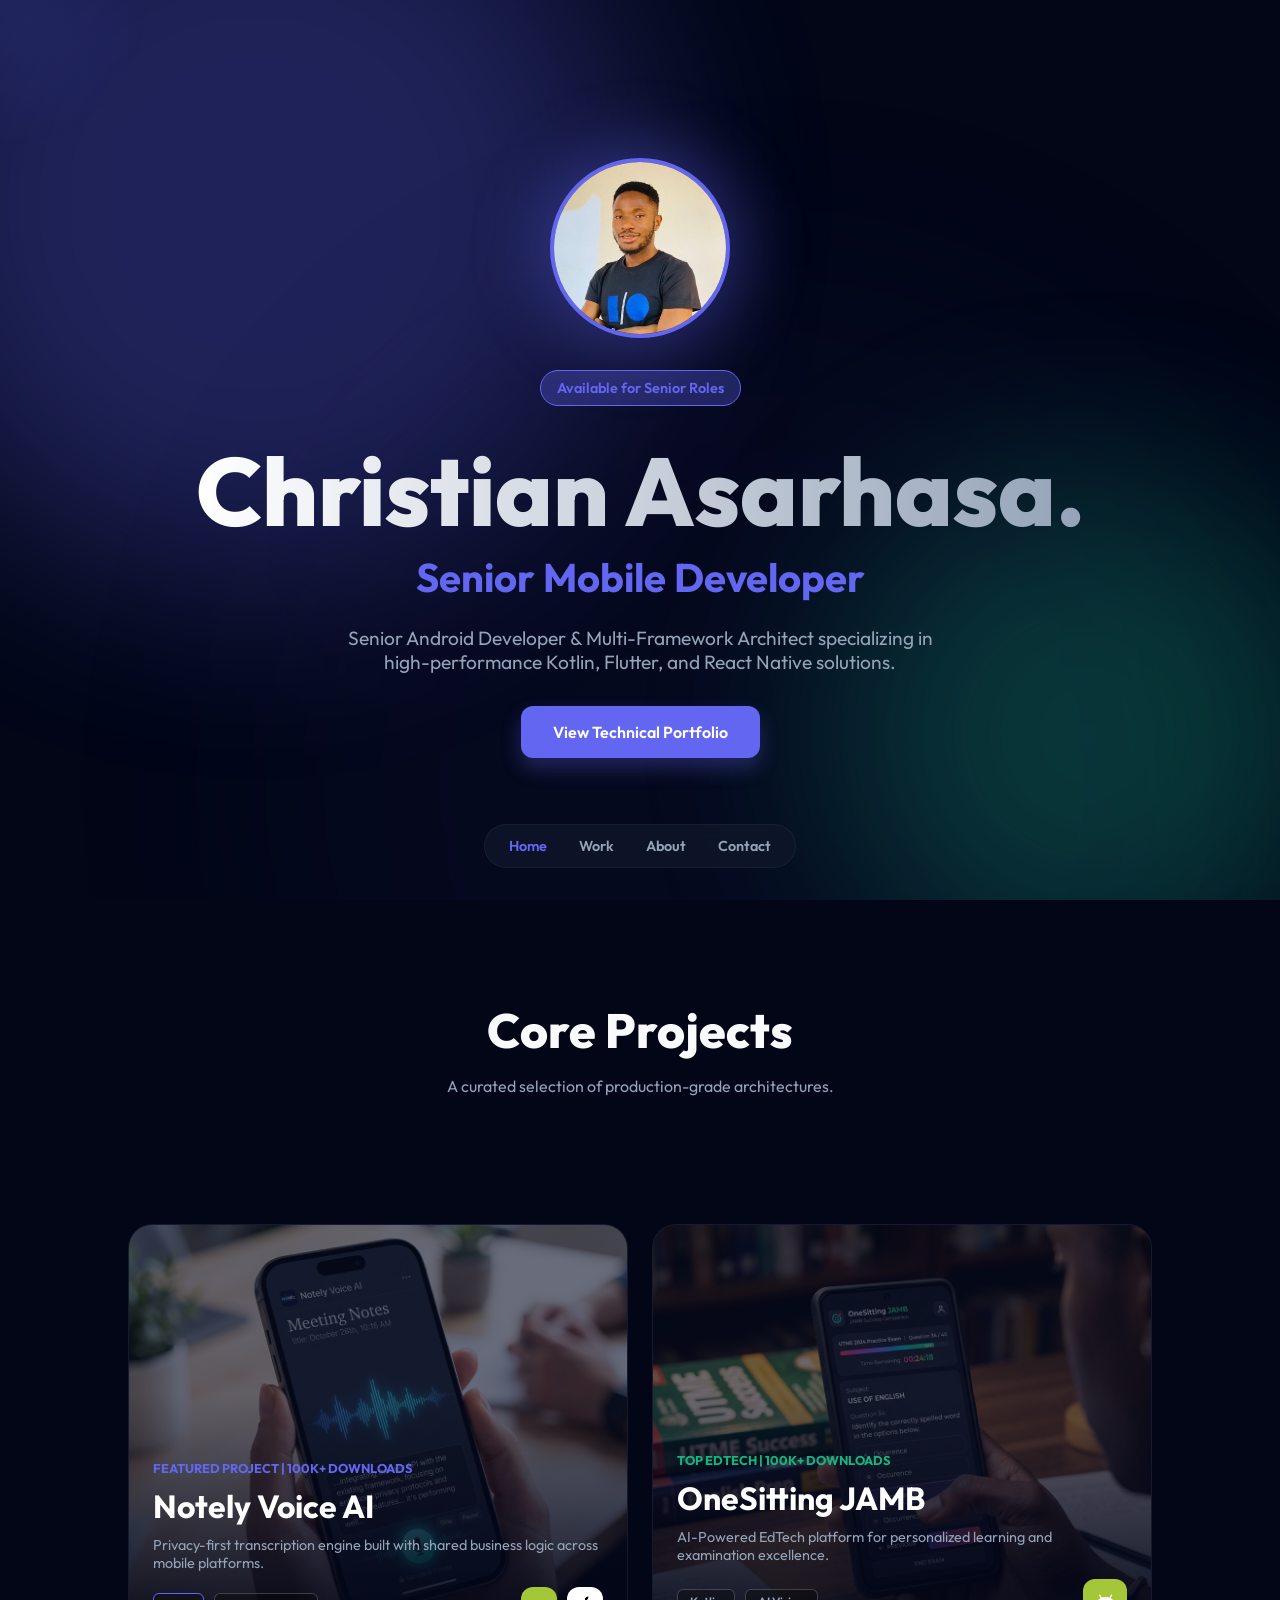
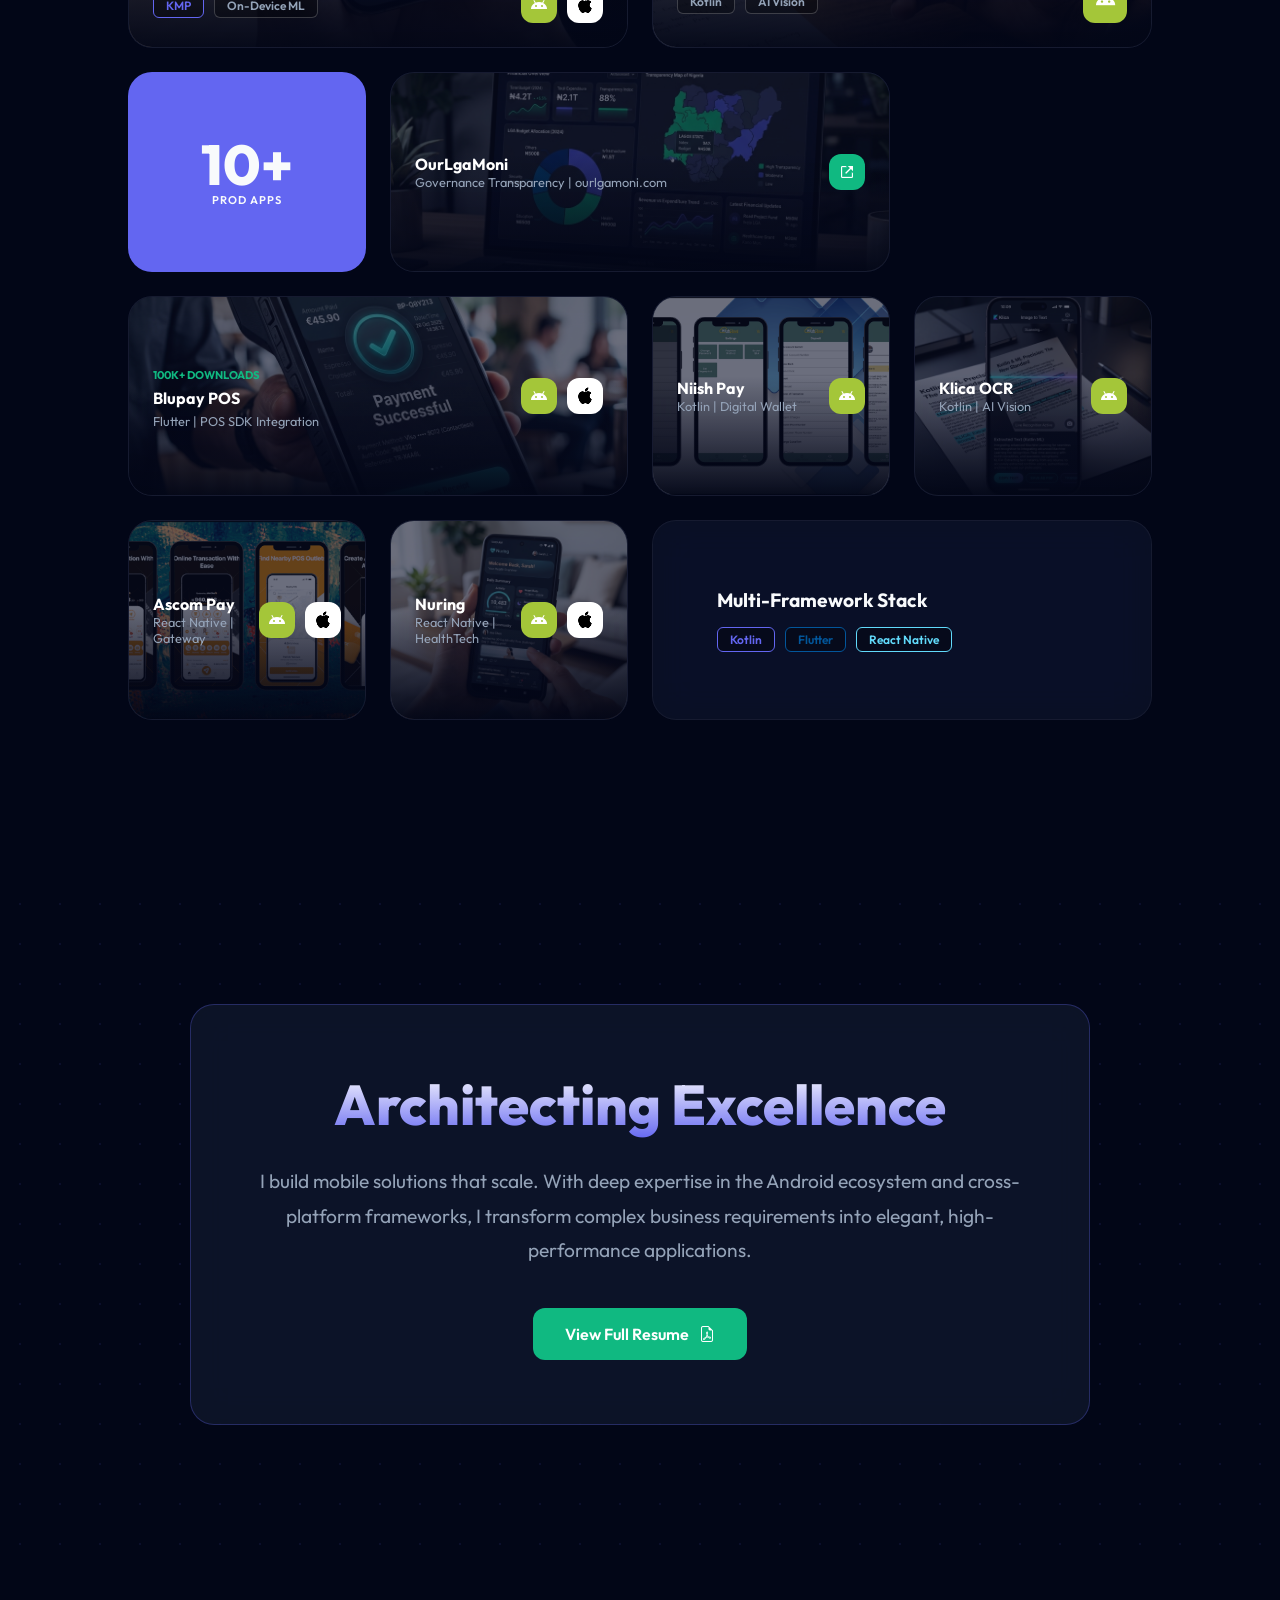
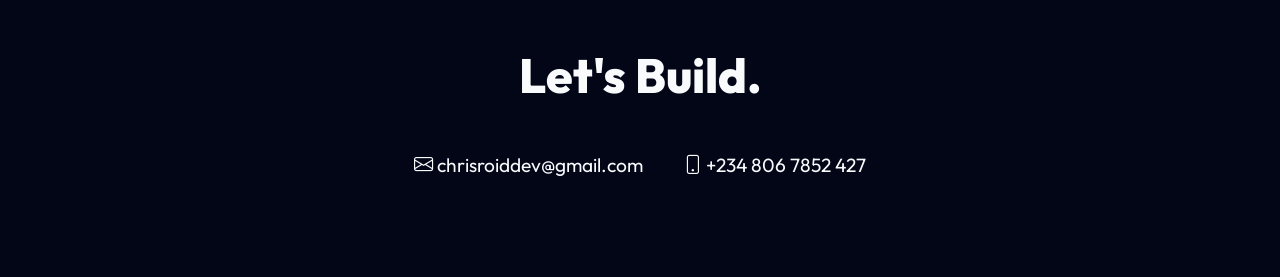
==== commit 8a822fe2: "feat: implement interactive background system and dynamic UX - Added GPU-accelerated background "Aur" ====
--- a/index.html
+++ b/index.html
@@ -21,7 +21,12 @@
   <link href="assets/css/nextgen.css" rel="stylesheet">
 </head>
 
-<body>
+  <div class="bg-interactive">
+    <div class="aura aura-1"></div>
+    <div class="aura aura-2"></div>
+    <div class="aura aura-3"></div>
+    <div class="mouse-glow" id="mouse-glow"></div>
+  </div>
 
   <nav class="floating-nav">
     <a href="#hero" class="active">Home</a>
@@ -248,6 +253,60 @@
 
   </main>
 
+  <!-- Interaction Script -->
+  <script>
+    const glow = document.getElementById('mouse-glow');
+    const auras = document.querySelectorAll('.aura');
+    
+    // Mouse Interaction
+    window.addEventListener('mousemove', (e) => {
+      const { clientX, clientY } = e;
+      
+      // Update mouse glow position
+      glow.style.transform = `translate3d(${clientX}px, ${clientY}px, 0)`;
+      
+      // Subtle aura drift based on mouse
+      auras.forEach((aura, index) => {
+        const speed = (index + 1) * 20;
+        const x = (clientX - window.innerWidth / 2) / speed;
+        const y = (clientY - window.innerHeight / 2) / speed;
+        aura.style.setProperty('--mouse-x', `${x}px`);
+        aura.style.setProperty('--mouse-y', `${y}px`);
+      });
+    });
+
+    // Scroll Parallax
+    window.addEventListener('scroll', () => {
+      const scrolled = window.pageYOffset;
+      auras.forEach((aura, index) => {
+        const speed = (index + 1) * 0.2;
+        aura.style.setProperty('--scroll-y', `${scrolled * speed}px`);
+      });
+    });
+
+    // Active Nav Tracking
+    const sections = document.querySelectorAll('section');
+    const navLinks = document.querySelectorAll('.floating-nav a');
+
+    window.addEventListener('scroll', () => {
+      let current = '';
+      sections.forEach(section => {
+        const sectionTop = section.offsetTop;
+        const sectionHeight = section.clientHeight;
+        if (pageYOffset >= (sectionTop - sectionHeight / 3)) {
+          current = section.getAttribute('id');
+        }
+      });
+
+      navLinks.forEach(link => {
+        link.classList.remove('active');
+        if (link.getAttribute('href').includes(current)) {
+          link.classList.add('active');
+        }
+      });
+    });
+  </script>
+
   <!-- Vendor JS Files -->
   <script src="assets/vendor/aos/aos.js"></script>
   <script>
--- a/assets/css/nextgen.css
+++ b/assets/css/nextgen.css
@@ -364,3 +364,64 @@
     z-index: 100;
   }
 }
+
+/* Interactive Background Elements */
+.bg-interactive {
+  position: fixed;
+  top: 0;
+  left: 0;
+  width: 100%;
+  height: 100%;
+  z-index: -10;
+  overflow: hidden;
+  pointer-events: none;
+  background: var(--bg-void);
+}
+
+.aura {
+  position: absolute;
+  border-radius: 50%;
+  filter: blur(100px);
+  opacity: 0.3;
+  will-change: transform;
+  transform: translate3d(var(--mouse-x, 0), calc(var(--mouse-y, 0) + var(--scroll-y, 0)), 0);
+  transition: transform 0.4s cubic-bezier(0.23, 1, 0.32, 1);
+}
+
+.aura-1 {
+  width: 60vw;
+  height: 60vw;
+  background: var(--accent-primary);
+  top: -20%;
+  left: -10%;
+}
+
+.aura-2 {
+  width: 40vw;
+  height: 40vw;
+  background: var(--accent-secondary);
+  bottom: -10%;
+  right: -5%;
+}
+
+.aura-3 {
+  width: 80vw;
+  height: 80vw;
+  background: #1e1b4b;
+  top: 30%;
+  left: 20%;
+  opacity: 0.15;
+}
+
+.mouse-glow {
+  position: fixed;
+  top: -150px;
+  left: -150px;
+  width: 300px;
+  height: 300px;
+  background: radial-gradient(circle, rgba(99, 102, 241, 0.15) 0%, transparent 70%);
+  pointer-events: none;
+  z-index: -5;
+  will-change: transform;
+  transition: transform 0.1s ease-out;
+}
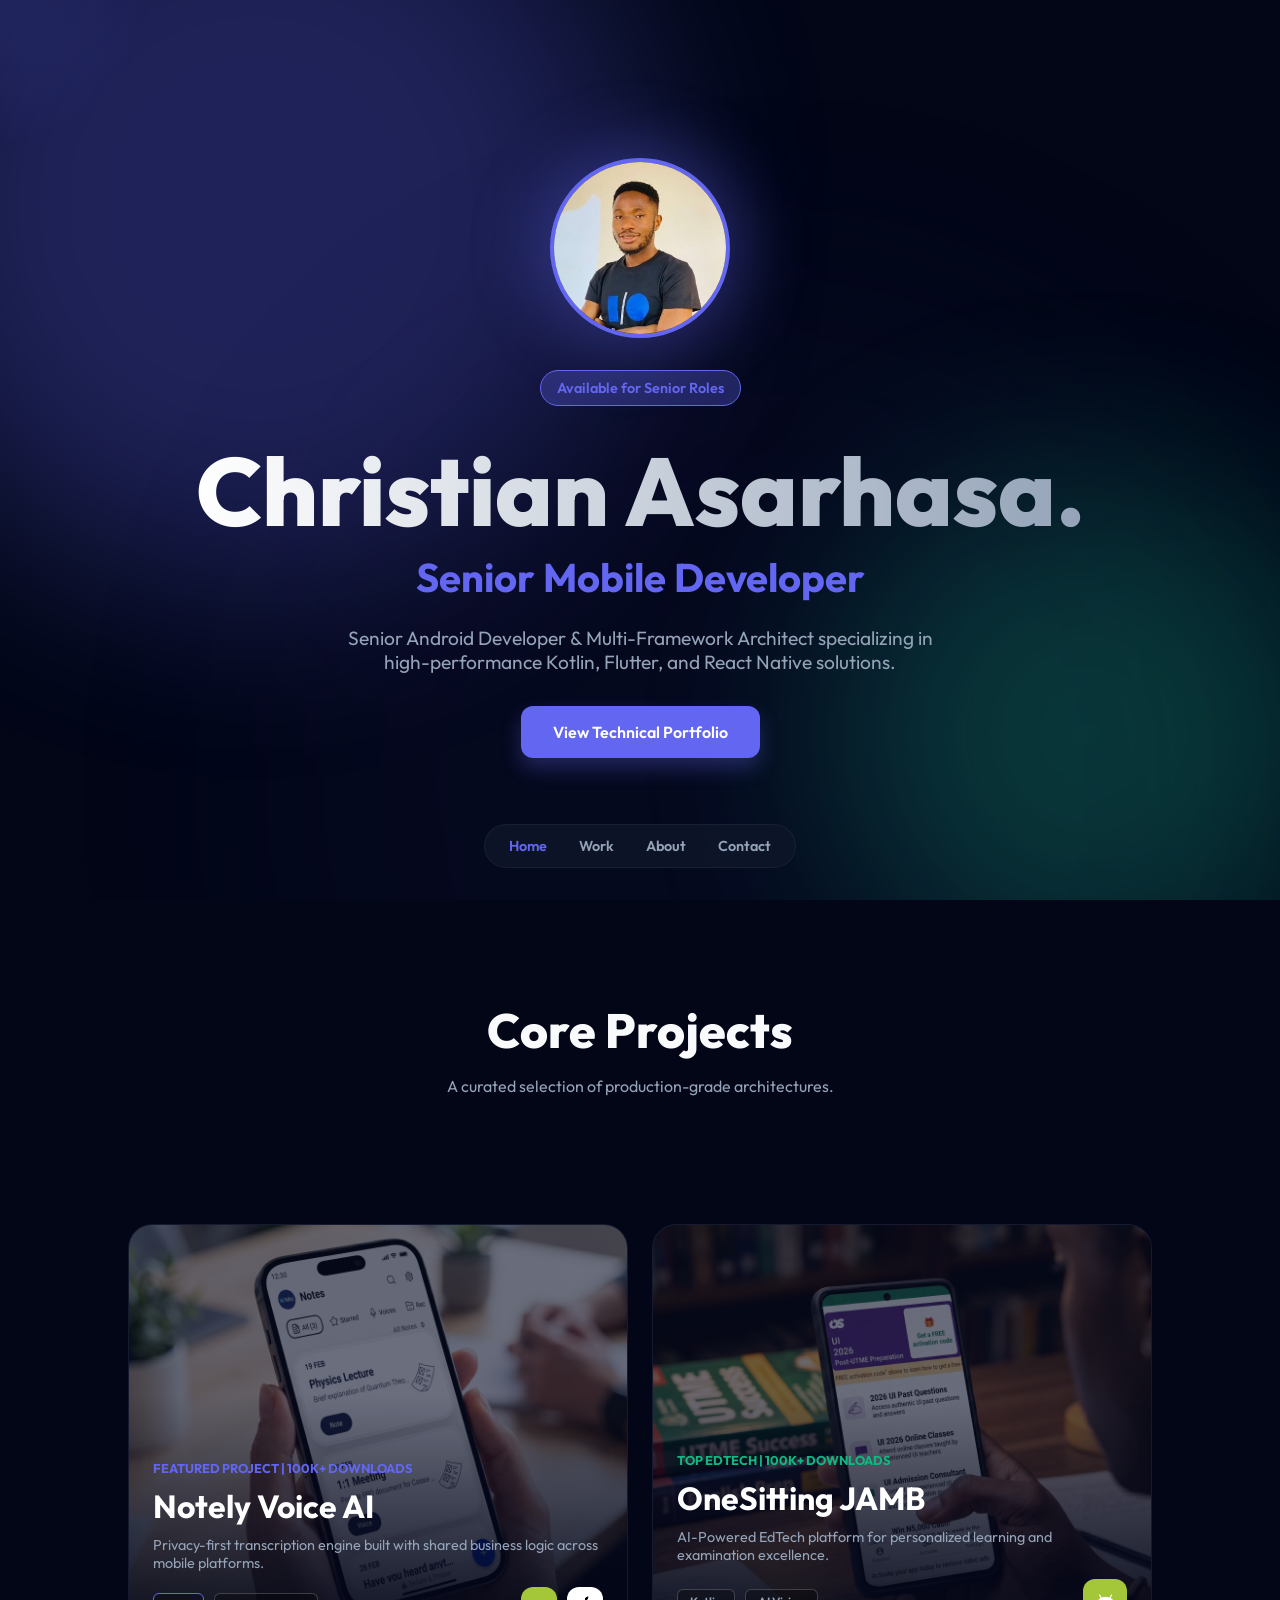
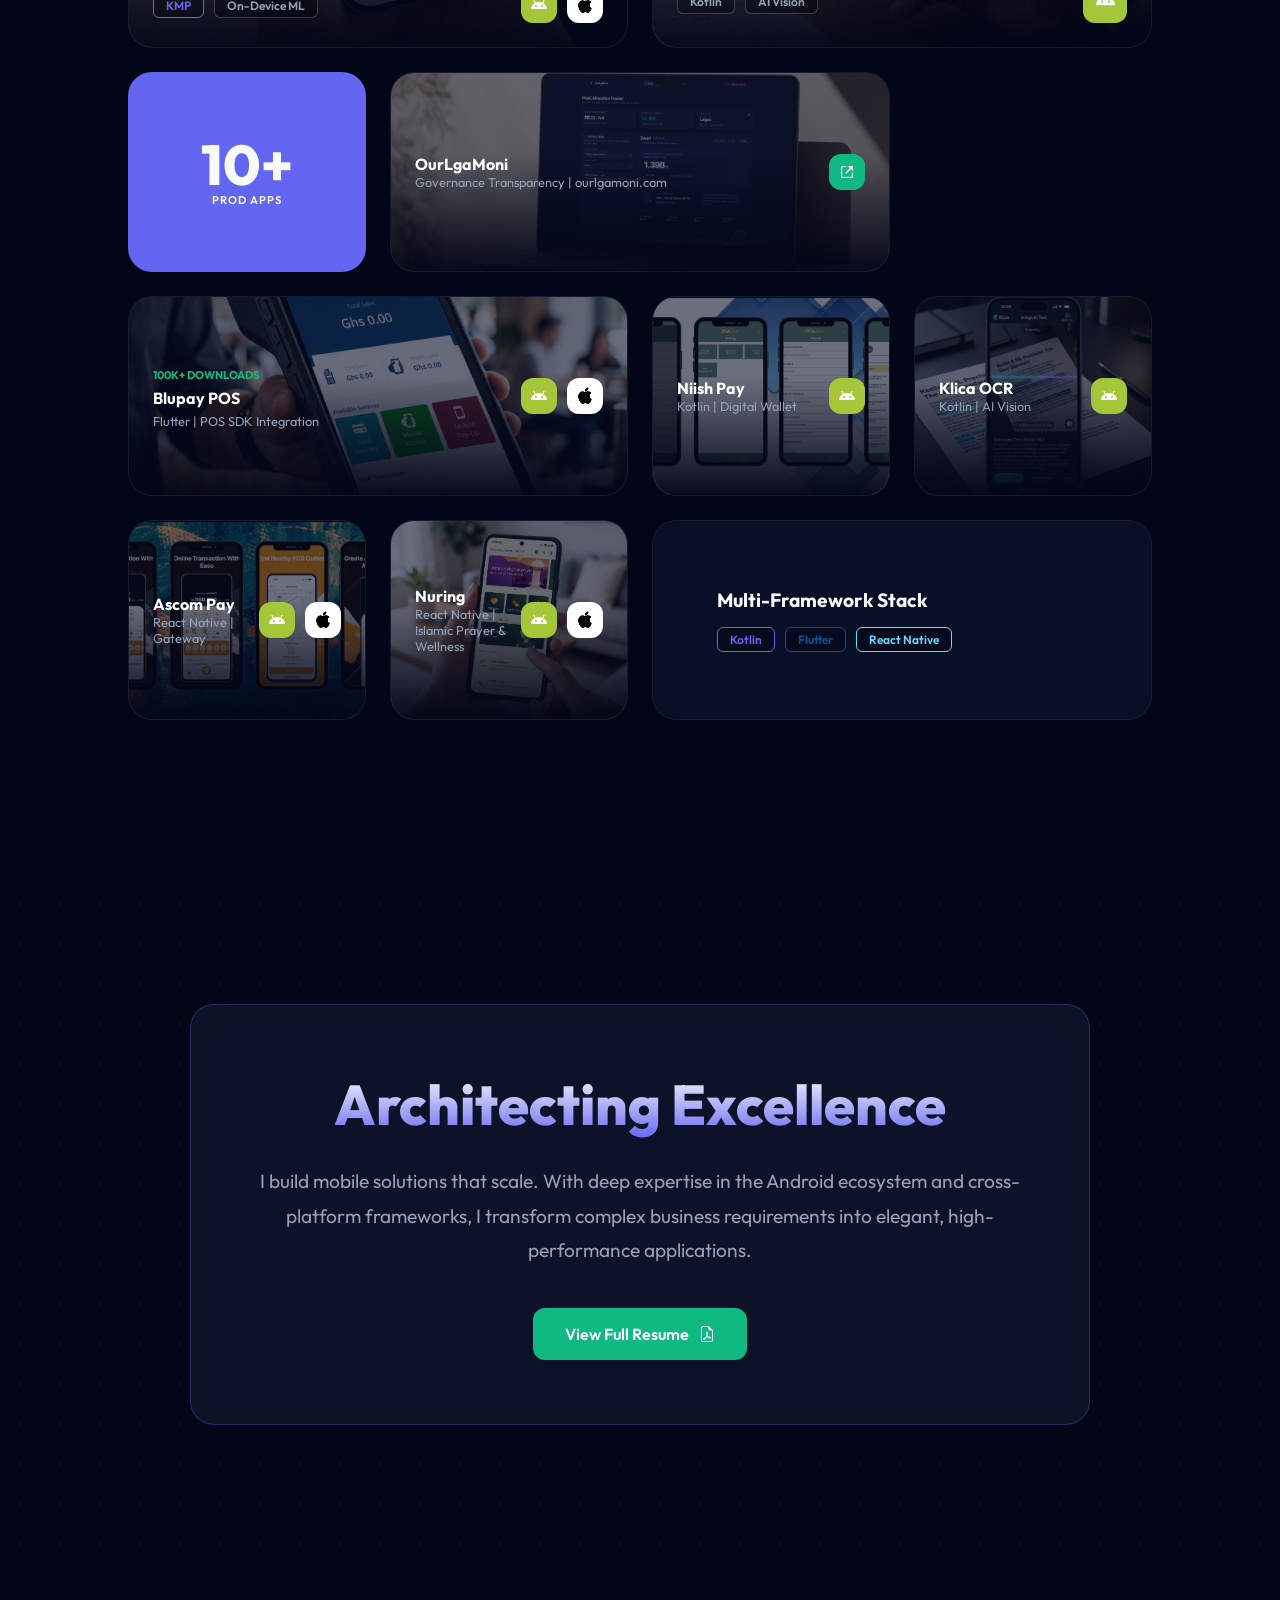
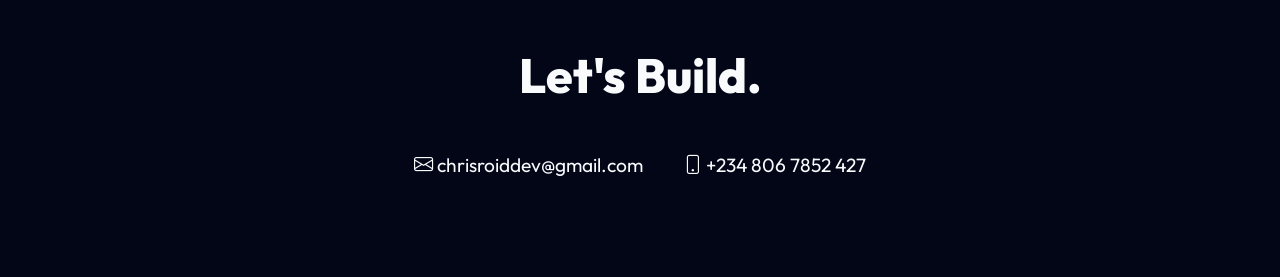
==== commit 47788751: "feat(portfolio): update Nuring project and fix template metadata - Refined Nuring project descriptio" ====
--- a/index.html
+++ b/index.html
@@ -34,7 +34,6 @@
     <a href="#about">About</a>
     <a href="#contact">Contact</a>
   </nav>
-
   <main id="main">
 
     <!-- Hero Section -->
@@ -197,7 +196,7 @@
               <div style="display: flex; justify-content: space-between; align-items: center; width: 100%;">
                 <div>
                   <h4 style="margin: 0;">Nuring</h4>
-                  <p style="color: var(--text-dim); margin: 0; font-size: 0.8rem;">React Native | HealthTech</p>
+                  <p style="color: var(--text-dim); margin: 0; font-size: 0.8rem;">React Native | Islamic Prayer & Wellness</p>
                 </div>
                 <div style="display: flex; gap: 10px;">
                   <a href="https://play.google.com/store/apps/details?id=com.nuring.app" target="_blank" class="project-link small" style="background: #a4c639;"><i class="bi bi-android"></i></a>
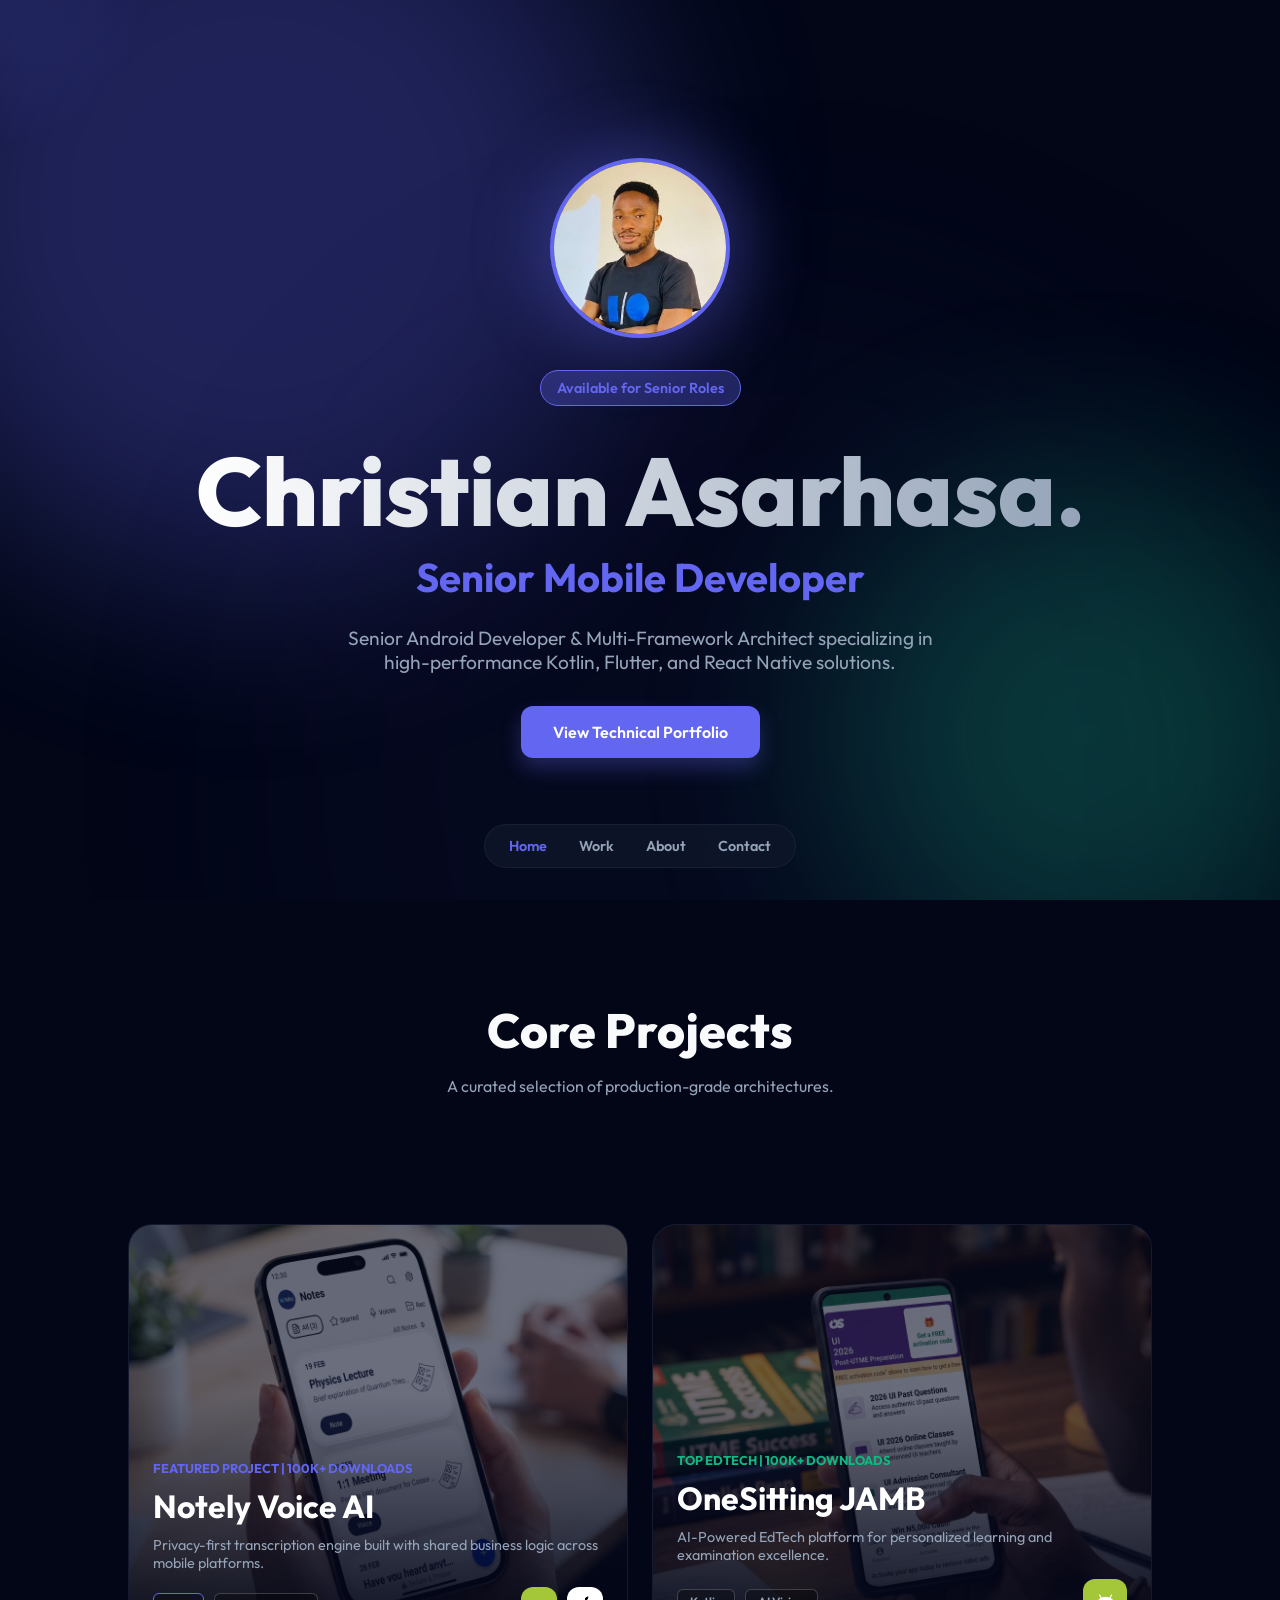
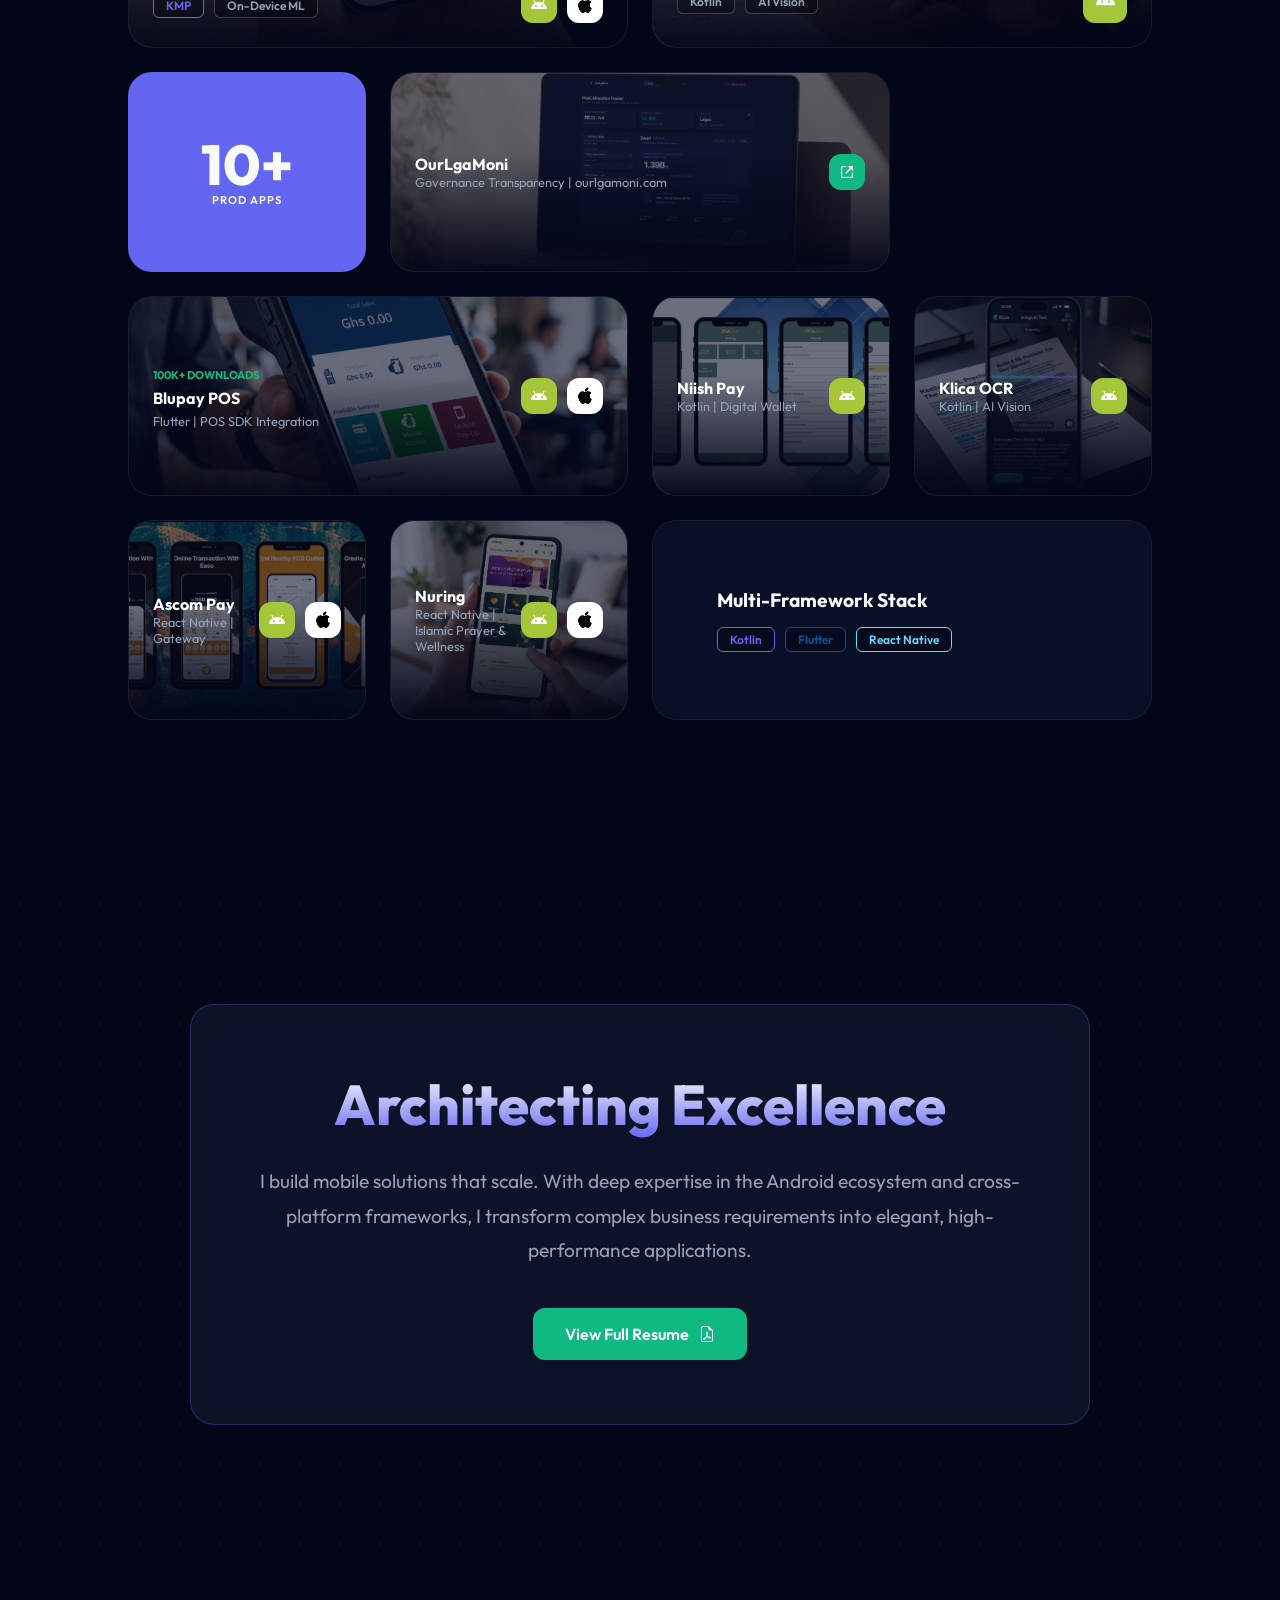
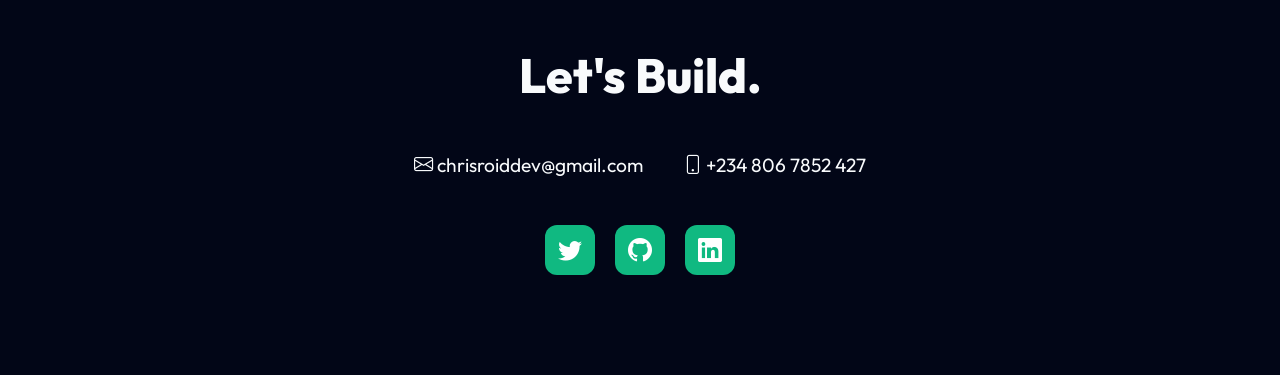
==== commit 6ab17a7d: "feat(contact): integrate social media profiles and refine iconography - Added interactive profile li" ====
--- a/index.html
+++ b/index.html
@@ -247,6 +247,11 @@
       <div style="display: flex; justify-content: center; gap: 40px; flex-wrap: wrap;">
         <a href="mailto:chrisroiddev@gmail.com" style="color: var(--text-main); text-decoration: none; font-size: 1.2rem;"><i class="bi bi-envelope"></i> chrisroiddev@gmail.com</a>
         <a href="tel:+2348067852427" style="color: var(--text-main); text-decoration: none; font-size: 1.2rem;"><i class="bi bi-phone"></i> +234 806 7852 427</a>
+      </div>
+      <div style="margin-top: 3rem; display: flex; justify-content: center; gap: 20px; flex-wrap: wrap;">
+        <a href="https://x.com/ChrisRoid" target="_blank" class="project-link" style="width: 50px; height: 50px; font-size: 1.5rem;"><i class="bi bi-twitter"></i></a>
+        <a href="https://github.com/chrisroid" target="_blank" class="project-link" style="width: 50px; height: 50px; font-size: 1.5rem;"><i class="bi bi-github"></i></a>
+        <a href="https://www.linkedin.com/in/christianasarhasa2019/" target="_blank" class="project-link" style="width: 50px; height: 50px; font-size: 1.5rem;"><i class="bi bi-linkedin"></i></a>
       </div>
     </section>
 
